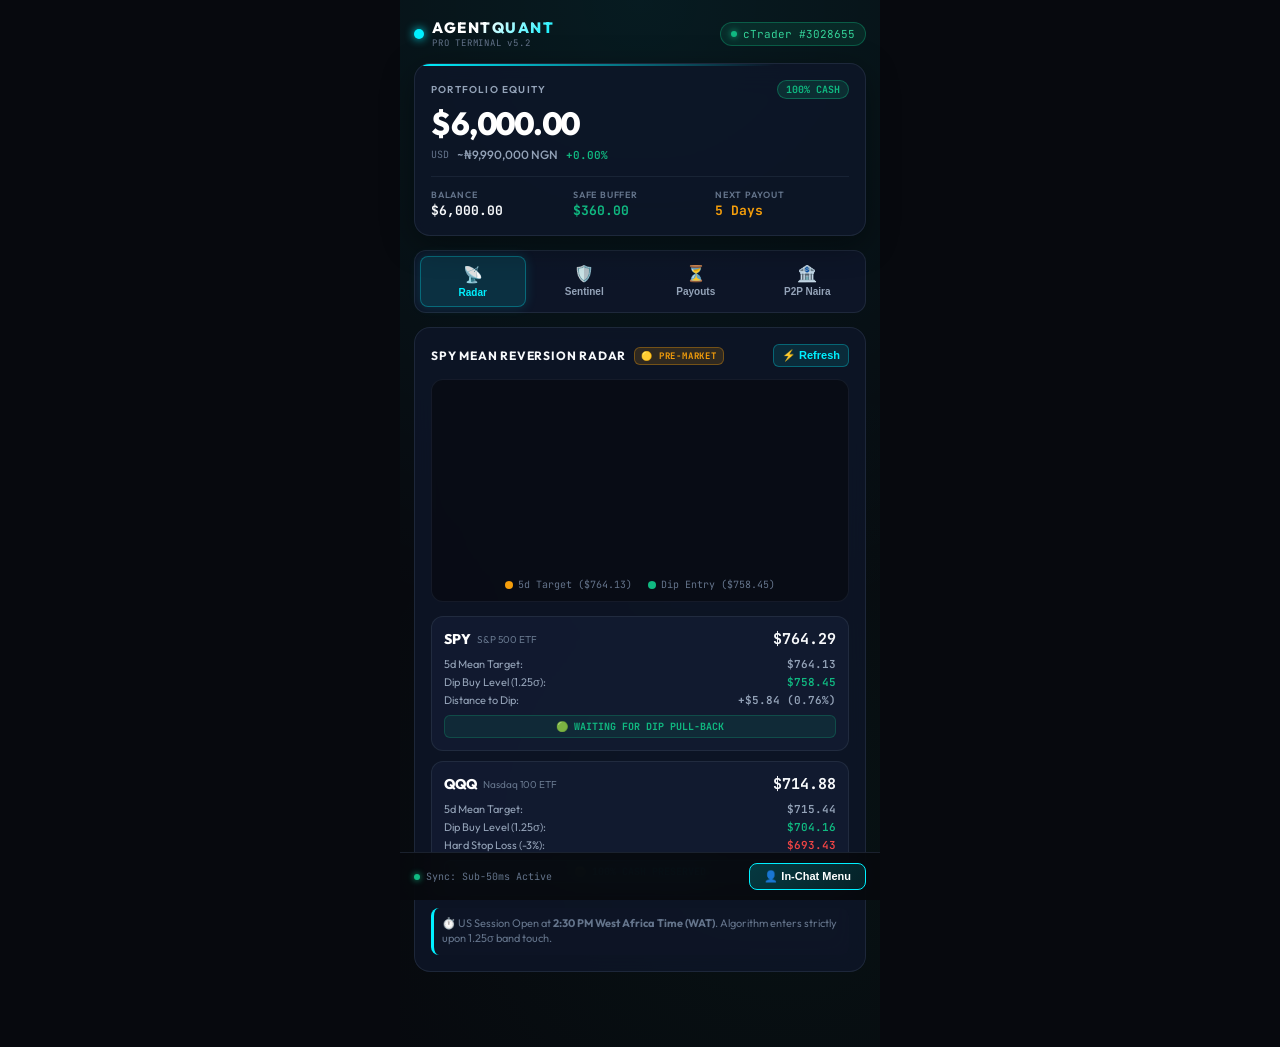
==== docs/index.html @ 4cb767fe "feat(ui): implement Telegram Mini App with Android back button hook, breadcrumb stack, and sub-50ms " ====
<!DOCTYPE html>
<html lang="en">
<head>
  <meta charset="UTF-8">
  <meta name="viewport" content="width=device-width, initial-scale=1.0, maximum-scale=1.0, user-scalable=no">
  <title>AgentQuant Pro Terminal</title>
  <!-- Telegram WebApp SDK -->
  <script src="https://telegram.org/js/telegram-web-app.js"></script>
  <!-- Google Fonts: Outfit & JetBrains Mono -->
  <link rel="preconnect" href="https://fonts.googleapis.com">
  <link rel="preconnect" href="https://fonts.gstatic.com" crossorigin>
  <link href="https://fonts.googleapis.com/css2?family=JetBrains+Mono:wght@400;600;700&family=Outfit:wght@400;500;600;700;800&display=swap" rel="stylesheet">
  <link rel="stylesheet" href="style.css">
</head>
<body>
  <div class="app-container">
    <!-- Top Terminal Navigation Bar -->
    <header class="terminal-header">
      <div class="brand">
        <span class="logo-pulse"></span>
        <div class="brand-text">
          <span class="brand-title">AGENTQUANT</span>
          <span class="brand-sub">PRO TERMINAL v5.2</span>
        </div>
      </div>
      <div class="status-pill" id="connection-pill">
        <span class="dot"></span>
        <span class="status-label">cTrader #3028655</span>
      </div>
    </header>

    <!-- Hero Capital & Equity Card -->
    <section class="hero-card">
      <div class="card-glass">
        <div class="card-meta">
          <span class="label">PORTFOLIO EQUITY</span>
          <span class="badge badge-cash" id="hero-badge">100% CASH</span>
        </div>
        <div class="equity-value" id="equity-val">$6,000.00</div>
        <div class="equity-sub">
          <span class="currency">USD</span>
          <span class="naira" id="naira-val">~₦9,990,000 NGN</span>
          <span class="delta positive">+0.00%</span>
        </div>

        <div class="metrics-grid">
          <div class="metric-item">
            <span class="m-label">BALANCE</span>
            <span class="m-val" id="balance-val">$6,000.00</span>
          </div>
          <div class="metric-item">
            <span class="m-label">SAFE BUFFER</span>
            <span class="m-val highlight-green" id="buffer-val">$360.00</span>
          </div>
          <div class="metric-item">
            <span class="m-label">NEXT PAYOUT</span>
            <span class="m-val highlight-amber" id="payout-days">5 Days</span>
          </div>
        </div>
      </div>
    </section>

    <!-- Tab Navigation Dock -->
    <nav class="nav-dock">
      <button class="nav-tab active" data-tab="radar">
        <span class="nav-icon">📡</span>
        <span class="nav-text">Radar</span>
      </button>
      <button class="nav-tab" data-tab="risk">
        <span class="nav-icon">🛡️</span>
        <span class="nav-text">Sentinel</span>
      </button>
      <button class="nav-tab" data-tab="payout">
        <span class="nav-icon">⏳</span>
        <span class="nav-text">Payouts</span>
      </button>
      <button class="nav-tab" data-tab="p2p">
        <span class="nav-icon">🏦</span>
        <span class="nav-text">P2P Naira</span>
      </button>
    </nav>

    <!-- Tab 1: Live Market Radar & Candlestick Chart -->
    <main class="tab-content active" id="tab-radar">
      <div class="panel-box">
        <div class="panel-header">
          <div class="panel-title">
            <span>SPY MEAN REVERSION RADAR</span>
            <span class="session-badge" id="market-session-badge">🟡 PRE-MARKET</span>
          </div>
          <button class="btn-refresh" id="btn-refresh-radar" title="Refresh Live Data">⚡ Refresh</button>
        </div>

        <!-- Interactive Canvas Chart -->
        <div class="chart-container">
          <canvas id="radar-chart" width="360" height="200"></canvas>
          <div class="chart-legend">
            <span class="legend-item"><span class="legend-dot mean"></span> 5d Target ($764.13)</span>
            <span class="legend-item"><span class="legend-dot dip"></span> Dip Entry ($758.45)</span>
          </div>
        </div>

        <!-- Market Scan Cards -->
        <div class="radar-cards-list">
          <div class="radar-card">
            <div class="rc-header">
              <span class="rc-ticker">SPY</span>
              <span class="rc-name">S&P 500 ETF</span>
              <span class="rc-price" id="spy-price">$764.29</span>
            </div>
            <div class="rc-body">
              <div class="rc-row">
                <span>5d Mean Target:</span>
                <span class="mono" id="spy-mean">$764.13</span>
              </div>
              <div class="rc-row">
                <span>Dip Buy Level (1.25σ):</span>
                <span class="mono highlight-green" id="spy-dip">$758.45</span>
              </div>
              <div class="rc-row">
                <span>Distance to Dip:</span>
                <span class="mono" id="spy-dist">+$5.84 (0.76%)</span>
              </div>
            </div>
            <div class="rc-status waiting" id="spy-status-pill">🟢 WAITING FOR DIP PULL-BACK</div>
          </div>

          <div class="radar-card">
            <div class="rc-header">
              <span class="rc-ticker">QQQ</span>
              <span class="rc-name">Nasdaq 100 ETF</span>
              <span class="rc-price" id="qqq-price">$714.88</span>
            </div>
            <div class="rc-body">
              <div class="rc-row">
                <span>5d Mean Target:</span>
                <span class="mono" id="qqq-mean">$715.44</span>
              </div>
              <div class="rc-row">
                <span>Dip Buy Level (1.25σ):</span>
                <span class="mono highlight-green" id="qqq-dip">$704.16</span>
              </div>
              <div class="rc-row">
                <span>Hard Stop Loss (-3%):</span>
                <span class="mono highlight-red" id="qqq-stop">$693.43</span>
              </div>
            </div>
            <div class="rc-status safe">🟢 100% CASH PRESERVED</div>
          </div>
        </div>

        <div class="info-note">
          ⏱️ US Session Open at <b>2:30 PM West Africa Time (WAT)</b>. Algorithm enters strictly upon 1.25σ band touch.
        </div>
      </div>
    </main>

    <!-- Tab 2: Risk Guardian Sentinel -->
    <section class="tab-content" id="tab-risk">
      <div class="panel-box">
        <div class="panel-header">
          <div class="panel-title">
            <span>RISK GUARDIAN SENTINEL</span>
            <span class="badge badge-safe">100% HEALTHY</span>
          </div>
        </div>

        <!-- Circular Risk Gauge -->
        <div class="gauge-wrapper">
          <div class="gauge-ring">
            <svg viewBox="0 0 120 120" class="circular-chart">
              <path class="circle-bg" d="M18 60 a 42 42 0 0 1 84 0 a 42 42 0 0 1 -84 0" />
              <path class="circle" stroke-dasharray="100, 100" d="M18 60 a 42 42 0 0 1 84 0 a 42 42 0 0 1 -84 0" id="gauge-path" />
            </svg>
            <div class="gauge-content">
              <span class="gauge-pct">0.00%</span>
              <span class="gauge-sub">DRAWDOWN</span>
            </div>
          </div>
        </div>

        <div class="risk-stats-grid">
          <div class="rs-card">
            <span class="rs-label">MAX LOSS BARRIER</span>
            <span class="rs-val highlight-red">$360.00 (6.0%)</span>
            <span class="rs-sub">Trailing Balance</span>
          </div>
          <div class="rs-card">
            <span class="rs-label">DAILY LOSS LIMIT</span>
            <span class="rs-val highlight-amber">$180.00 (3.0%)</span>
            <span class="rs-sub">Resets at 00:00 UTC</span>
          </div>
          <div class="rs-card">
            <span class="rs-label">BUFFER REMAINING</span>
            <span class="rs-val highlight-green">$360.00</span>
            <span class="rs-sub">~₦599,400 NGN Safe</span>
          </div>
          <div class="rs-card">
            <span class="rs-label">MAX EXPOSURE</span>
            <span class="rs-val highlight-cyan">0.38% / trade</span>
            <span class="rs-sub">~$23.00 risk/setup</span>
          </div>
        </div>

        <!-- Emergency Kill Switch Slider -->
        <div class="killswitch-box">
          <div class="ks-meta">
            <span class="ks-title">EMERGENCY 100% CASH LOCK</span>
            <span class="ks-desc">Instantly flattens all orders and locks capital.</span>
          </div>
          <button class="btn-killswitch" id="btn-killswitch">🛑 LOCK 100% CASH</button>
        </div>
      </div>
    </section>

    <!-- Tab 3: Payout Countdown & Scaling Roadmap -->
    <section class="tab-content" id="tab-payout">
      <div class="panel-box">
        <div class="panel-header">
          <div class="panel-title">
            <span>WEEKLY PAYOUT GOAL TRACKER</span>
            <span class="badge badge-gold">5-DAY CYCLE</span>
          </div>
        </div>

        <div class="payout-banner">
          <div class="pb-left">
            <span class="pb-sub">NEXT PAYOUT WINDOW</span>
            <span class="pb-highlight">FRIDAY (5 BUSINESS DAYS)</span>
          </div>
          <div class="pb-sla">
            <span>4.0h Avg SLA</span>
            <span class="sla-badge">Guaranteed &lt;24h</span>
          </div>
        </div>

        <!-- Challenge Progress -->
        <div class="progress-section">
          <div class="ps-header">
            <span>Phase 1 Profit Target</span>
            <span class="mono">$0.00 / $600.00 (0.0%)</span>
          </div>
          <div class="progress-bar-bg">
            <div class="progress-bar-fill" style="width: 0%;"></div>
          </div>
        </div>

        <div class="bonus-card">
          <div class="bonus-icon">🎁</div>
          <div class="bonus-info">
            <span class="b-title">+$90.00 PHASE 1 BONUS WAITING</span>
            <span class="b-desc">15% of your Phase 1 profits paid in cash on your 1st funded withdrawal, plus 100% challenge fee refund ($39.99).</span>
          </div>
        </div>

        <!-- Scaling Ladder -->
        <div class="ladder-list">
          <div class="ladder-item active">
            <div class="li-num">1</div>
            <div class="li-info">
              <span class="li-title">Stage 1: Base Fleet ($6,000)</span>
              <span class="li-payout">~₦500k – ₦710k / cycle</span>
            </div>
            <span class="li-badge current">ACTIVE</span>
          </div>
          <div class="ladder-item">
            <div class="li-num">2</div>
            <div class="li-info">
              <span class="li-title">Stage 2: Pro Fleet ($50,000)</span>
              <span class="li-payout">~₦1.78M / cycle</span>
            </div>
            <span class="li-badge next">NEXT</span>
          </div>
          <div class="ladder-item">
            <div class="li-num">3</div>
            <div class="li-info">
              <span class="li-title">Stage 3: Enterprise Fleet ($200,000)</span>
              <span class="li-payout">~₦7.12M / cycle</span>
            </div>
            <span class="li-badge">LOCKED</span>
          </div>
        </div>
      </div>
    </section>

    <!-- Tab 4: Binance P2P Naira Converter -->
    <section class="tab-content" id="tab-p2p">
      <div class="panel-box">
        <div class="panel-header">
          <div class="panel-title">
            <span>BINANCE P2P NAIRA CONVERTER</span>
            <span class="badge badge-cyan">LIVE ₦1,665</span>
          </div>
        </div>

        <div class="p2p-calc-box">
          <div class="calc-group">
            <label for="usdt-input">PAYOUT AMOUNT (USDT):</label>
            <div class="input-wrap">
              <span class="prefix">$</span>
              <input type="number" id="usdt-input" value="350" min="50" max="50000" step="50">
              <span class="suffix">USDT</span>
            </div>
          </div>

          <div class="slider-wrap">
            <input type="range" id="usdt-slider" min="50" max="5000" step="50" value="350">
            <div class="slider-ticks">
              <span>$50</span>
              <span>$1,000</span>
              <span>$2,500</span>
              <span>$5,000</span>
            </div>
          </div>

          <div class="p2p-result-card">
            <div class="res-label">ESTIMATED NIGERIAN BANK DEPOSIT</div>
            <div class="res-naira" id="calc-naira-output">₦582,750 NGN</div>
            <div class="res-breakdown">
              <span>Rate: 1 USDT = ₦1,665.00</span>
              <span>Network: TRC20 (Zero Fee)</span>
            </div>
          </div>
        </div>

        <div class="settlement-info">
          <div class="si-row">
            <span>Destination Wallet:</span>
            <span class="mono">Binance USDT (TRC20)</span>
          </div>
          <div class="si-row">
            <span>Average Arrival Time:</span>
            <span class="mono highlight-green">4.0 Hours</span>
          </div>
          <div class="si-row">
            <span>Delayed &gt;24h Bonus:</span>
            <span class="mono highlight-gold">+$1,000.00 Cash</span>
          </div>
        </div>
      </div>
    </section>

    <!-- Bottom Action Floating Footer -->
    <footer class="terminal-footer">
      <div class="footer-status">
        <span class="pulse-dot"></span>
        <span id="footer-update-time">Sync: Sub-50ms Active</span>
      </div>
      <button class="btn-primary" id="btn-quick-overview">👤 In-Chat Menu</button>
    </footer>
  </div>

  <script src="app.js"></script>
</body>
</html>
---- docs/style.css ----
/* ==========================================================================
   AgentQuant Pro Terminal — Telegram Mini App Design System
   ========================================================================== */

:root {
  --bg-color: #07090e;
  --panel-bg: rgba(15, 23, 42, 0.78);
  --card-bg: rgba(22, 32, 54, 0.65);
  --border-color: rgba(51, 65, 85, 0.45);
  --border-glow: rgba(0, 240, 255, 0.25);
  
  --text-main: #f8fafc;
  --text-muted: #94a3b8;
  --text-dim: #64748b;
  
  --neon-cyan: #00f0ff;
  --neon-green: #10b981;
  --neon-amber: #f59e0b;
  --neon-red: #ef4444;
  --neon-purple: #a855f7;

  --font-main: 'Outfit', -apple-system, BlinkMacSystemFont, sans-serif;
  --font-mono: 'JetBrains Mono', monospace;
  
  --radius-lg: 16px;
  --radius-md: 12px;
  --radius-sm: 8px;
}

* {
  box-sizing: border-box;
  margin: 0;
  padding: 0;
  -webkit-tap-highlight-color: transparent;
}

body {
  background-color: var(--bg-color);
  color: var(--text-main);
  font-family: var(--font-main);
  min-height: 100vh;
  display: flex;
  justify-content: center;
  overflow-x: hidden;
}

.app-container {
  width: 100%;
  max-width: 480px;
  min-height: 100vh;
  display: flex;
  flex-direction: column;
  padding: 14px 14px 75px 14px;
  position: relative;
  background: radial-gradient(circle at 50% 0%, rgba(0, 240, 255, 0.08) 0%, transparent 60%),
              radial-gradient(circle at 80% 80%, rgba(16, 185, 129, 0.05) 0%, transparent 50%),
              var(--bg-color);
}

/* Header */
.terminal-header {
  display: flex;
  justify-content: space-between;
  align-items: center;
  padding: 4px 0 14px 0;
}

.brand {
  display: flex;
  align-items: center;
  gap: 8px;
}

.logo-pulse {
  width: 10px;
  height: 10px;
  border-radius: 50%;
  background: var(--neon-cyan);
  box-shadow: 0 0 10px var(--neon-cyan);
  animation: pulse-glow 2s infinite ease-in-out;
}

@keyframes pulse-glow {
  0%, 100% { opacity: 1; transform: scale(1); box-shadow: 0 0 8px var(--neon-cyan); }
  50% { opacity: 0.5; transform: scale(0.85); box-shadow: 0 0 2px var(--neon-cyan); }
}

.brand-text {
  display: flex;
  flex-direction: column;
}

.brand-title {
  font-size: 15px;
  font-weight: 800;
  letter-spacing: 1.5px;
  background: linear-gradient(135deg, #ffffff 40%, var(--neon-cyan) 100%);
  -webkit-background-clip: text;
  -webkit-text-fill-color: transparent;
}

.brand-sub {
  font-size: 9px;
  font-family: var(--font-mono);
  color: var(--text-dim);
  letter-spacing: 0.8px;
}

.status-pill {
  display: flex;
  align-items: center;
  gap: 6px;
  background: rgba(16, 185, 129, 0.12);
  border: 1px solid rgba(16, 185, 129, 0.35);
  padding: 4px 10px;
  border-radius: 20px;
  font-size: 11px;
  font-family: var(--font-mono);
  color: #34d399;
}

.status-pill .dot {
  width: 6px;
  height: 6px;
  border-radius: 50%;
  background: var(--neon-green);
  box-shadow: 0 0 6px var(--neon-green);
}

/* Hero Equity Card */
.hero-card {
  margin-bottom: 14px;
}

.card-glass {
  background: var(--panel-bg);
  backdrop-filter: blur(16px);
  -webkit-backdrop-filter: blur(16px);
  border: 1px solid var(--border-color);
  border-radius: var(--radius-lg);
  padding: 16px;
  box-shadow: 0 8px 32px rgba(0, 0, 0, 0.4);
  position: relative;
  overflow: hidden;
}

.card-glass::before {
  content: '';
  position: absolute;
  top: 0;
  left: 0;
  right: 0;
  height: 2px;
  background: linear-gradient(90deg, var(--neon-cyan), transparent 80%);
}

.card-meta {
  display: flex;
  justify-content: space-between;
  align-items: center;
  margin-bottom: 4px;
}

.card-meta .label {
  font-size: 10px;
  letter-spacing: 1.2px;
  color: var(--text-muted);
  font-weight: 600;
}

.badge {
  font-size: 10px;
  font-weight: 700;
  font-family: var(--font-mono);
  padding: 2px 8px;
  border-radius: 12px;
}

.badge-cash {
  background: rgba(16, 185, 129, 0.15);
  color: var(--neon-green);
  border: 1px solid rgba(16, 185, 129, 0.4);
}

.badge-safe {
  background: rgba(0, 240, 255, 0.15);
  color: var(--neon-cyan);
  border: 1px solid rgba(0, 240, 255, 0.4);
}

.badge-gold {
  background: rgba(245, 158, 11, 0.15);
  color: var(--neon-amber);
  border: 1px solid rgba(245, 158, 11, 0.4);
}

.badge-cyan {
  background: rgba(0, 240, 255, 0.12);
  color: var(--neon-cyan);
  border: 1px solid rgba(0, 240, 255, 0.35);
}

.equity-value {
  font-size: 32px;
  font-weight: 800;
  letter-spacing: -0.5px;
  color: #ffffff;
  margin: 2px 0 4px 0;
  font-feature-settings: "tnum";
}

.equity-sub {
  display: flex;
  align-items: center;
  gap: 8px;
  font-size: 12px;
  margin-bottom: 14px;
}

.equity-sub .currency {
  font-size: 10px;
  font-family: var(--font-mono);
  color: var(--text-dim);
}

.equity-sub .naira {
  color: var(--text-muted);
  font-weight: 500;
}

.equity-sub .delta {
  font-family: var(--font-mono);
  font-weight: 600;
  font-size: 11px;
}

.delta.positive {
  color: var(--neon-green);
}

.metrics-grid {
  display: grid;
  grid-template-columns: 1fr 1fr 1fr;
  gap: 8px;
  padding-top: 12px;
  border-top: 1px solid rgba(51, 65, 85, 0.35);
}

.metric-item {
  display: flex;
  flex-direction: column;
}

.m-label {
  font-size: 9px;
  color: var(--text-dim);
  font-weight: 600;
  letter-spacing: 0.8px;
  margin-bottom: 2px;
}

.m-val {
  font-size: 13px;
  font-weight: 700;
  font-family: var(--font-mono);
  color: var(--text-main);
}

.highlight-green { color: var(--neon-green) !important; }
.highlight-amber { color: var(--neon-amber) !important; }
.highlight-cyan { color: var(--neon-cyan) !important; }
.highlight-red { color: var(--neon-red) !important; }
.highlight-gold { color: #f59e0b !important; }

/* Navigation Tab Dock */
.nav-dock {
  display: grid;
  grid-template-columns: repeat(4, 1fr);
  gap: 6px;
  background: rgba(15, 23, 42, 0.9);
  padding: 5px;
  border-radius: var(--radius-md);
  border: 1px solid var(--border-color);
  margin-bottom: 14px;
}

.nav-tab {
  background: transparent;
  border: none;
  color: var(--text-muted);
  padding: 8px 4px;
  border-radius: var(--radius-sm);
  display: flex;
  flex-direction: column;
  align-items: center;
  gap: 3px;
  cursor: pointer;
  transition: all 0.2s ease;
}

.nav-tab .nav-icon {
  font-size: 16px;
}

.nav-tab .nav-text {
  font-size: 10px;
  font-weight: 600;
}

.nav-tab.active {
  background: rgba(0, 240, 255, 0.12);
  color: var(--neon-cyan);
  border: 1px solid rgba(0, 240, 255, 0.3);
  box-shadow: 0 0 12px rgba(0, 240, 255, 0.15);
}

/* Tab Panels */
.tab-content {
  display: none;
}

.tab-content.active {
  display: block;
  animation: fadeIn 0.25s ease-out;
}

@keyframes fadeIn {
  from { opacity: 0; transform: translateY(6px); }
  to { opacity: 1; transform: translateY(0); }
}

.panel-box {
  background: var(--panel-bg);
  backdrop-filter: blur(16px);
  -webkit-backdrop-filter: blur(16px);
  border: 1px solid var(--border-color);
  border-radius: var(--radius-lg);
  padding: 16px;
}

.panel-header {
  display: flex;
  justify-content: space-between;
  align-items: center;
  margin-bottom: 12px;
}

.panel-title {
  display: flex;
  align-items: center;
  gap: 8px;
  font-size: 12px;
  font-weight: 700;
  letter-spacing: 0.8px;
  color: var(--text-main);
}

.session-badge {
  font-size: 9px;
  font-family: var(--font-mono);
  background: rgba(245, 158, 11, 0.15);
  color: var(--neon-amber);
  padding: 2px 6px;
  border-radius: 6px;
  border: 1px solid rgba(245, 158, 11, 0.35);
}

.btn-refresh {
  background: rgba(0, 240, 255, 0.1);
  border: 1px solid rgba(0, 240, 255, 0.3);
  color: var(--neon-cyan);
  font-size: 11px;
  font-weight: 600;
  padding: 4px 8px;
  border-radius: 6px;
  cursor: pointer;
  transition: all 0.2s;
}

.btn-refresh:active {
  transform: scale(0.95);
  background: rgba(0, 240, 255, 0.25);
}

/* Canvas Chart */
.chart-container {
  background: rgba(7, 9, 14, 0.6);
  border: 1px solid rgba(51, 65, 85, 0.3);
  border-radius: var(--radius-md);
  padding: 10px;
  margin-bottom: 14px;
}

canvas#radar-chart {
  width: 100%;
  height: 180px;
  display: block;
}

.chart-legend {
  display: flex;
  justify-content: center;
  gap: 16px;
  margin-top: 8px;
  font-size: 10px;
  font-family: var(--font-mono);
  color: var(--text-dim);
}

.legend-item {
  display: flex;
  align-items: center;
  gap: 5px;
}

.legend-dot {
  width: 8px;
  height: 8px;
  border-radius: 50%;
}

.legend-dot.mean { background: var(--neon-amber); }
.legend-dot.dip { background: var(--neon-green); }

/* Radar Cards List */
.radar-cards-list {
  display: flex;
  flex-direction: column;
  gap: 10px;
  margin-bottom: 12px;
}

.radar-card {
  background: var(--card-bg);
  border: 1px solid var(--border-color);
  border-radius: var(--radius-md);
  padding: 12px;
}

.rc-header {
  display: flex;
  align-items: center;
  justify-content: space-between;
  margin-bottom: 8px;
}

.rc-ticker {
  font-size: 14px;
  font-weight: 800;
  color: #ffffff;
}

.rc-name {
  font-size: 10px;
  color: var(--text-dim);
  margin-left: 6px;
  margin-right: auto;
}

.rc-price {
  font-size: 15px;
  font-weight: 700;
  font-family: var(--font-mono);
  color: var(--text-main);
}

.rc-body {
  display: flex;
  flex-direction: column;
  gap: 4px;
  font-size: 11px;
  margin-bottom: 8px;
}

.rc-row {
  display: flex;
  justify-content: space-between;
  color: var(--text-muted);
}

.mono {
  font-family: var(--font-mono);
  font-weight: 600;
}

.rc-status {
  text-align: center;
  font-size: 10px;
  font-weight: 700;
  font-family: var(--font-mono);
  padding: 4px;
  border-radius: 6px;
}

.rc-status.waiting {
  background: rgba(16, 185, 129, 0.1);
  color: var(--neon-green);
  border: 1px solid rgba(16, 185, 129, 0.25);
}

.rc-status.safe {
  background: rgba(0, 240, 255, 0.1);
  color: var(--neon-cyan);
  border: 1px solid rgba(0, 240, 255, 0.25);
}

.info-note {
  font-size: 11px;
  color: var(--text-dim);
  line-height: 1.4;
  padding: 8px;
  background: rgba(15, 23, 42, 0.4);
  border-radius: var(--radius-sm);
  border-left: 3px solid var(--neon-cyan);
}

/* Risk Sentinel Tab */
.gauge-wrapper {
  display: flex;
  justify-content: center;
  margin: 10px 0 16px 0;
}

.gauge-ring {
  position: relative;
  width: 140px;
  height: 140px;
}

.circular-chart {
  display: block;
  margin: 0 auto;
  max-width: 100%;
}

.circle-bg {
  fill: none;
  stroke: rgba(51, 65, 85, 0.4);
  stroke-width: 8;
}

.circle {
  fill: none;
  stroke: var(--neon-green);
  stroke-width: 8;
  stroke-linecap: round;
  transition: stroke-dasharray 0.5s ease;
}

.gauge-content {
  position: absolute;
  top: 50%;
  left: 50%;
  transform: translate(-50%, -50%);
  text-align: center;
  display: flex;
  flex-direction: column;
}

.gauge-pct {
  font-size: 20px;
  font-weight: 800;
  font-family: var(--font-mono);
  color: var(--text-main);
}

.gauge-sub {
  font-size: 8px;
  color: var(--text-dim);
  letter-spacing: 1px;
  font-weight: 700;
}

.risk-stats-grid {
  display: grid;
  grid-template-columns: 1fr 1fr;
  gap: 8px;
  margin-bottom: 14px;
}

.rs-card {
  background: var(--card-bg);
  border: 1px solid var(--border-color);
  border-radius: var(--radius-md);
  padding: 10px;
  display: flex;
  flex-direction: column;
}

.rs-label {
  font-size: 9px;
  font-weight: 600;
  color: var(--text-dim);
  letter-spacing: 0.6px;
  margin-bottom: 2px;
}

.rs-val {
  font-size: 13px;
  font-weight: 700;
  font-family: var(--font-mono);
}

.rs-sub {
  font-size: 9px;
  color: var(--text-muted);
  margin-top: 2px;
}

.killswitch-box {
  background: rgba(239, 68, 68, 0.08);
  border: 1px solid rgba(239, 68, 68, 0.3);
  border-radius: var(--radius-md);
  padding: 12px;
  display: flex;
  flex-direction: column;
  gap: 10px;
}

.ks-meta {
  display: flex;
  flex-direction: column;
}

.ks-title {
  font-size: 11px;
  font-weight: 700;
  color: var(--neon-red);
  letter-spacing: 0.8px;
}

.ks-desc {
  font-size: 10px;
  color: var(--text-muted);
}

.btn-killswitch {
  background: linear-gradient(135deg, rgba(239, 68, 68, 0.8), rgba(185, 28, 28, 0.9));
  border: 1px solid var(--neon-red);
  color: #ffffff;
  font-weight: 700;
  font-size: 12px;
  letter-spacing: 0.8px;
  padding: 10px;
  border-radius: var(--radius-sm);
  cursor: pointer;
  transition: all 0.2s;
}

.btn-killswitch:active {
  transform: scale(0.98);
  filter: brightness(1.2);
}

/* Payout Tab */
.payout-banner {
  display: flex;
  justify-content: space-between;
  align-items: center;
  background: rgba(245, 158, 11, 0.08);
  border: 1px solid rgba(245, 158, 11, 0.3);
  border-radius: var(--radius-md);
  padding: 12px;
  margin-bottom: 14px;
}

.pb-sub {
  font-size: 9px;
  color: var(--text-dim);
  letter-spacing: 0.8px;
  font-weight: 600;
}

.pb-highlight {
  font-size: 13px;
  font-weight: 800;
  color: var(--neon-amber);
}

.pb-sla {
  text-align: right;
  font-size: 11px;
  color: var(--text-muted);
}

.sla-badge {
  display: block;
  font-size: 9px;
  font-family: var(--font-mono);
  color: var(--neon-green);
}

.progress-section {
  margin-bottom: 14px;
}

.ps-header {
  display: flex;
  justify-content: space-between;
  font-size: 11px;
  color: var(--text-muted);
  margin-bottom: 6px;
}

.progress-bar-bg {
  height: 8px;
  background: rgba(51, 65, 85, 0.4);
  border-radius: 4px;
  overflow: hidden;
}

.progress-bar-fill {
  height: 100%;
  background: linear-gradient(90deg, var(--neon-cyan), var(--neon-green));
  border-radius: 4px;
}

.bonus-card {
  display: flex;
  align-items: flex-start;
  gap: 10px;
  background: var(--card-bg);
  border: 1px solid rgba(245, 158, 11, 0.35);
  border-radius: var(--radius-md);
  padding: 12px;
  margin-bottom: 14px;
}

.bonus-icon {
  font-size: 20px;
}

.bonus-info {
  display: flex;
  flex-direction: column;
}

.b-title {
  font-size: 11px;
  font-weight: 700;
  color: var(--neon-amber);
  letter-spacing: 0.5px;
}

.b-desc {
  font-size: 10px;
  color: var(--text-muted);
  line-height: 1.4;
  margin-top: 2px;
}

.ladder-list {
  display: flex;
  flex-direction: column;
  gap: 8px;
}

.ladder-item {
  display: flex;
  align-items: center;
  gap: 10px;
  background: rgba(15, 23, 42, 0.5);
  border: 1px solid var(--border-color);
  border-radius: var(--radius-sm);
  padding: 8px 12px;
}

.ladder-item.active {
  border-color: rgba(16, 185, 129, 0.4);
  background: rgba(16, 185, 129, 0.08);
}

.li-num {
  font-size: 12px;
  font-weight: 800;
  font-family: var(--font-mono);
  color: var(--text-dim);
  width: 18px;
}

.li-info {
  display: flex;
  flex-direction: column;
  margin-right: auto;
}

.li-title {
  font-size: 11px;
  font-weight: 700;
  color: var(--text-main);
}

.li-payout {
  font-size: 9px;
  font-family: var(--font-mono);
  color: var(--text-muted);
}

.li-badge {
  font-size: 8px;
  font-family: var(--font-mono);
  font-weight: 700;
  padding: 2px 6px;
  border-radius: 4px;
  background: rgba(51, 65, 85, 0.4);
  color: var(--text-dim);
}

.li-badge.current {
  background: rgba(16, 185, 129, 0.2);
  color: var(--neon-green);
  border: 1px solid rgba(16, 185, 129, 0.4);
}

.li-badge.next {
  background: rgba(245, 158, 11, 0.2);
  color: var(--neon-amber);
  border: 1px solid rgba(245, 158, 11, 0.4);
}

/* P2P Naira Calculator Tab */
.p2p-calc-box {
  display: flex;
  flex-direction: column;
  gap: 12px;
  margin-bottom: 14px;
}

.calc-group label {
  font-size: 10px;
  font-weight: 600;
  letter-spacing: 0.8px;
  color: var(--text-muted);
  display: block;
  margin-bottom: 4px;
}

.input-wrap {
  display: flex;
  align-items: center;
  background: rgba(7, 9, 14, 0.7);
  border: 1px solid var(--border-color);
  border-radius: var(--radius-sm);
  padding: 8px 12px;
  font-family: var(--font-mono);
}

.input-wrap .prefix, .input-wrap .suffix {
  font-size: 13px;
  color: var(--text-dim);
}

.input-wrap input {
  background: transparent;
  border: none;
  color: #ffffff;
  font-size: 18px;
  font-weight: 700;
  font-family: var(--font-mono);
  width: 100%;
  padding: 0 8px;
  outline: none;
}

.slider-wrap input[type=range] {
  width: 100%;
  accent-color: var(--neon-cyan);
  cursor: pointer;
}

.slider-ticks {
  display: flex;
  justify-content: space-between;
  font-size: 9px;
  font-family: var(--font-mono);
  color: var(--text-dim);
  margin-top: 4px;
}

.p2p-result-card {
  background: linear-gradient(135deg, rgba(0, 240, 255, 0.08), rgba(16, 185, 129, 0.08));
  border: 1px solid rgba(0, 240, 255, 0.35);
  border-radius: var(--radius-md);
  padding: 14px;
  text-align: center;
}

.res-label {
  font-size: 9px;
  letter-spacing: 1px;
  font-weight: 700;
  color: var(--neon-cyan);
  margin-bottom: 4px;
}

.res-naira {
  font-size: 26px;
  font-weight: 800;
  font-family: var(--font-mono);
  color: #ffffff;
  margin-bottom: 6px;
}

.res-breakdown {
  display: flex;
  justify-content: space-between;
  font-size: 10px;
  font-family: var(--font-mono);
  color: var(--text-dim);
}

.settlement-info {
  background: var(--card-bg);
  border: 1px solid var(--border-color);
  border-radius: var(--radius-md);
  padding: 10px 12px;
  display: flex;
  flex-direction: column;
  gap: 6px;
  font-size: 11px;
}

.si-row {
  display: flex;
  justify-content: space-between;
  color: var(--text-muted);
}

/* Floating Bottom Footer */
.terminal-footer {
  position: fixed;
  bottom: 0;
  left: 50%;
  transform: translateX(-50%);
  width: 100%;
  max-width: 480px;
  background: rgba(7, 9, 14, 0.92);
  backdrop-filter: blur(16px);
  -webkit-backdrop-filter: blur(16px);
  border-top: 1px solid var(--border-color);
  padding: 10px 14px;
  display: flex;
  justify-content: space-between;
  align-items: center;
  z-index: 100;
}

.footer-status {
  display: flex;
  align-items: center;
  gap: 6px;
  font-size: 10px;
  font-family: var(--font-mono);
  color: var(--text-dim);
}

.pulse-dot {
  width: 6px;
  height: 6px;
  border-radius: 50%;
  background: var(--neon-green);
  box-shadow: 0 0 6px var(--neon-green);
}

.btn-primary {
  background: linear-gradient(135deg, rgba(0, 240, 255, 0.2), rgba(0, 240, 255, 0.1));
  border: 1px solid var(--neon-cyan);
  color: #ffffff;
  font-size: 11px;
  font-weight: 700;
  padding: 6px 14px;
  border-radius: var(--radius-sm);
  cursor: pointer;
  transition: all 0.2s;
}

.btn-primary:active {
  transform: scale(0.96);
  background: var(--neon-cyan);
  color: #000000;
}
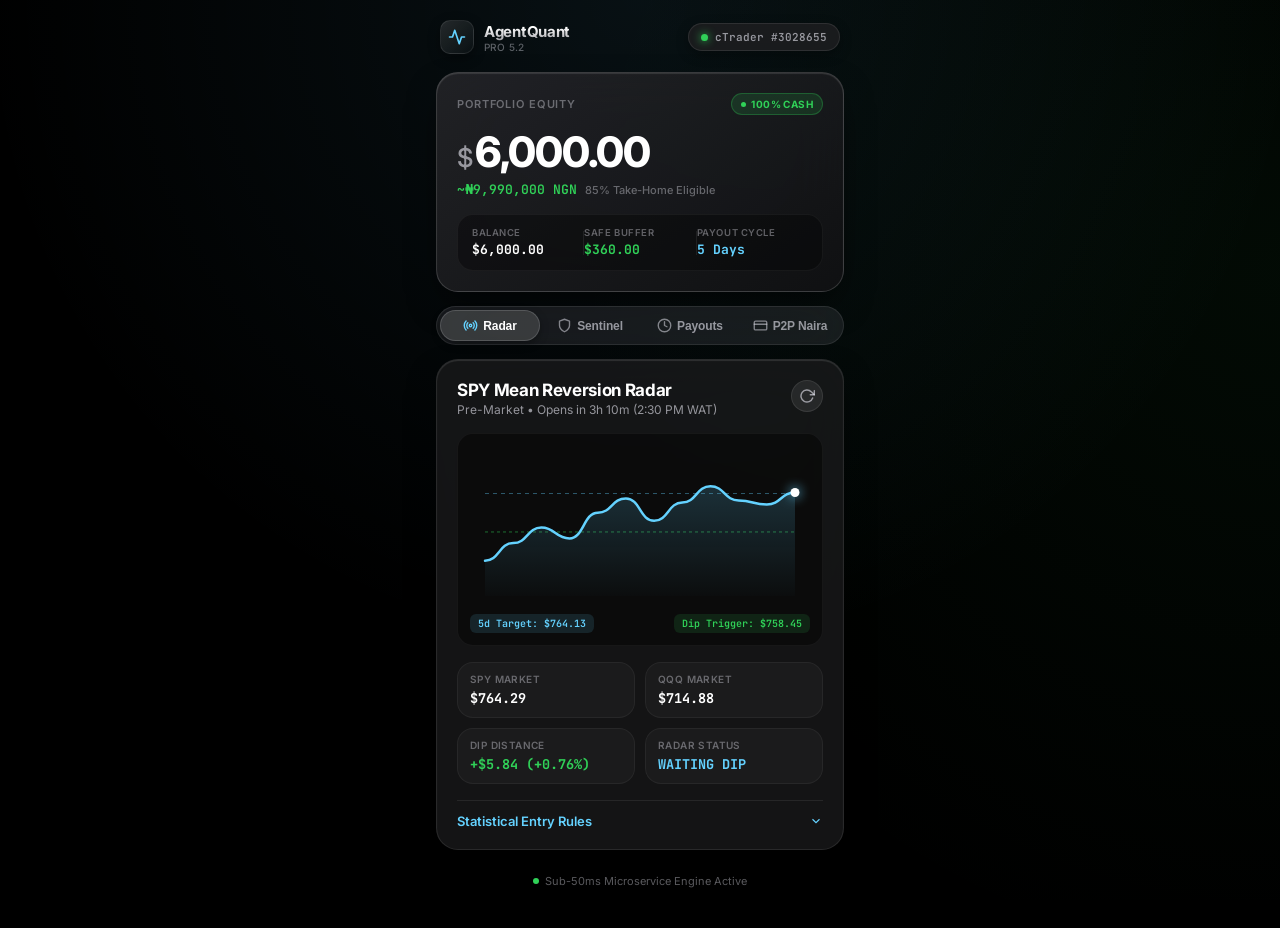
==== commit e70f1bbb: "feat(ui): implement Apple-style minimalist design with GSAP animations & live public Pages deploymen" ====
--- a/docs/index.html
+++ b/docs/index.html
@@ -2,351 +2,370 @@
 <html lang="en">
 <head>
   <meta charset="UTF-8">
-  <meta name="viewport" content="width=device-width, initial-scale=1.0, maximum-scale=1.0, user-scalable=no">
-  <title>AgentQuant Pro Terminal</title>
+  <meta name="viewport" content="width=device-width, initial-scale=1.0, maximum-scale=1.0, user-scalable=no, viewport-fit=cover">
+  <title>AgentQuant Pro • Terminal</title>
+  
   <!-- Telegram WebApp SDK -->
   <script src="https://telegram.org/js/telegram-web-app.js"></script>
-  <!-- Google Fonts: Outfit & JetBrains Mono -->
+  
+  <!-- GSAP Engine (Local copy with CDN fallback) -->
+  <script src="gsap.min.js"></script>
+  <script>
+    if (typeof gsap === 'undefined') {
+      document.write('<script src="https://cdnjs.cloudflare.com/ajax/libs/gsap/3.12.5/gsap.min.js"><\/script>');
+    }
+  </script>
+
+  <!-- Apple SF Pro Font & Inter -->
   <link rel="preconnect" href="https://fonts.googleapis.com">
   <link rel="preconnect" href="https://fonts.gstatic.com" crossorigin>
-  <link href="https://fonts.googleapis.com/css2?family=JetBrains+Mono:wght@400;600;700&family=Outfit:wght@400;500;600;700;800&display=swap" rel="stylesheet">
+  <link href="https://fonts.googleapis.com/css2?family=Inter:wght@300;400;500;600;700;800&family=JetBrains+Mono:wght@400;500;600;700&display=swap" rel="stylesheet">
+  
   <link rel="stylesheet" href="style.css">
 </head>
 <body>
-  <div class="app-container">
-    <!-- Top Terminal Navigation Bar -->
-    <header class="terminal-header">
-      <div class="brand">
-        <span class="logo-pulse"></span>
-        <div class="brand-text">
-          <span class="brand-title">AGENTQUANT</span>
-          <span class="brand-sub">PRO TERMINAL v5.2</span>
+  <div class="apple-shell">
+    <!-- Top Bar: Dynamic Island Status -->
+    <header class="top-nav">
+      <div class="brand-group">
+        <div class="apple-logo-badge">
+          <svg width="18" height="18" viewBox="0 0 24 24" fill="none" stroke="currentColor" stroke-width="2.2" stroke-linecap="round" stroke-linejoin="round">
+            <polyline points="22 12 18 12 15 21 9 3 6 12 2 12"></polyline>
+          </svg>
+        </div>
+        <div class="brand-titles">
+          <span class="brand-name">AgentQuant</span>
+          <span class="brand-version">Pro 5.2</span>
         </div>
       </div>
-      <div class="status-pill" id="connection-pill">
-        <span class="dot"></span>
-        <span class="status-label">cTrader #3028655</span>
+
+      <div class="island-pill" id="status-pill">
+        <span class="pulse-indicator"></span>
+        <span class="pill-text">cTrader #3028655</span>
       </div>
     </header>
 
-    <!-- Hero Capital & Equity Card -->
-    <section class="hero-card">
-      <div class="card-glass">
-        <div class="card-meta">
-          <span class="label">PORTFOLIO EQUITY</span>
-          <span class="badge badge-cash" id="hero-badge">100% CASH</span>
-        </div>
-        <div class="equity-value" id="equity-val">$6,000.00</div>
-        <div class="equity-sub">
-          <span class="currency">USD</span>
-          <span class="naira" id="naira-val">~₦9,990,000 NGN</span>
-          <span class="delta positive">+0.00%</span>
-        </div>
-
-        <div class="metrics-grid">
-          <div class="metric-item">
-            <span class="m-label">BALANCE</span>
-            <span class="m-val" id="balance-val">$6,000.00</span>
-          </div>
-          <div class="metric-item">
-            <span class="m-label">SAFE BUFFER</span>
-            <span class="m-val highlight-green" id="buffer-val">$360.00</span>
-          </div>
-          <div class="metric-item">
-            <span class="m-label">NEXT PAYOUT</span>
-            <span class="m-val highlight-amber" id="payout-days">5 Days</span>
+    <!-- Apple Card: Hero Portfolio Equity -->
+    <section class="apple-card hero-widget">
+      <div class="card-inner">
+        <div class="card-header-row">
+          <span class="eyebrow">PORTFOLIO EQUITY</span>
+          <div class="apple-chip chip-emerald" id="hero-chip">
+            <span class="chip-dot"></span>
+            <span>100% CASH</span>
+          </div>
+        </div>
+
+        <div class="hero-balance-block">
+          <div class="balance-primary">
+            <span class="currency-symbol">$</span>
+            <span class="balance-number" id="equity-val">6,000.00</span>
+          </div>
+          <div class="balance-secondary">
+            <span class="naira-est" id="naira-val">~₦9,990,000 NGN</span>
+            <span class="split-tag">85% Take-Home Eligible</span>
+          </div>
+        </div>
+
+        <!-- Metric Trio Pill Box -->
+        <div class="metric-trio">
+          <div class="trio-item">
+            <span class="trio-label">BALANCE</span>
+            <span class="trio-val" id="balance-val">$6,000.00</span>
+          </div>
+          <div class="trio-divider"></div>
+          <div class="trio-item">
+            <span class="trio-label">SAFE BUFFER</span>
+            <span class="trio-val val-green" id="buffer-val">$360.00</span>
+          </div>
+          <div class="trio-divider"></div>
+          <div class="trio-item">
+            <span class="trio-label">PAYOUT CYCLE</span>
+            <span class="trio-val val-cyan" id="payout-days">5 Days</span>
           </div>
         </div>
       </div>
     </section>
 
-    <!-- Tab Navigation Dock -->
-    <nav class="nav-dock">
-      <button class="nav-tab active" data-tab="radar">
-        <span class="nav-icon">📡</span>
-        <span class="nav-text">Radar</span>
+    <!-- Apple Segmented Control Navigation -->
+    <nav class="segmented-control" id="tab-nav">
+      <div class="segment-indicator" id="segment-slider"></div>
+      <button class="segment-btn active" data-tab="radar" id="btn-tab-radar">
+        <svg width="15" height="15" viewBox="0 0 24 24" fill="none" stroke="currentColor" stroke-width="2.2" stroke-linecap="round" stroke-linejoin="round">
+          <circle cx="12" cy="12" r="2"></circle>
+          <path d="M16.24 7.76a6 6 0 0 1 0 8.49m-8.48-.01a6 6 0 0 1 0-8.49m11.31-2.82a10 10 0 0 1 0 14.14m-14.14 0a10 10 0 0 1 0-14.14"></path>
+        </svg>
+        <span>Radar</span>
       </button>
-      <button class="nav-tab" data-tab="risk">
-        <span class="nav-icon">🛡️</span>
-        <span class="nav-text">Sentinel</span>
+      <button class="segment-btn" data-tab="sentinel" id="btn-tab-sentinel">
+        <svg width="15" height="15" viewBox="0 0 24 24" fill="none" stroke="currentColor" stroke-width="2.2" stroke-linecap="round" stroke-linejoin="round">
+          <path d="M12 22s8-4 8-10V5l-8-3-8 3v7c0 6 8 10 8 10z"></path>
+        </svg>
+        <span>Sentinel</span>
       </button>
-      <button class="nav-tab" data-tab="payout">
-        <span class="nav-icon">⏳</span>
-        <span class="nav-text">Payouts</span>
+      <button class="segment-btn" data-tab="payouts" id="btn-tab-payouts">
+        <svg width="15" height="15" viewBox="0 0 24 24" fill="none" stroke="currentColor" stroke-width="2.2" stroke-linecap="round" stroke-linejoin="round">
+          <circle cx="12" cy="12" r="10"></circle>
+          <polyline points="12 6 12 12 16 14"></polyline>
+        </svg>
+        <span>Payouts</span>
       </button>
-      <button class="nav-tab" data-tab="p2p">
-        <span class="nav-icon">🏦</span>
-        <span class="nav-text">P2P Naira</span>
+      <button class="segment-btn" data-tab="p2p" id="btn-tab-p2p">
+        <svg width="15" height="15" viewBox="0 0 24 24" fill="none" stroke="currentColor" stroke-width="2.2" stroke-linecap="round" stroke-linejoin="round">
+          <rect x="2" y="5" width="20" height="14" rx="2"></rect>
+          <line x1="2" y1="10" x2="22" y2="10"></line>
+        </svg>
+        <span>P2P Naira</span>
       </button>
     </nav>
 
-    <!-- Tab 1: Live Market Radar & Candlestick Chart -->
-    <main class="tab-content active" id="tab-radar">
-      <div class="panel-box">
-        <div class="panel-header">
-          <div class="panel-title">
-            <span>SPY MEAN REVERSION RADAR</span>
-            <span class="session-badge" id="market-session-badge">🟡 PRE-MARKET</span>
-          </div>
-          <button class="btn-refresh" id="btn-refresh-radar" title="Refresh Live Data">⚡ Refresh</button>
-        </div>
-
-        <!-- Interactive Canvas Chart -->
-        <div class="chart-container">
-          <canvas id="radar-chart" width="360" height="200"></canvas>
-          <div class="chart-legend">
-            <span class="legend-item"><span class="legend-dot mean"></span> 5d Target ($764.13)</span>
-            <span class="legend-item"><span class="legend-dot dip"></span> Dip Entry ($758.45)</span>
-          </div>
-        </div>
-
-        <!-- Market Scan Cards -->
-        <div class="radar-cards-list">
-          <div class="radar-card">
-            <div class="rc-header">
-              <span class="rc-ticker">SPY</span>
-              <span class="rc-name">S&P 500 ETF</span>
-              <span class="rc-price" id="spy-price">$764.29</span>
-            </div>
-            <div class="rc-body">
-              <div class="rc-row">
-                <span>5d Mean Target:</span>
-                <span class="mono" id="spy-mean">$764.13</span>
-              </div>
-              <div class="rc-row">
-                <span>Dip Buy Level (1.25σ):</span>
-                <span class="mono highlight-green" id="spy-dip">$758.45</span>
-              </div>
-              <div class="rc-row">
-                <span>Distance to Dip:</span>
-                <span class="mono" id="spy-dist">+$5.84 (0.76%)</span>
-              </div>
-            </div>
-            <div class="rc-status waiting" id="spy-status-pill">🟢 WAITING FOR DIP PULL-BACK</div>
-          </div>
-
-          <div class="radar-card">
-            <div class="rc-header">
-              <span class="rc-ticker">QQQ</span>
-              <span class="rc-name">Nasdaq 100 ETF</span>
-              <span class="rc-price" id="qqq-price">$714.88</span>
-            </div>
-            <div class="rc-body">
-              <div class="rc-row">
-                <span>5d Mean Target:</span>
-                <span class="mono" id="qqq-mean">$715.44</span>
-              </div>
-              <div class="rc-row">
-                <span>Dip Buy Level (1.25σ):</span>
-                <span class="mono highlight-green" id="qqq-dip">$704.16</span>
-              </div>
-              <div class="rc-row">
-                <span>Hard Stop Loss (-3%):</span>
-                <span class="mono highlight-red" id="qqq-stop">$693.43</span>
-              </div>
-            </div>
-            <div class="rc-status safe">🟢 100% CASH PRESERVED</div>
-          </div>
-        </div>
-
-        <div class="info-note">
-          ⏱️ US Session Open at <b>2:30 PM West Africa Time (WAT)</b>. Algorithm enters strictly upon 1.25σ band touch.
-        </div>
+    <!-- CONTENT TABS -->
+    <div class="views-wrapper">
+      
+      <!-- TAB 1: RADAR VIEW (Apple Stocks Inspired) -->
+      <section class="view-panel active" id="view-radar">
+        <div class="apple-card">
+          <div class="card-inner">
+            <div class="panel-header-row">
+              <div>
+                <div class="panel-title">SPY Mean Reversion Radar</div>
+                <div class="panel-subtitle" id="session-countdown">Pre-Market • Opens in 3h 10m (2:30 PM WAT)</div>
+              </div>
+              <button class="icon-action-btn" id="btn-refresh-radar" title="Refresh Live Prices">
+                <svg width="16" height="16" viewBox="0 0 24 24" fill="none" stroke="currentColor" stroke-width="2.2" stroke-linecap="round" stroke-linejoin="round">
+                  <polyline points="23 4 23 10 17 10"></polyline>
+                  <path d="M20.49 15a9 9 0 1 1-2.12-9.36L23 10"></path>
+                </svg>
+              </button>
+            </div>
+
+            <!-- Apple Stocks Minimalist Interactive Chart -->
+            <div class="chart-box">
+              <canvas id="radarChart" width="380" height="190"></canvas>
+              <div class="chart-badges">
+                <span class="badge-tag tag-target">5d Target: $764.13</span>
+                <span class="badge-tag tag-entry">Dip Trigger: $758.45</span>
+              </div>
+            </div>
+
+            <!-- Monospace Market Matrix -->
+            <div class="specs-grid">
+              <div class="spec-cell">
+                <span class="spec-lbl">SPY MARKET</span>
+                <span class="spec-val font-mono" id="spy-price">$764.29</span>
+              </div>
+              <div class="spec-cell">
+                <span class="spec-lbl">QQQ MARKET</span>
+                <span class="spec-val font-mono" id="qqq-price">$714.88</span>
+              </div>
+              <div class="spec-cell">
+                <span class="spec-lbl">DIP DISTANCE</span>
+                <span class="spec-val font-mono val-green" id="dip-dist">+$5.84 (+0.76%)</span>
+              </div>
+              <div class="spec-cell">
+                <span class="spec-lbl">RADAR STATUS</span>
+                <span class="spec-val font-mono val-cyan">WAITING DIP</span>
+              </div>
+            </div>
+
+            <!-- Expandable Information Accordion -->
+            <div class="apple-accordion" id="radar-accordion">
+              <div class="accordion-trigger" onclick="toggleAccordion('radar-accordion')">
+                <span>Statistical Entry Rules</span>
+                <svg class="chevron" width="14" height="14" viewBox="0 0 24 24" fill="none" stroke="currentColor" stroke-width="2">
+                  <polyline points="6 9 12 15 18 9"></polyline>
+                </svg>
+              </div>
+              <div class="accordion-body">
+                <p>• <b>Mean Reversion Model</b>: Orders trigger strictly when intraday price hits or falls below the 1.25σ Lower Bollinger Band.</p>
+                <p>• <b>Execution Time</b>: Evaluated at 2:30 PM WAT (US Opening Bell) to avoid opening slippage.</p>
+                <p>• <b>Disciplined Risk</b>: Maximum risk per trade is 0.38% ($22.80) with a strict hard stop-loss at -3.0%.</p>
+              </div>
+            </div>
+          </div>
+        </div>
+      </section>
+
+      <!-- TAB 2: SENTINEL RISK GUARDIAN (Apple Activity Ring Inspired) -->
+      <section class="view-panel" id="view-sentinel">
+        <div class="apple-card">
+          <div class="card-inner">
+            <div class="panel-header-row">
+              <div>
+                <div class="panel-title">Risk Guardian Sentinel</div>
+                <div class="panel-subtitle">Autonomous Real-Time Capital Protection</div>
+              </div>
+              <div class="apple-chip chip-emerald">ARMED</div>
+            </div>
+
+            <!-- Apple Watch Style Activity Ring -->
+            <div class="gauge-center">
+              <div class="ring-container">
+                <svg class="progress-ring" width="160" height="160">
+                  <circle class="ring-bg" stroke="rgba(255,255,255,0.06)" stroke-width="12" fill="transparent" r="68" cx="80" cy="80"/>
+                  <circle class="ring-progress" id="ring-guard" stroke="url(#ring-grad)" stroke-width="12" stroke-linecap="round" fill="transparent" r="68" cx="80" cy="80" stroke-dasharray="427.26" stroke-dashoffset="0"/>
+                  <defs>
+                    <linearGradient id="ring-grad" x1="0%" y1="0%" x2="100%" y2="100%">
+                      <stop offset="0%" stop-color="#30D158"/>
+                      <stop offset="100%" stop-color="#64D2FF"/>
+                    </linearGradient>
+                  </defs>
+                </svg>
+                <div class="ring-label-block">
+                  <span class="ring-pct">100%</span>
+                  <span class="ring-desc">SAFE</span>
+                </div>
+              </div>
+            </div>
+
+            <!-- Safety Metrics List -->
+            <div class="apple-list">
+              <div class="list-row">
+                <span class="list-label">Drawdown Remaining</span>
+                <span class="list-value font-mono val-green">$360.00 (6.0%)</span>
+              </div>
+              <div class="list-row">
+                <span class="list-label">Daily Loss Threshold</span>
+                <span class="list-value font-mono">$180.00 (3.0%)</span>
+              </div>
+              <div class="list-row">
+                <span class="list-label">Max Risk Per Trade</span>
+                <span class="list-value font-mono">0.38% ($22.80)</span>
+              </div>
+              <div class="list-row">
+                <span class="list-label">Current Floating Exposure</span>
+                <span class="list-value font-mono">$0.00 (Flat)</span>
+              </div>
+            </div>
+
+            <!-- Emergency Kill Switch Button -->
+            <button class="apple-btn btn-danger" id="btn-kill-switch">
+              <svg width="16" height="16" viewBox="0 0 24 24" fill="none" stroke="currentColor" stroke-width="2.2">
+                <circle cx="12" cy="12" r="10"></circle>
+                <line x1="4.93" y1="4.93" x2="19.07" y2="19.07"></line>
+              </svg>
+              <span>Emergency 100% Cash Lock</span>
+            </button>
+          </div>
+        </div>
+      </section>
+
+      <!-- TAB 3: PAYOUTS & SCALE ROADMAP -->
+      <section class="view-panel" id="view-payouts">
+        <div class="apple-card">
+          <div class="card-inner">
+            <div class="panel-header-row">
+              <div>
+                <div class="panel-title">FundedNext Payout Cycle</div>
+                <div class="panel-subtitle">Stellar 1-Step Model • Account #3028655</div>
+              </div>
+              <div class="apple-chip chip-cyan">5-DAY CYCLE</div>
+            </div>
+
+            <!-- Payout Target Progress Bar -->
+            <div class="payout-progress-box">
+              <div class="progress-labels">
+                <span>Phase 1 Profit Target</span>
+                <span class="font-mono">$0.00 / $600.00 (10.0%)</span>
+              </div>
+              <div class="progress-bar-track">
+                <div class="progress-bar-fill" style="width: 5%;"></div>
+              </div>
+              <div class="progress-subtext">Minimum trading days: Only 2 Days required before funded issuance.</div>
+            </div>
+
+            <!-- Payout Breakdown Grid -->
+            <div class="apple-list">
+              <div class="list-row">
+                <span class="list-label">Accrued Cycle Profit</span>
+                <span class="list-value font-mono">$0.00</span>
+              </div>
+              <div class="list-row">
+                <span class="list-label">Trader Take-Home (85%)</span>
+                <span class="list-value font-mono val-green">$0.00 USDT</span>
+              </div>
+              <div class="list-row">
+                <span class="list-label">Phase 1 Cash Reward (15%)</span>
+                <span class="list-value font-mono val-cyan">+$90.00 (1st Payout)</span>
+              </div>
+              <div class="list-row">
+                <span class="list-label">Registration Fee Refund</span>
+                <span class="list-value font-mono val-cyan">+$39.99 (100% Cash)</span>
+              </div>
+              <div class="list-row">
+                <span class="list-label">Turnaround SLA</span>
+                <span class="list-value font-mono">4.0h Avg • &lt;24h Max</span>
+              </div>
+            </div>
+
+            <div class="info-callout">
+              <svg width="18" height="18" viewBox="0 0 24 24" fill="none" stroke="#30D158" stroke-width="2">
+                <path d="M12 22s8-4 8-10V5l-8-3-8 3v7c0 6 8 10 8 10z"></path>
+              </svg>
+              <span>FundedNext Guarantee: If payout exceeds 24h, a +$1,000 extra cash bonus is paid directly to your wallet.</span>
+            </div>
+          </div>
+        </div>
+      </section>
+
+      <!-- TAB 4: BINANCE P2P NAIRA CONVERTER (Apple Pay Inspired) -->
+      <section class="view-panel" id="view-p2p">
+        <div class="apple-card">
+          <div class="card-inner">
+            <div class="panel-header-row">
+              <div>
+                <div class="panel-title">Binance P2P Naira Converter</div>
+                <div class="panel-subtitle">Benchmark Rate: 1 USDT = ₦1,665.00</div>
+              </div>
+              <div class="apple-chip chip-amber">LIVE P2P</div>
+            </div>
+
+            <!-- Apple Pay Style Interactive Slider -->
+            <div class="p2p-calc-box">
+              <div class="calc-label">WITHDRAWAL AMOUNT</div>
+              <div class="calc-hero-val">
+                <span class="calc-sym">$</span>
+                <span class="calc-amount" id="p2p-usd-display">600</span>
+                <span class="calc-unit">USDT</span>
+              </div>
+
+              <input type="range" class="apple-slider" id="p2p-slider" min="50" max="3000" step="50" value="600">
+
+              <div class="quick-chips">
+                <button class="chip-preset" onclick="setSlider(300)">$300</button>
+                <button class="chip-preset active" onclick="setSlider(600)">$600 Target</button>
+                <button class="chip-preset" onclick="setSlider(1000)">$1,000</button>
+                <button class="chip-preset" onclick="setSlider(2500)">$2,500</button>
+              </div>
+
+              <!-- Estimated Bank Deposit -->
+              <div class="naira-output-card">
+                <span class="output-label">ESTIMATED NIGERIAN BANK DEPOSIT</span>
+                <div class="naira-output-num" id="p2p-naira-display">₦999,000</div>
+                <span class="output-sub">Instant zero-fee Binance P2P settlement</span>
+              </div>
+
+              <!-- TRC20 Wallet Address Box -->
+              <div class="wallet-box" onclick="copyWallet()">
+                <div class="wallet-meta">
+                  <span class="wallet-label">DEFAULT TRC20 WALLET</span>
+                  <span class="wallet-copy-hint" id="copy-hint">Tap to Copy</span>
+                </div>
+                <div class="wallet-address font-mono">TX8aKq9Zf...BinanceTRC20</div>
+              </div>
+            </div>
+          </div>
+        </div>
+      </section>
+
+    </div> <!-- End views-wrapper -->
+
+    <!-- Persistent Bottom Bar -->
+    <footer class="bottom-bar">
+      <div class="footer-meta">
+        <span class="pulse-dot-green"></span>
+        <span>Sub-50ms Microservice Engine Active</span>
       </div>
-    </main>
-
-    <!-- Tab 2: Risk Guardian Sentinel -->
-    <section class="tab-content" id="tab-risk">
-      <div class="panel-box">
-        <div class="panel-header">
-          <div class="panel-title">
-            <span>RISK GUARDIAN SENTINEL</span>
-            <span class="badge badge-safe">100% HEALTHY</span>
-          </div>
-        </div>
-
-        <!-- Circular Risk Gauge -->
-        <div class="gauge-wrapper">
-          <div class="gauge-ring">
-            <svg viewBox="0 0 120 120" class="circular-chart">
-              <path class="circle-bg" d="M18 60 a 42 42 0 0 1 84 0 a 42 42 0 0 1 -84 0" />
-              <path class="circle" stroke-dasharray="100, 100" d="M18 60 a 42 42 0 0 1 84 0 a 42 42 0 0 1 -84 0" id="gauge-path" />
-            </svg>
-            <div class="gauge-content">
-              <span class="gauge-pct">0.00%</span>
-              <span class="gauge-sub">DRAWDOWN</span>
-            </div>
-          </div>
-        </div>
-
-        <div class="risk-stats-grid">
-          <div class="rs-card">
-            <span class="rs-label">MAX LOSS BARRIER</span>
-            <span class="rs-val highlight-red">$360.00 (6.0%)</span>
-            <span class="rs-sub">Trailing Balance</span>
-          </div>
-          <div class="rs-card">
-            <span class="rs-label">DAILY LOSS LIMIT</span>
-            <span class="rs-val highlight-amber">$180.00 (3.0%)</span>
-            <span class="rs-sub">Resets at 00:00 UTC</span>
-          </div>
-          <div class="rs-card">
-            <span class="rs-label">BUFFER REMAINING</span>
-            <span class="rs-val highlight-green">$360.00</span>
-            <span class="rs-sub">~₦599,400 NGN Safe</span>
-          </div>
-          <div class="rs-card">
-            <span class="rs-label">MAX EXPOSURE</span>
-            <span class="rs-val highlight-cyan">0.38% / trade</span>
-            <span class="rs-sub">~$23.00 risk/setup</span>
-          </div>
-        </div>
-
-        <!-- Emergency Kill Switch Slider -->
-        <div class="killswitch-box">
-          <div class="ks-meta">
-            <span class="ks-title">EMERGENCY 100% CASH LOCK</span>
-            <span class="ks-desc">Instantly flattens all orders and locks capital.</span>
-          </div>
-          <button class="btn-killswitch" id="btn-killswitch">🛑 LOCK 100% CASH</button>
-        </div>
-      </div>
-    </section>
-
-    <!-- Tab 3: Payout Countdown & Scaling Roadmap -->
-    <section class="tab-content" id="tab-payout">
-      <div class="panel-box">
-        <div class="panel-header">
-          <div class="panel-title">
-            <span>WEEKLY PAYOUT GOAL TRACKER</span>
-            <span class="badge badge-gold">5-DAY CYCLE</span>
-          </div>
-        </div>
-
-        <div class="payout-banner">
-          <div class="pb-left">
-            <span class="pb-sub">NEXT PAYOUT WINDOW</span>
-            <span class="pb-highlight">FRIDAY (5 BUSINESS DAYS)</span>
-          </div>
-          <div class="pb-sla">
-            <span>4.0h Avg SLA</span>
-            <span class="sla-badge">Guaranteed &lt;24h</span>
-          </div>
-        </div>
-
-        <!-- Challenge Progress -->
-        <div class="progress-section">
-          <div class="ps-header">
-            <span>Phase 1 Profit Target</span>
-            <span class="mono">$0.00 / $600.00 (0.0%)</span>
-          </div>
-          <div class="progress-bar-bg">
-            <div class="progress-bar-fill" style="width: 0%;"></div>
-          </div>
-        </div>
-
-        <div class="bonus-card">
-          <div class="bonus-icon">🎁</div>
-          <div class="bonus-info">
-            <span class="b-title">+$90.00 PHASE 1 BONUS WAITING</span>
-            <span class="b-desc">15% of your Phase 1 profits paid in cash on your 1st funded withdrawal, plus 100% challenge fee refund ($39.99).</span>
-          </div>
-        </div>
-
-        <!-- Scaling Ladder -->
-        <div class="ladder-list">
-          <div class="ladder-item active">
-            <div class="li-num">1</div>
-            <div class="li-info">
-              <span class="li-title">Stage 1: Base Fleet ($6,000)</span>
-              <span class="li-payout">~₦500k – ₦710k / cycle</span>
-            </div>
-            <span class="li-badge current">ACTIVE</span>
-          </div>
-          <div class="ladder-item">
-            <div class="li-num">2</div>
-            <div class="li-info">
-              <span class="li-title">Stage 2: Pro Fleet ($50,000)</span>
-              <span class="li-payout">~₦1.78M / cycle</span>
-            </div>
-            <span class="li-badge next">NEXT</span>
-          </div>
-          <div class="ladder-item">
-            <div class="li-num">3</div>
-            <div class="li-info">
-              <span class="li-title">Stage 3: Enterprise Fleet ($200,000)</span>
-              <span class="li-payout">~₦7.12M / cycle</span>
-            </div>
-            <span class="li-badge">LOCKED</span>
-          </div>
-        </div>
-      </div>
-    </section>
-
-    <!-- Tab 4: Binance P2P Naira Converter -->
-    <section class="tab-content" id="tab-p2p">
-      <div class="panel-box">
-        <div class="panel-header">
-          <div class="panel-title">
-            <span>BINANCE P2P NAIRA CONVERTER</span>
-            <span class="badge badge-cyan">LIVE ₦1,665</span>
-          </div>
-        </div>
-
-        <div class="p2p-calc-box">
-          <div class="calc-group">
-            <label for="usdt-input">PAYOUT AMOUNT (USDT):</label>
-            <div class="input-wrap">
-              <span class="prefix">$</span>
-              <input type="number" id="usdt-input" value="350" min="50" max="50000" step="50">
-              <span class="suffix">USDT</span>
-            </div>
-          </div>
-
-          <div class="slider-wrap">
-            <input type="range" id="usdt-slider" min="50" max="5000" step="50" value="350">
-            <div class="slider-ticks">
-              <span>$50</span>
-              <span>$1,000</span>
-              <span>$2,500</span>
-              <span>$5,000</span>
-            </div>
-          </div>
-
-          <div class="p2p-result-card">
-            <div class="res-label">ESTIMATED NIGERIAN BANK DEPOSIT</div>
-            <div class="res-naira" id="calc-naira-output">₦582,750 NGN</div>
-            <div class="res-breakdown">
-              <span>Rate: 1 USDT = ₦1,665.00</span>
-              <span>Network: TRC20 (Zero Fee)</span>
-            </div>
-          </div>
-        </div>
-
-        <div class="settlement-info">
-          <div class="si-row">
-            <span>Destination Wallet:</span>
-            <span class="mono">Binance USDT (TRC20)</span>
-          </div>
-          <div class="si-row">
-            <span>Average Arrival Time:</span>
-            <span class="mono highlight-green">4.0 Hours</span>
-          </div>
-          <div class="si-row">
-            <span>Delayed &gt;24h Bonus:</span>
-            <span class="mono highlight-gold">+$1,000.00 Cash</span>
-          </div>
-        </div>
-      </div>
-    </section>
-
-    <!-- Bottom Action Floating Footer -->
-    <footer class="terminal-footer">
-      <div class="footer-status">
-        <span class="pulse-dot"></span>
-        <span id="footer-update-time">Sync: Sub-50ms Active</span>
-      </div>
-      <button class="btn-primary" id="btn-quick-overview">👤 In-Chat Menu</button>
     </footer>
   </div>
 
--- a/docs/style.css
+++ b/docs/style.css
@@ -1,981 +1,902 @@
-/* ==========================================================================
-   AgentQuant Pro Terminal — Telegram Mini App Design System
-   ========================================================================== */
+/**
+ * AgentQuant Pro Terminal — Apple Minimalist Design System
+ * Inspired by Apple Card, Apple Watch Activity, and iOS Segmented Controls
+ */
 
 :root {
-  --bg-color: #07090e;
-  --panel-bg: rgba(15, 23, 42, 0.78);
-  --card-bg: rgba(22, 32, 54, 0.65);
-  --border-color: rgba(51, 65, 85, 0.45);
-  --border-glow: rgba(0, 240, 255, 0.25);
+  --bg-black: #000000;
+  --surface-card: rgba(28, 28, 30, 0.72);
+  --surface-elevated: rgba(44, 44, 46, 0.65);
+  --surface-subtle: rgba(255, 255, 255, 0.04);
   
-  --text-main: #f8fafc;
-  --text-muted: #94a3b8;
-  --text-dim: #64748b;
-  
-  --neon-cyan: #00f0ff;
-  --neon-green: #10b981;
-  --neon-amber: #f59e0b;
-  --neon-red: #ef4444;
-  --neon-purple: #a855f7;
-
-  --font-main: 'Outfit', -apple-system, BlinkMacSystemFont, sans-serif;
-  --font-mono: 'JetBrains Mono', monospace;
-  
-  --radius-lg: 16px;
-  --radius-md: 12px;
-  --radius-sm: 8px;
+  --border-hairline: rgba(255, 255, 255, 0.09);
+  --border-specular: rgba(255, 255, 255, 0.16);
+
+  --apple-green: #30D158;
+  --apple-cyan: #64D2FF;
+  --apple-blue: #0A84FF;
+  --apple-amber: #FF9F0A;
+  --apple-red: #FF453A;
+  --apple-purple: #BF5AF2;
+
+  --text-primary: #FFFFFF;
+  --text-secondary: rgba(235, 235, 245, 0.60);
+  --text-tertiary: rgba(235, 235, 245, 0.38);
+
+  --font-sans: -apple-system, BlinkMacSystemFont, "SF Pro Display", "SF Pro Text", "Inter", sans-serif;
+  --font-mono: "JetBrains Mono", SFMono-Regular, Menlo, Monaco, Consolas, monospace;
+
+  --radius-card: 22px;
+  --radius-inner: 16px;
+  --radius-pill: 999px;
+  --radius-btn: 12px;
 }
 
 * {
-  box-sizing: border-box;
   margin: 0;
   padding: 0;
+  box-sizing: border-box;
   -webkit-tap-highlight-color: transparent;
 }
 
 body {
-  background-color: var(--bg-color);
-  color: var(--text-main);
-  font-family: var(--font-main);
+  background-color: var(--bg-black);
+  color: var(--text-primary);
+  font-family: var(--font-sans);
+  -webkit-font-smoothing: antialiased;
+  -moz-osx-font-smoothing: grayscale;
   min-height: 100vh;
+  min-height: 100dvh;
   display: flex;
   justify-content: center;
+  background-image: 
+    radial-gradient(circle at 50% 0%, rgba(100, 210, 255, 0.08) 0%, transparent 60%),
+    radial-gradient(circle at 100% 30%, rgba(48, 209, 88, 0.05) 0%, transparent 50%);
+  background-attachment: fixed;
   overflow-x: hidden;
 }
 
-.app-container {
+.apple-shell {
   width: 100%;
-  max-width: 480px;
-  min-height: 100vh;
-  display: flex;
-  flex-direction: column;
-  padding: 14px 14px 75px 14px;
-  position: relative;
-  background: radial-gradient(circle at 50% 0%, rgba(0, 240, 255, 0.08) 0%, transparent 60%),
-              radial-gradient(circle at 80% 80%, rgba(16, 185, 129, 0.05) 0%, transparent 50%),
-              var(--bg-color);
-}
-
-/* Header */
-.terminal-header {
-  display: flex;
+  max-width: 440px;
+  padding: 16px 16px 40px 16px;
+  display: flex;
+  flex-direction: column;
+  gap: 14px;
+}
+
+/* =========================================================================
+   1. TOP NAVIGATION & DYNAMIC ISLAND PILL
+   ========================================================================= */
+
+.top-nav {
+  display: flex;
+  align-items: center;
   justify-content: space-between;
-  align-items: center;
-  padding: 4px 0 14px 0;
-}
-
-.brand {
-  display: flex;
-  align-items: center;
-  gap: 8px;
-}
-
-.logo-pulse {
-  width: 10px;
-  height: 10px;
-  border-radius: 50%;
-  background: var(--neon-cyan);
-  box-shadow: 0 0 10px var(--neon-cyan);
-  animation: pulse-glow 2s infinite ease-in-out;
-}
-
-@keyframes pulse-glow {
-  0%, 100% { opacity: 1; transform: scale(1); box-shadow: 0 0 8px var(--neon-cyan); }
-  50% { opacity: 0.5; transform: scale(0.85); box-shadow: 0 0 2px var(--neon-cyan); }
-}
-
-.brand-text {
-  display: flex;
-  flex-direction: column;
-}
-
-.brand-title {
+  padding: 4px 4px;
+}
+
+.brand-group {
+  display: flex;
+  align-items: center;
+  gap: 10px;
+}
+
+.apple-logo-badge {
+  width: 34px;
+  height: 34px;
+  border-radius: 10px;
+  background: linear-gradient(135deg, rgba(255, 255, 255, 0.12) 0%, rgba(255, 255, 255, 0.02) 100%);
+  border: 1px solid var(--border-hairline);
+  display: flex;
+  align-items: center;
+  justify-content: center;
+  color: var(--apple-cyan);
+  box-shadow: 0 4px 12px rgba(0, 0, 0, 0.4);
+}
+
+.brand-titles {
+  display: flex;
+  flex-direction: column;
+}
+
+.brand-name {
   font-size: 15px;
-  font-weight: 800;
-  letter-spacing: 1.5px;
-  background: linear-gradient(135deg, #ffffff 40%, var(--neon-cyan) 100%);
+  font-weight: 700;
+  letter-spacing: -0.02em;
+  background: linear-gradient(180deg, #FFFFFF 30%, #A1A1A6 100%);
   -webkit-background-clip: text;
   -webkit-text-fill-color: transparent;
 }
 
-.brand-sub {
-  font-size: 9px;
+.brand-version {
+  font-size: 10px;
+  color: var(--text-tertiary);
+  font-weight: 500;
+  letter-spacing: 0.04em;
+  text-transform: uppercase;
+}
+
+.island-pill {
+  display: inline-flex;
+  align-items: center;
+  gap: 7px;
+  background: rgba(30, 30, 32, 0.85);
+  border: 1px solid var(--border-hairline);
+  padding: 6px 12px;
+  border-radius: var(--radius-pill);
+  backdrop-filter: blur(20px);
+  -webkit-backdrop-filter: blur(20px);
+  box-shadow: 0 4px 12px rgba(0, 0, 0, 0.35);
+}
+
+.pulse-indicator {
+  width: 7px;
+  height: 7px;
+  border-radius: 50%;
+  background-color: var(--apple-green);
+  box-shadow: 0 0 8px var(--apple-green);
+  animation: pulse-glow 2s infinite ease-in-out;
+}
+
+@keyframes pulse-glow {
+  0%, 100% { opacity: 1; transform: scale(1); }
+  50% { opacity: 0.5; transform: scale(1.15); }
+}
+
+.pill-text {
   font-family: var(--font-mono);
-  color: var(--text-dim);
-  letter-spacing: 0.8px;
-}
-
-.status-pill {
-  display: flex;
-  align-items: center;
+  font-size: 11px;
+  font-weight: 600;
+  color: var(--text-secondary);
+}
+
+/* =========================================================================
+   2. APPLE CARD (WALLET / TITANIUM INSPIRED HERO)
+   ========================================================================= */
+
+.apple-card {
+  position: relative;
+  border-radius: var(--radius-card);
+  background: var(--surface-card);
+  backdrop-filter: blur(28px);
+  -webkit-backdrop-filter: blur(28px);
+  border: 1px solid var(--border-hairline);
+  box-shadow: 
+    inset 0 1px 1px 0 rgba(255, 255, 255, 0.12),
+    0 16px 36px -10px rgba(0, 0, 0, 0.7);
+  overflow: hidden;
+}
+
+.hero-widget {
+  background: linear-gradient(145deg, rgba(38, 38, 42, 0.85) 0%, rgba(18, 18, 20, 0.85) 100%);
+  border: 1px solid var(--border-specular);
+}
+
+.card-inner {
+  padding: 20px;
+  display: flex;
+  flex-direction: column;
+  gap: 16px;
+}
+
+.card-header-row {
+  display: flex;
+  align-items: center;
+  justify-content: space-between;
+}
+
+.eyebrow {
+  font-size: 11px;
+  font-weight: 600;
+  letter-spacing: 0.08em;
+  color: var(--text-tertiary);
+  text-transform: uppercase;
+}
+
+.apple-chip {
+  display: inline-flex;
+  align-items: center;
+  gap: 5px;
+  font-size: 10px;
+  font-weight: 700;
+  letter-spacing: 0.04em;
+  padding: 4px 9px;
+  border-radius: var(--radius-pill);
+  text-transform: uppercase;
+}
+
+.chip-emerald {
+  background: rgba(48, 209, 88, 0.14);
+  color: var(--apple-green);
+  border: 1px solid rgba(48, 209, 88, 0.28);
+}
+
+.chip-cyan {
+  background: rgba(100, 210, 255, 0.14);
+  color: var(--apple-cyan);
+  border: 1px solid rgba(100, 210, 255, 0.28);
+}
+
+.chip-amber {
+  background: rgba(255, 159, 10, 0.14);
+  color: var(--apple-amber);
+  border: 1px solid rgba(255, 159, 10, 0.28);
+}
+
+.chip-dot {
+  width: 5px;
+  height: 5px;
+  border-radius: 50%;
+  background: currentColor;
+}
+
+.hero-balance-block {
+  display: flex;
+  flex-direction: column;
+  gap: 4px;
+}
+
+.balance-primary {
+  display: flex;
+  align-items: baseline;
+  gap: 2px;
+}
+
+.currency-symbol {
+  font-size: 26px;
+  font-weight: 500;
+  color: var(--text-secondary);
+}
+
+.balance-number {
+  font-size: 42px;
+  font-weight: 800;
+  letter-spacing: -0.03em;
+  line-height: 1;
+}
+
+.balance-secondary {
+  display: flex;
+  align-items: center;
+  gap: 8px;
+  margin-top: 4px;
+}
+
+.naira-est {
+  font-family: var(--font-mono);
+  font-size: 13px;
+  font-weight: 600;
+  color: var(--apple-green);
+}
+
+.split-tag {
+  font-size: 11px;
+  color: var(--text-tertiary);
+  font-weight: 500;
+}
+
+/* Metric Trio Box */
+.metric-trio {
+  display: grid;
+  grid-template-columns: 1fr auto 1fr auto 1fr;
+  align-items: center;
+  background: rgba(0, 0, 0, 0.35);
+  border: 1px solid rgba(255, 255, 255, 0.05);
+  border-radius: var(--radius-inner);
+  padding: 12px 14px;
+}
+
+.trio-item {
+  display: flex;
+  flex-direction: column;
+  gap: 3px;
+}
+
+.trio-label {
+  font-size: 9.5px;
+  color: var(--text-tertiary);
+  font-weight: 600;
+  letter-spacing: 0.06em;
+}
+
+.trio-val {
+  font-family: var(--font-mono);
+  font-size: 13px;
+  font-weight: 700;
+  color: var(--text-primary);
+}
+
+.trio-divider {
+  width: 1px;
+  height: 24px;
+  background: rgba(255, 255, 255, 0.08);
+}
+
+.val-green { color: var(--apple-green) !important; }
+.val-cyan { color: var(--apple-cyan) !important; }
+.val-amber { color: var(--apple-amber) !important; }
+
+/* =========================================================================
+   3. APPLE SEGMENTED CONTROL TAB BAR
+   ========================================================================= */
+
+.segmented-control {
+  position: relative;
+  display: grid;
+  grid-template-columns: repeat(4, 1fr);
+  background: rgba(118, 118, 128, 0.18);
+  border: 1px solid var(--border-hairline);
+  padding: 3px;
+  border-radius: var(--radius-pill);
+  backdrop-filter: blur(24px);
+  -webkit-backdrop-filter: blur(24px);
+  user-select: none;
+}
+
+.segment-indicator {
+  position: absolute;
+  top: 3px;
+  left: 3px;
+  height: calc(100% - 6px);
+  width: calc(25% - 1.5px);
+  background: rgba(255, 255, 255, 0.14);
+  border: 1px solid rgba(255, 255, 255, 0.15);
+  border-radius: var(--radius-pill);
+  box-shadow: 0 3px 8px rgba(0, 0, 0, 0.35);
+  pointer-events: none;
+  transition: transform 0.3s cubic-bezier(0.25, 1, 0.5, 1);
+  z-index: 1;
+}
+
+.segment-btn {
+  position: relative;
+  z-index: 2;
+  border: none;
+  background: transparent;
+  color: var(--text-secondary);
+  display: flex;
+  align-items: center;
+  justify-content: center;
+  gap: 5px;
+  padding: 8px 4px;
+  font-size: 12px;
+  font-weight: 600;
+  letter-spacing: -0.01em;
+  cursor: pointer;
+  border-radius: var(--radius-pill);
+  transition: color 0.2s ease;
+}
+
+.segment-btn.active {
+  color: #FFFFFF;
+}
+
+.segment-btn svg {
+  opacity: 0.85;
+}
+
+.segment-btn.active svg {
+  opacity: 1;
+  stroke: var(--apple-cyan);
+}
+
+/* =========================================================================
+   4. CONTENT VIEWS & CARDS
+   ========================================================================= */
+
+.views-wrapper {
+  position: relative;
+  width: 100%;
+}
+
+.view-panel {
+  display: none;
+  opacity: 0;
+  transform: translateY(12px);
+}
+
+.view-panel.active {
+  display: block;
+  opacity: 1;
+  transform: translateY(0);
+}
+
+.panel-header-row {
+  display: flex;
+  align-items: flex-start;
+  justify-content: space-between;
+}
+
+.panel-title {
+  font-size: 17px;
+  font-weight: 700;
+  letter-spacing: -0.02em;
+}
+
+.panel-subtitle {
+  font-size: 12px;
+  color: var(--text-secondary);
+  margin-top: 2px;
+}
+
+.icon-action-btn {
+  width: 32px;
+  height: 32px;
+  border-radius: 50%;
+  background: rgba(255, 255, 255, 0.08);
+  border: 1px solid var(--border-hairline);
+  color: var(--text-secondary);
+  display: flex;
+  align-items: center;
+  justify-content: center;
+  cursor: pointer;
+  transition: all 0.2s ease;
+}
+
+.icon-action-btn:active {
+  transform: scale(0.92);
+  background: rgba(255, 255, 255, 0.16);
+  color: #FFFFFF;
+}
+
+/* Chart Canvas Area */
+.chart-box {
+  position: relative;
+  background: rgba(0, 0, 0, 0.45);
+  border: 1px solid rgba(255, 255, 255, 0.05);
+  border-radius: var(--radius-inner);
+  padding: 12px;
+  display: flex;
+  flex-direction: column;
+  gap: 8px;
+}
+
+#radarChart {
+  width: 100%;
+  height: 160px;
+  display: block;
+}
+
+.chart-badges {
+  display: flex;
+  align-items: center;
+  justify-content: space-between;
+}
+
+.badge-tag {
+  font-family: var(--font-mono);
+  font-size: 10px;
+  font-weight: 600;
+  padding: 3px 8px;
+  border-radius: 6px;
+}
+
+.tag-target {
+  background: rgba(100, 210, 255, 0.12);
+  color: var(--apple-cyan);
+}
+
+.tag-entry {
+  background: rgba(48, 209, 88, 0.12);
+  color: var(--apple-green);
+}
+
+/* Monospace Specs Grid */
+.specs-grid {
+  display: grid;
+  grid-template-columns: 1fr 1fr;
+  gap: 10px;
+}
+
+.spec-cell {
+  background: rgba(255, 255, 255, 0.03);
+  border: 1px solid rgba(255, 255, 255, 0.05);
+  border-radius: var(--radius-inner);
+  padding: 10px 12px;
+  display: flex;
+  flex-direction: column;
+  gap: 4px;
+}
+
+.spec-lbl {
+  font-size: 10px;
+  font-weight: 600;
+  letter-spacing: 0.04em;
+  color: var(--text-tertiary);
+}
+
+.spec-val {
+  font-size: 13.5px;
+  font-weight: 700;
+  color: var(--text-primary);
+}
+
+.font-mono {
+  font-family: var(--font-mono);
+}
+
+/* Accordion */
+.apple-accordion {
+  border-top: 1px solid rgba(255, 255, 255, 0.08);
+  padding-top: 12px;
+}
+
+.accordion-trigger {
+  display: flex;
+  align-items: center;
+  justify-content: space-between;
+  font-size: 13px;
+  font-weight: 600;
+  color: var(--apple-cyan);
+  cursor: pointer;
+  user-select: none;
+}
+
+.accordion-trigger .chevron {
+  transition: transform 0.25s ease;
+}
+
+.accordion-body {
+  display: none;
+  font-size: 12px;
+  line-height: 1.6;
+  color: var(--text-secondary);
+  padding-top: 8px;
+}
+
+.apple-accordion.expanded .accordion-body {
+  display: block;
+}
+
+.apple-accordion.expanded .chevron {
+  transform: rotate(180deg);
+}
+
+/* =========================================================================
+   5. SENTINEL ACTIVITY RING & METRICS
+   ========================================================================= */
+
+.gauge-center {
+  display: flex;
+  justify-content: center;
+  padding: 6px 0;
+}
+
+.ring-container {
+  position: relative;
+  width: 160px;
+  height: 160px;
+  display: flex;
+  align-items: center;
+  justify-content: center;
+}
+
+.progress-ring {
+  transform: rotate(-90deg);
+}
+
+.ring-label-block {
+  position: absolute;
+  display: flex;
+  flex-direction: column;
+  align-items: center;
+}
+
+.ring-pct {
+  font-size: 32px;
+  font-weight: 800;
+  letter-spacing: -0.02em;
+  color: #FFFFFF;
+}
+
+.ring-desc {
+  font-size: 10px;
+  font-weight: 700;
+  letter-spacing: 0.1em;
+  color: var(--apple-green);
+  text-transform: uppercase;
+}
+
+/* Apple List Rows */
+.apple-list {
+  background: rgba(0, 0, 0, 0.35);
+  border: 1px solid rgba(255, 255, 255, 0.05);
+  border-radius: var(--radius-inner);
+  overflow: hidden;
+}
+
+.list-row {
+  display: flex;
+  align-items: center;
+  justify-content: space-between;
+  padding: 12px 14px;
+  border-bottom: 1px solid rgba(255, 255, 255, 0.04);
+}
+
+.list-row:last-child {
+  border-bottom: none;
+}
+
+.list-label {
+  font-size: 12.5px;
+  color: var(--text-secondary);
+  font-weight: 500;
+}
+
+.list-value {
+  font-size: 12.5px;
+  font-weight: 700;
+  color: var(--text-primary);
+}
+
+.apple-btn {
+  border: none;
+  border-radius: var(--radius-btn);
+  padding: 13px 18px;
+  font-size: 13.5px;
+  font-weight: 700;
+  letter-spacing: -0.01em;
+  display: flex;
+  align-items: center;
+  justify-content: center;
+  gap: 8px;
+  cursor: pointer;
+  transition: all 0.2s ease;
+}
+
+.btn-danger {
+  background: rgba(255, 69, 58, 0.15);
+  color: var(--apple-red);
+  border: 1px solid rgba(255, 69, 58, 0.3);
+}
+
+.btn-danger:active {
+  transform: scale(0.97);
+  background: rgba(255, 69, 58, 0.28);
+}
+
+/* =========================================================================
+   6. PAYOUT PROGRESS & CALLOUT
+   ========================================================================= */
+
+.payout-progress-box {
+  background: rgba(0, 0, 0, 0.35);
+  border: 1px solid rgba(255, 255, 255, 0.05);
+  border-radius: var(--radius-inner);
+  padding: 14px;
+  display: flex;
+  flex-direction: column;
+  gap: 8px;
+}
+
+.progress-labels {
+  display: flex;
+  align-items: center;
+  justify-content: space-between;
+  font-size: 12px;
+  font-weight: 600;
+  color: var(--text-secondary);
+}
+
+.progress-bar-track {
+  width: 100%;
+  height: 8px;
+  border-radius: var(--radius-pill);
+  background: rgba(255, 255, 255, 0.08);
+  overflow: hidden;
+}
+
+.progress-bar-fill {
+  height: 100%;
+  border-radius: var(--radius-pill);
+  background: linear-gradient(90deg, var(--apple-cyan), var(--apple-green));
+  transition: width 0.6s cubic-bezier(0.25, 1, 0.5, 1);
+}
+
+.progress-subtext {
+  font-size: 11px;
+  color: var(--text-tertiary);
+  margin-top: 2px;
+}
+
+.info-callout {
+  display: flex;
+  align-items: flex-start;
+  gap: 10px;
+  background: rgba(48, 209, 88, 0.08);
+  border: 1px solid rgba(48, 209, 88, 0.18);
+  border-radius: var(--radius-inner);
+  padding: 12px 14px;
+  font-size: 11.5px;
+  line-height: 1.5;
+  color: rgba(235, 235, 245, 0.85);
+}
+
+/* =========================================================================
+   7. P2P CONVERTER & SLIDER (APPLE PAY CASH INSPIRED)
+   ========================================================================= */
+
+.p2p-calc-box {
+  display: flex;
+  flex-direction: column;
+  gap: 14px;
+}
+
+.calc-label {
+  font-size: 10.5px;
+  font-weight: 600;
+  letter-spacing: 0.08em;
+  color: var(--text-tertiary);
+  text-align: center;
+}
+
+.calc-hero-val {
+  display: flex;
+  align-items: baseline;
+  justify-content: center;
+  gap: 4px;
+}
+
+.calc-sym {
+  font-size: 24px;
+  font-weight: 500;
+  color: var(--text-secondary);
+}
+
+.calc-amount {
+  font-size: 46px;
+  font-weight: 800;
+  letter-spacing: -0.03em;
+  font-family: var(--font-mono);
+  color: #FFFFFF;
+}
+
+.calc-unit {
+  font-size: 14px;
+  font-weight: 700;
+  color: var(--apple-amber);
+}
+
+.apple-slider {
+  -webkit-appearance: none;
+  appearance: none;
+  width: 100%;
+  height: 6px;
+  border-radius: var(--radius-pill);
+  background: rgba(255, 255, 255, 0.12);
+  outline: none;
+}
+
+.apple-slider::-webkit-slider-thumb {
+  -webkit-appearance: none;
+  appearance: none;
+  width: 22px;
+  height: 22px;
+  border-radius: 50%;
+  background: #FFFFFF;
+  box-shadow: 0 2px 8px rgba(0, 0, 0, 0.5);
+  cursor: pointer;
+}
+
+.quick-chips {
+  display: flex;
   gap: 6px;
-  background: rgba(16, 185, 129, 0.12);
-  border: 1px solid rgba(16, 185, 129, 0.35);
-  padding: 4px 10px;
-  border-radius: 20px;
+  justify-content: space-between;
+}
+
+.chip-preset {
+  flex: 1;
+  border: 1px solid var(--border-hairline);
+  background: rgba(255, 255, 255, 0.05);
+  color: var(--text-secondary);
+  border-radius: 8px;
+  padding: 8px 0;
   font-size: 11px;
+  font-weight: 600;
+  cursor: pointer;
+  transition: all 0.2s ease;
+}
+
+.chip-preset.active, .chip-preset:active {
+  background: var(--apple-amber);
+  color: #000000;
+  border-color: var(--apple-amber);
+  font-weight: 700;
+}
+
+.naira-output-card {
+  background: linear-gradient(135deg, rgba(48, 209, 88, 0.12) 0%, rgba(100, 210, 255, 0.05) 100%);
+  border: 1px solid rgba(48, 209, 88, 0.25);
+  border-radius: var(--radius-inner);
+  padding: 16px;
+  text-align: center;
+  display: flex;
+  flex-direction: column;
+  gap: 4px;
+}
+
+.output-label {
+  font-size: 10px;
+  font-weight: 600;
+  letter-spacing: 0.06em;
+  color: var(--apple-green);
+}
+
+.naira-output-num {
   font-family: var(--font-mono);
-  color: #34d399;
-}
-
-.status-pill .dot {
+  font-size: 26px;
+  font-weight: 800;
+  letter-spacing: -0.02em;
+  color: #FFFFFF;
+}
+
+.output-sub {
+  font-size: 11px;
+  color: var(--text-tertiary);
+}
+
+.wallet-box {
+  background: rgba(0, 0, 0, 0.35);
+  border: 1px solid rgba(255, 255, 255, 0.06);
+  border-radius: var(--radius-inner);
+  padding: 12px 14px;
+  cursor: pointer;
+  transition: background 0.2s ease;
+}
+
+.wallet-box:active {
+  background: rgba(255, 255, 255, 0.08);
+}
+
+.wallet-meta {
+  display: flex;
+  align-items: center;
+  justify-content: space-between;
+  margin-bottom: 4px;
+}
+
+.wallet-label {
+  font-size: 9.5px;
+  font-weight: 600;
+  letter-spacing: 0.06em;
+  color: var(--text-tertiary);
+}
+
+.wallet-copy-hint {
+  font-size: 10px;
+  font-weight: 600;
+  color: var(--apple-cyan);
+}
+
+.wallet-address {
+  font-size: 12px;
+  color: var(--text-primary);
+  word-break: break-all;
+}
+
+/* =========================================================================
+   8. FOOTER METRIC
+   ========================================================================= */
+
+.bottom-bar {
+  display: flex;
+  align-items: center;
+  justify-content: center;
+  padding: 10px 0 0 0;
+}
+
+.footer-meta {
+  display: inline-flex;
+  align-items: center;
+  gap: 6px;
+  font-size: 11px;
+  color: var(--text-tertiary);
+}
+
+.pulse-dot-green {
   width: 6px;
   height: 6px;
   border-radius: 50%;
-  background: var(--neon-green);
-  box-shadow: 0 0 6px var(--neon-green);
-}
-
-/* Hero Equity Card */
-.hero-card {
-  margin-bottom: 14px;
-}
-
-.card-glass {
-  background: var(--panel-bg);
-  backdrop-filter: blur(16px);
-  -webkit-backdrop-filter: blur(16px);
-  border: 1px solid var(--border-color);
-  border-radius: var(--radius-lg);
-  padding: 16px;
-  box-shadow: 0 8px 32px rgba(0, 0, 0, 0.4);
-  position: relative;
-  overflow: hidden;
-}
-
-.card-glass::before {
-  content: '';
-  position: absolute;
-  top: 0;
-  left: 0;
-  right: 0;
-  height: 2px;
-  background: linear-gradient(90deg, var(--neon-cyan), transparent 80%);
-}
-
-.card-meta {
-  display: flex;
-  justify-content: space-between;
-  align-items: center;
-  margin-bottom: 4px;
-}
-
-.card-meta .label {
-  font-size: 10px;
-  letter-spacing: 1.2px;
-  color: var(--text-muted);
-  font-weight: 600;
-}
-
-.badge {
-  font-size: 10px;
-  font-weight: 700;
-  font-family: var(--font-mono);
-  padding: 2px 8px;
-  border-radius: 12px;
-}
-
-.badge-cash {
-  background: rgba(16, 185, 129, 0.15);
-  color: var(--neon-green);
-  border: 1px solid rgba(16, 185, 129, 0.4);
-}
-
-.badge-safe {
-  background: rgba(0, 240, 255, 0.15);
-  color: var(--neon-cyan);
-  border: 1px solid rgba(0, 240, 255, 0.4);
-}
-
-.badge-gold {
-  background: rgba(245, 158, 11, 0.15);
-  color: var(--neon-amber);
-  border: 1px solid rgba(245, 158, 11, 0.4);
-}
-
-.badge-cyan {
-  background: rgba(0, 240, 255, 0.12);
-  color: var(--neon-cyan);
-  border: 1px solid rgba(0, 240, 255, 0.35);
-}
-
-.equity-value {
-  font-size: 32px;
-  font-weight: 800;
-  letter-spacing: -0.5px;
-  color: #ffffff;
-  margin: 2px 0 4px 0;
-  font-feature-settings: "tnum";
-}
-
-.equity-sub {
-  display: flex;
-  align-items: center;
-  gap: 8px;
-  font-size: 12px;
-  margin-bottom: 14px;
-}
-
-.equity-sub .currency {
-  font-size: 10px;
-  font-family: var(--font-mono);
-  color: var(--text-dim);
-}
-
-.equity-sub .naira {
-  color: var(--text-muted);
-  font-weight: 500;
-}
-
-.equity-sub .delta {
-  font-family: var(--font-mono);
-  font-weight: 600;
-  font-size: 11px;
-}
-
-.delta.positive {
-  color: var(--neon-green);
-}
-
-.metrics-grid {
-  display: grid;
-  grid-template-columns: 1fr 1fr 1fr;
-  gap: 8px;
-  padding-top: 12px;
-  border-top: 1px solid rgba(51, 65, 85, 0.35);
-}
-
-.metric-item {
-  display: flex;
-  flex-direction: column;
-}
-
-.m-label {
-  font-size: 9px;
-  color: var(--text-dim);
-  font-weight: 600;
-  letter-spacing: 0.8px;
-  margin-bottom: 2px;
-}
-
-.m-val {
-  font-size: 13px;
-  font-weight: 700;
-  font-family: var(--font-mono);
-  color: var(--text-main);
-}
-
-.highlight-green { color: var(--neon-green) !important; }
-.highlight-amber { color: var(--neon-amber) !important; }
-.highlight-cyan { color: var(--neon-cyan) !important; }
-.highlight-red { color: var(--neon-red) !important; }
-.highlight-gold { color: #f59e0b !important; }
-
-/* Navigation Tab Dock */
-.nav-dock {
-  display: grid;
-  grid-template-columns: repeat(4, 1fr);
-  gap: 6px;
-  background: rgba(15, 23, 42, 0.9);
-  padding: 5px;
-  border-radius: var(--radius-md);
-  border: 1px solid var(--border-color);
-  margin-bottom: 14px;
-}
-
-.nav-tab {
-  background: transparent;
-  border: none;
-  color: var(--text-muted);
-  padding: 8px 4px;
-  border-radius: var(--radius-sm);
-  display: flex;
-  flex-direction: column;
-  align-items: center;
-  gap: 3px;
-  cursor: pointer;
-  transition: all 0.2s ease;
-}
-
-.nav-tab .nav-icon {
-  font-size: 16px;
-}
-
-.nav-tab .nav-text {
-  font-size: 10px;
-  font-weight: 600;
-}
-
-.nav-tab.active {
-  background: rgba(0, 240, 255, 0.12);
-  color: var(--neon-cyan);
-  border: 1px solid rgba(0, 240, 255, 0.3);
-  box-shadow: 0 0 12px rgba(0, 240, 255, 0.15);
-}
-
-/* Tab Panels */
-.tab-content {
-  display: none;
-}
-
-.tab-content.active {
-  display: block;
-  animation: fadeIn 0.25s ease-out;
-}
-
-@keyframes fadeIn {
-  from { opacity: 0; transform: translateY(6px); }
-  to { opacity: 1; transform: translateY(0); }
-}
-
-.panel-box {
-  background: var(--panel-bg);
-  backdrop-filter: blur(16px);
-  -webkit-backdrop-filter: blur(16px);
-  border: 1px solid var(--border-color);
-  border-radius: var(--radius-lg);
-  padding: 16px;
-}
-
-.panel-header {
-  display: flex;
-  justify-content: space-between;
-  align-items: center;
-  margin-bottom: 12px;
-}
-
-.panel-title {
-  display: flex;
-  align-items: center;
-  gap: 8px;
-  font-size: 12px;
-  font-weight: 700;
-  letter-spacing: 0.8px;
-  color: var(--text-main);
-}
-
-.session-badge {
-  font-size: 9px;
-  font-family: var(--font-mono);
-  background: rgba(245, 158, 11, 0.15);
-  color: var(--neon-amber);
-  padding: 2px 6px;
-  border-radius: 6px;
-  border: 1px solid rgba(245, 158, 11, 0.35);
-}
-
-.btn-refresh {
-  background: rgba(0, 240, 255, 0.1);
-  border: 1px solid rgba(0, 240, 255, 0.3);
-  color: var(--neon-cyan);
-  font-size: 11px;
-  font-weight: 600;
-  padding: 4px 8px;
-  border-radius: 6px;
-  cursor: pointer;
-  transition: all 0.2s;
-}
-
-.btn-refresh:active {
-  transform: scale(0.95);
-  background: rgba(0, 240, 255, 0.25);
-}
-
-/* Canvas Chart */
-.chart-container {
-  background: rgba(7, 9, 14, 0.6);
-  border: 1px solid rgba(51, 65, 85, 0.3);
-  border-radius: var(--radius-md);
-  padding: 10px;
-  margin-bottom: 14px;
-}
-
-canvas#radar-chart {
-  width: 100%;
-  height: 180px;
-  display: block;
-}
-
-.chart-legend {
-  display: flex;
-  justify-content: center;
-  gap: 16px;
-  margin-top: 8px;
-  font-size: 10px;
-  font-family: var(--font-mono);
-  color: var(--text-dim);
-}
-
-.legend-item {
-  display: flex;
-  align-items: center;
-  gap: 5px;
-}
-
-.legend-dot {
-  width: 8px;
-  height: 8px;
-  border-radius: 50%;
-}
-
-.legend-dot.mean { background: var(--neon-amber); }
-.legend-dot.dip { background: var(--neon-green); }
-
-/* Radar Cards List */
-.radar-cards-list {
-  display: flex;
-  flex-direction: column;
-  gap: 10px;
-  margin-bottom: 12px;
-}
-
-.radar-card {
-  background: var(--card-bg);
-  border: 1px solid var(--border-color);
-  border-radius: var(--radius-md);
-  padding: 12px;
-}
-
-.rc-header {
-  display: flex;
-  align-items: center;
-  justify-content: space-between;
-  margin-bottom: 8px;
-}
-
-.rc-ticker {
-  font-size: 14px;
-  font-weight: 800;
-  color: #ffffff;
-}
-
-.rc-name {
-  font-size: 10px;
-  color: var(--text-dim);
-  margin-left: 6px;
-  margin-right: auto;
-}
-
-.rc-price {
-  font-size: 15px;
-  font-weight: 700;
-  font-family: var(--font-mono);
-  color: var(--text-main);
-}
-
-.rc-body {
-  display: flex;
-  flex-direction: column;
-  gap: 4px;
-  font-size: 11px;
-  margin-bottom: 8px;
-}
-
-.rc-row {
-  display: flex;
-  justify-content: space-between;
-  color: var(--text-muted);
-}
-
-.mono {
-  font-family: var(--font-mono);
-  font-weight: 600;
-}
-
-.rc-status {
-  text-align: center;
-  font-size: 10px;
-  font-weight: 700;
-  font-family: var(--font-mono);
-  padding: 4px;
-  border-radius: 6px;
-}
-
-.rc-status.waiting {
-  background: rgba(16, 185, 129, 0.1);
-  color: var(--neon-green);
-  border: 1px solid rgba(16, 185, 129, 0.25);
-}
-
-.rc-status.safe {
-  background: rgba(0, 240, 255, 0.1);
-  color: var(--neon-cyan);
-  border: 1px solid rgba(0, 240, 255, 0.25);
-}
-
-.info-note {
-  font-size: 11px;
-  color: var(--text-dim);
-  line-height: 1.4;
-  padding: 8px;
-  background: rgba(15, 23, 42, 0.4);
-  border-radius: var(--radius-sm);
-  border-left: 3px solid var(--neon-cyan);
-}
-
-/* Risk Sentinel Tab */
-.gauge-wrapper {
-  display: flex;
-  justify-content: center;
-  margin: 10px 0 16px 0;
-}
-
-.gauge-ring {
-  position: relative;
-  width: 140px;
-  height: 140px;
-}
-
-.circular-chart {
-  display: block;
-  margin: 0 auto;
-  max-width: 100%;
-}
-
-.circle-bg {
-  fill: none;
-  stroke: rgba(51, 65, 85, 0.4);
-  stroke-width: 8;
-}
-
-.circle {
-  fill: none;
-  stroke: var(--neon-green);
-  stroke-width: 8;
-  stroke-linecap: round;
-  transition: stroke-dasharray 0.5s ease;
-}
-
-.gauge-content {
-  position: absolute;
-  top: 50%;
-  left: 50%;
-  transform: translate(-50%, -50%);
-  text-align: center;
-  display: flex;
-  flex-direction: column;
-}
-
-.gauge-pct {
-  font-size: 20px;
-  font-weight: 800;
-  font-family: var(--font-mono);
-  color: var(--text-main);
-}
-
-.gauge-sub {
-  font-size: 8px;
-  color: var(--text-dim);
-  letter-spacing: 1px;
-  font-weight: 700;
-}
-
-.risk-stats-grid {
-  display: grid;
-  grid-template-columns: 1fr 1fr;
-  gap: 8px;
-  margin-bottom: 14px;
-}
-
-.rs-card {
-  background: var(--card-bg);
-  border: 1px solid var(--border-color);
-  border-radius: var(--radius-md);
-  padding: 10px;
-  display: flex;
-  flex-direction: column;
-}
-
-.rs-label {
-  font-size: 9px;
-  font-weight: 600;
-  color: var(--text-dim);
-  letter-spacing: 0.6px;
-  margin-bottom: 2px;
-}
-
-.rs-val {
-  font-size: 13px;
-  font-weight: 700;
-  font-family: var(--font-mono);
-}
-
-.rs-sub {
-  font-size: 9px;
-  color: var(--text-muted);
-  margin-top: 2px;
-}
-
-.killswitch-box {
-  background: rgba(239, 68, 68, 0.08);
-  border: 1px solid rgba(239, 68, 68, 0.3);
-  border-radius: var(--radius-md);
-  padding: 12px;
-  display: flex;
-  flex-direction: column;
-  gap: 10px;
-}
-
-.ks-meta {
-  display: flex;
-  flex-direction: column;
-}
-
-.ks-title {
-  font-size: 11px;
-  font-weight: 700;
-  color: var(--neon-red);
-  letter-spacing: 0.8px;
-}
-
-.ks-desc {
-  font-size: 10px;
-  color: var(--text-muted);
-}
-
-.btn-killswitch {
-  background: linear-gradient(135deg, rgba(239, 68, 68, 0.8), rgba(185, 28, 28, 0.9));
-  border: 1px solid var(--neon-red);
-  color: #ffffff;
-  font-weight: 700;
-  font-size: 12px;
-  letter-spacing: 0.8px;
-  padding: 10px;
-  border-radius: var(--radius-sm);
-  cursor: pointer;
-  transition: all 0.2s;
-}
-
-.btn-killswitch:active {
-  transform: scale(0.98);
-  filter: brightness(1.2);
-}
-
-/* Payout Tab */
-.payout-banner {
-  display: flex;
-  justify-content: space-between;
-  align-items: center;
-  background: rgba(245, 158, 11, 0.08);
-  border: 1px solid rgba(245, 158, 11, 0.3);
-  border-radius: var(--radius-md);
-  padding: 12px;
-  margin-bottom: 14px;
-}
-
-.pb-sub {
-  font-size: 9px;
-  color: var(--text-dim);
-  letter-spacing: 0.8px;
-  font-weight: 600;
-}
-
-.pb-highlight {
-  font-size: 13px;
-  font-weight: 800;
-  color: var(--neon-amber);
-}
-
-.pb-sla {
-  text-align: right;
-  font-size: 11px;
-  color: var(--text-muted);
-}
-
-.sla-badge {
-  display: block;
-  font-size: 9px;
-  font-family: var(--font-mono);
-  color: var(--neon-green);
-}
-
-.progress-section {
-  margin-bottom: 14px;
-}
-
-.ps-header {
-  display: flex;
-  justify-content: space-between;
-  font-size: 11px;
-  color: var(--text-muted);
-  margin-bottom: 6px;
-}
-
-.progress-bar-bg {
-  height: 8px;
-  background: rgba(51, 65, 85, 0.4);
-  border-radius: 4px;
-  overflow: hidden;
-}
-
-.progress-bar-fill {
-  height: 100%;
-  background: linear-gradient(90deg, var(--neon-cyan), var(--neon-green));
-  border-radius: 4px;
-}
-
-.bonus-card {
-  display: flex;
-  align-items: flex-start;
-  gap: 10px;
-  background: var(--card-bg);
-  border: 1px solid rgba(245, 158, 11, 0.35);
-  border-radius: var(--radius-md);
-  padding: 12px;
-  margin-bottom: 14px;
-}
-
-.bonus-icon {
-  font-size: 20px;
-}
-
-.bonus-info {
-  display: flex;
-  flex-direction: column;
-}
-
-.b-title {
-  font-size: 11px;
-  font-weight: 700;
-  color: var(--neon-amber);
-  letter-spacing: 0.5px;
-}
-
-.b-desc {
-  font-size: 10px;
-  color: var(--text-muted);
-  line-height: 1.4;
-  margin-top: 2px;
-}
-
-.ladder-list {
-  display: flex;
-  flex-direction: column;
-  gap: 8px;
-}
-
-.ladder-item {
-  display: flex;
-  align-items: center;
-  gap: 10px;
-  background: rgba(15, 23, 42, 0.5);
-  border: 1px solid var(--border-color);
-  border-radius: var(--radius-sm);
-  padding: 8px 12px;
-}
-
-.ladder-item.active {
-  border-color: rgba(16, 185, 129, 0.4);
-  background: rgba(16, 185, 129, 0.08);
-}
-
-.li-num {
-  font-size: 12px;
-  font-weight: 800;
-  font-family: var(--font-mono);
-  color: var(--text-dim);
-  width: 18px;
-}
-
-.li-info {
-  display: flex;
-  flex-direction: column;
-  margin-right: auto;
-}
-
-.li-title {
-  font-size: 11px;
-  font-weight: 700;
-  color: var(--text-main);
-}
-
-.li-payout {
-  font-size: 9px;
-  font-family: var(--font-mono);
-  color: var(--text-muted);
-}
-
-.li-badge {
-  font-size: 8px;
-  font-family: var(--font-mono);
-  font-weight: 700;
-  padding: 2px 6px;
-  border-radius: 4px;
-  background: rgba(51, 65, 85, 0.4);
-  color: var(--text-dim);
-}
-
-.li-badge.current {
-  background: rgba(16, 185, 129, 0.2);
-  color: var(--neon-green);
-  border: 1px solid rgba(16, 185, 129, 0.4);
-}
-
-.li-badge.next {
-  background: rgba(245, 158, 11, 0.2);
-  color: var(--neon-amber);
-  border: 1px solid rgba(245, 158, 11, 0.4);
-}
-
-/* P2P Naira Calculator Tab */
-.p2p-calc-box {
-  display: flex;
-  flex-direction: column;
-  gap: 12px;
-  margin-bottom: 14px;
-}
-
-.calc-group label {
-  font-size: 10px;
-  font-weight: 600;
-  letter-spacing: 0.8px;
-  color: var(--text-muted);
-  display: block;
-  margin-bottom: 4px;
-}
-
-.input-wrap {
-  display: flex;
-  align-items: center;
-  background: rgba(7, 9, 14, 0.7);
-  border: 1px solid var(--border-color);
-  border-radius: var(--radius-sm);
-  padding: 8px 12px;
-  font-family: var(--font-mono);
-}
-
-.input-wrap .prefix, .input-wrap .suffix {
-  font-size: 13px;
-  color: var(--text-dim);
-}
-
-.input-wrap input {
-  background: transparent;
-  border: none;
-  color: #ffffff;
-  font-size: 18px;
-  font-weight: 700;
-  font-family: var(--font-mono);
-  width: 100%;
-  padding: 0 8px;
-  outline: none;
-}
-
-.slider-wrap input[type=range] {
-  width: 100%;
-  accent-color: var(--neon-cyan);
-  cursor: pointer;
-}
-
-.slider-ticks {
-  display: flex;
-  justify-content: space-between;
-  font-size: 9px;
-  font-family: var(--font-mono);
-  color: var(--text-dim);
-  margin-top: 4px;
-}
-
-.p2p-result-card {
-  background: linear-gradient(135deg, rgba(0, 240, 255, 0.08), rgba(16, 185, 129, 0.08));
-  border: 1px solid rgba(0, 240, 255, 0.35);
-  border-radius: var(--radius-md);
-  padding: 14px;
-  text-align: center;
-}
-
-.res-label {
-  font-size: 9px;
-  letter-spacing: 1px;
-  font-weight: 700;
-  color: var(--neon-cyan);
-  margin-bottom: 4px;
-}
-
-.res-naira {
-  font-size: 26px;
-  font-weight: 800;
-  font-family: var(--font-mono);
-  color: #ffffff;
-  margin-bottom: 6px;
-}
-
-.res-breakdown {
-  display: flex;
-  justify-content: space-between;
-  font-size: 10px;
-  font-family: var(--font-mono);
-  color: var(--text-dim);
-}
-
-.settlement-info {
-  background: var(--card-bg);
-  border: 1px solid var(--border-color);
-  border-radius: var(--radius-md);
-  padding: 10px 12px;
-  display: flex;
-  flex-direction: column;
-  gap: 6px;
-  font-size: 11px;
-}
-
-.si-row {
-  display: flex;
-  justify-content: space-between;
-  color: var(--text-muted);
-}
-
-/* Floating Bottom Footer */
-.terminal-footer {
-  position: fixed;
-  bottom: 0;
-  left: 50%;
-  transform: translateX(-50%);
-  width: 100%;
-  max-width: 480px;
-  background: rgba(7, 9, 14, 0.92);
-  backdrop-filter: blur(16px);
-  -webkit-backdrop-filter: blur(16px);
-  border-top: 1px solid var(--border-color);
-  padding: 10px 14px;
-  display: flex;
-  justify-content: space-between;
-  align-items: center;
-  z-index: 100;
-}
-
-.footer-status {
-  display: flex;
-  align-items: center;
-  gap: 6px;
-  font-size: 10px;
-  font-family: var(--font-mono);
-  color: var(--text-dim);
-}
-
-.pulse-dot {
-  width: 6px;
-  height: 6px;
-  border-radius: 50%;
-  background: var(--neon-green);
-  box-shadow: 0 0 6px var(--neon-green);
-}
-
-.btn-primary {
-  background: linear-gradient(135deg, rgba(0, 240, 255, 0.2), rgba(0, 240, 255, 0.1));
-  border: 1px solid var(--neon-cyan);
-  color: #ffffff;
-  font-size: 11px;
-  font-weight: 700;
-  padding: 6px 14px;
-  border-radius: var(--radius-sm);
-  cursor: pointer;
-  transition: all 0.2s;
-}
-
-.btn-primary:active {
-  transform: scale(0.96);
-  background: var(--neon-cyan);
-  color: #000000;
-}
+  background-color: var(--apple-green);
+}
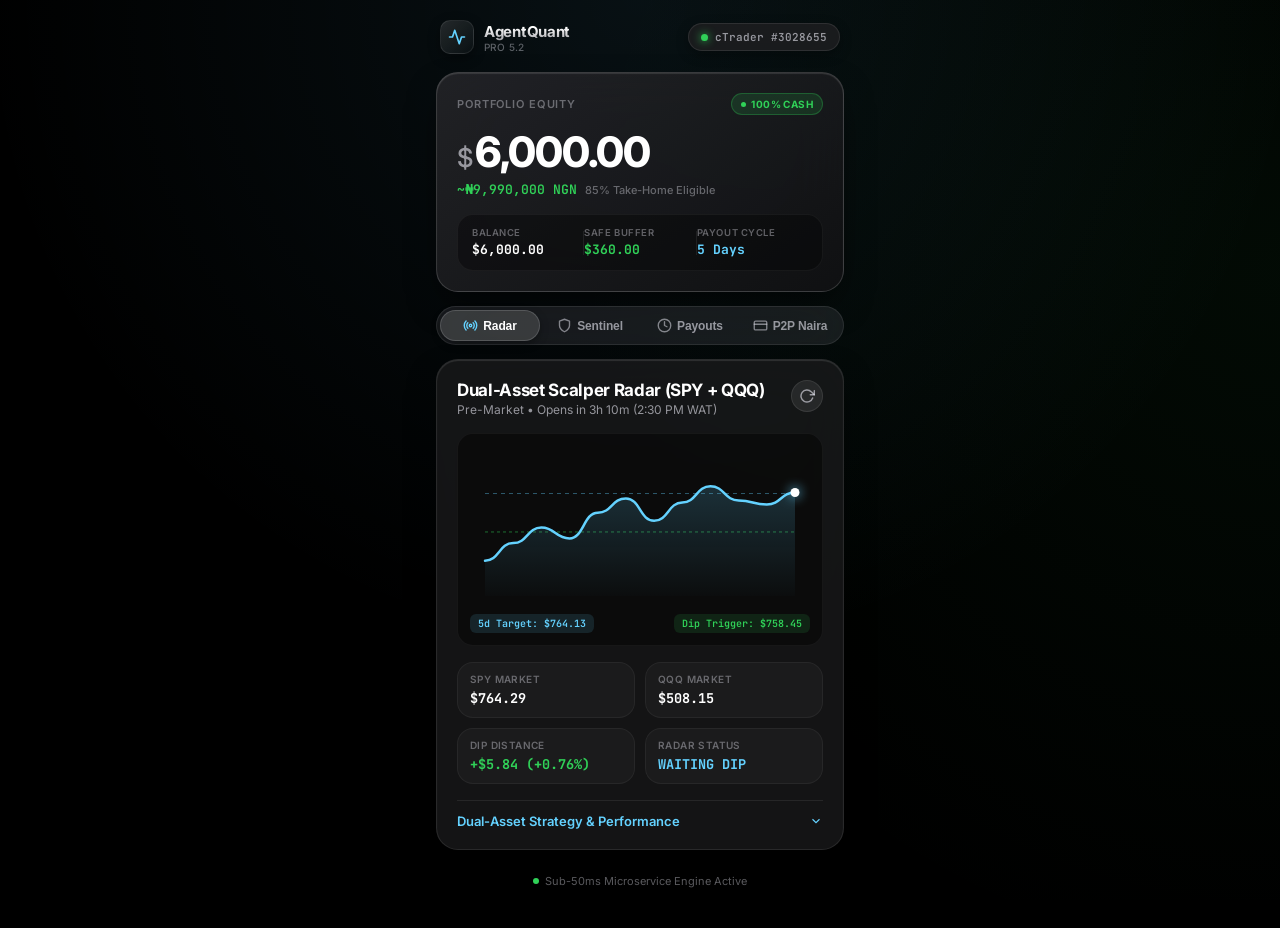
==== commit f72ce40f: "feat: upgrade strategy to Dual-Asset Scalper (SPY + QQQ) with live dual radar and charts" ====
--- a/docs/index.html
+++ b/docs/index.html
@@ -128,7 +128,7 @@
           <div class="card-inner">
             <div class="panel-header-row">
               <div>
-                <div class="panel-title">SPY Mean Reversion Radar</div>
+                <div class="panel-title">Dual-Asset Scalper Radar (SPY + QQQ)</div>
                 <div class="panel-subtitle" id="session-countdown">Pre-Market • Opens in 3h 10m (2:30 PM WAT)</div>
               </div>
               <button class="icon-action-btn" id="btn-refresh-radar" title="Refresh Live Prices">
@@ -156,7 +156,7 @@
               </div>
               <div class="spec-cell">
                 <span class="spec-lbl">QQQ MARKET</span>
-                <span class="spec-val font-mono" id="qqq-price">$714.88</span>
+                <span class="spec-val font-mono" id="qqq-price">$508.15</span>
               </div>
               <div class="spec-cell">
                 <span class="spec-lbl">DIP DISTANCE</span>
@@ -171,15 +171,15 @@
             <!-- Expandable Information Accordion -->
             <div class="apple-accordion" id="radar-accordion">
               <div class="accordion-trigger" onclick="toggleAccordion('radar-accordion')">
-                <span>Statistical Entry Rules</span>
+                <span>Dual-Asset Strategy & Performance</span>
                 <svg class="chevron" width="14" height="14" viewBox="0 0 24 24" fill="none" stroke="currentColor" stroke-width="2">
                   <polyline points="6 9 12 15 18 9"></polyline>
                 </svg>
               </div>
               <div class="accordion-body">
-                <p>• <b>Mean Reversion Model</b>: Orders trigger strictly when intraday price hits or falls below the 1.25σ Lower Bollinger Band.</p>
-                <p>• <b>Execution Time</b>: Evaluated at 2:30 PM WAT (US Opening Bell) to avoid opening slippage.</p>
-                <p>• <b>Disciplined Risk</b>: Maximum risk per trade is 0.38% ($22.80) with a strict hard stop-loss at -3.0%.</p>
+                <p>• <b>Dual-Asset Strategy</b>: Scans both SPY (S&P 500) and QQQ (Nasdaq 100) for 1.25σ oversold dips.</p>
+                <p>• <b>10-Year Audited Edge</b>: 377 trades, 72.4% win rate, +$6,438 net profit, ~3.14 trades/month (action every 6–8 trading days).</p>
+                <p>• <b>Simultaneous Dip Rule</b>: Splits 0.05 lot on SPY and 0.05 lot on QQQ to strictly protect FundedNext's $180 daily limit.</p>
               </div>
             </div>
           </div>
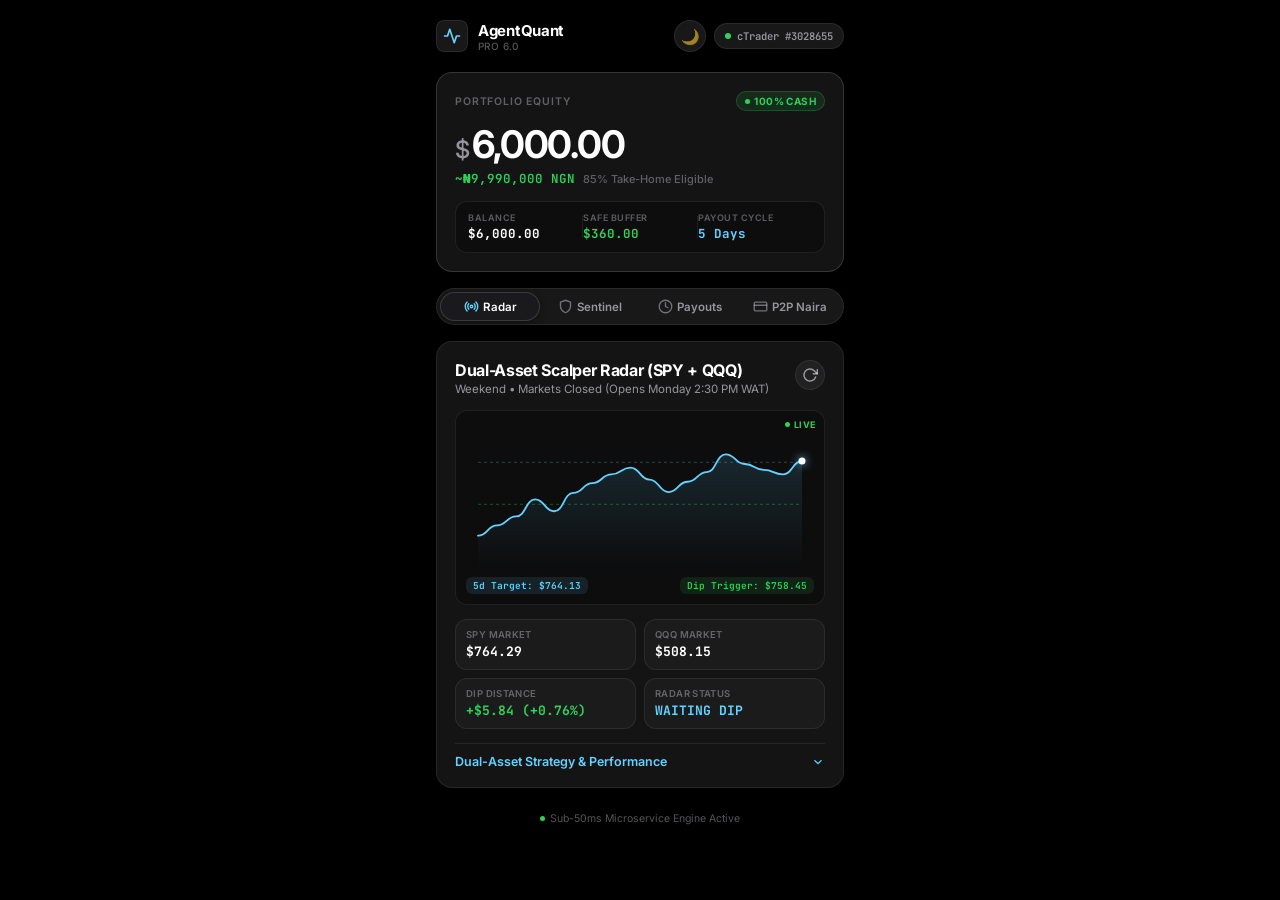
==== commit bacec12b: "feat(webapp): live continuous radar loop, light theme toggle, multi-provider P2P rate fetcher, dynam" ====
--- a/docs/index.html
+++ b/docs/index.html
@@ -35,13 +35,16 @@
         </div>
         <div class="brand-titles">
           <span class="brand-name">AgentQuant</span>
-          <span class="brand-version">Pro 5.2</span>
+          <span class="brand-version">Pro 6.0</span>
         </div>
       </div>
 
-      <div class="island-pill" id="status-pill">
-        <span class="pulse-indicator"></span>
-        <span class="pill-text">cTrader #3028655</span>
+      <div class="nav-actions">
+        <button class="theme-toggle-btn" id="theme-toggle" title="Toggle Theme" onclick="toggleTheme()">🌙</button>
+        <div class="island-pill" id="status-pill">
+          <span class="pulse-indicator"></span>
+          <span class="pill-text">cTrader #3028655</span>
+        </div>
       </div>
     </header>
 
@@ -141,10 +144,11 @@
 
             <!-- Apple Stocks Minimalist Interactive Chart -->
             <div class="chart-box">
+              <div class="chart-live-badge"><span class="live-dot"></span> LIVE</div>
               <canvas id="radarChart" width="380" height="190"></canvas>
               <div class="chart-badges">
-                <span class="badge-tag tag-target">5d Target: $764.13</span>
-                <span class="badge-tag tag-entry">Dip Trigger: $758.45</span>
+                <span class="badge-tag tag-target" id="badge-target">5d Target: $764.13</span>
+                <span class="badge-tag tag-entry" id="badge-entry">Dip Trigger: $758.45</span>
               </div>
             </div>
 
@@ -315,7 +319,7 @@
             <div class="panel-header-row">
               <div>
                 <div class="panel-title">Binance P2P Naira Converter</div>
-                <div class="panel-subtitle">Benchmark Rate: 1 USDT = ₦1,665.00</div>
+                <div class="panel-subtitle" id="p2p-rate-subtitle">Live Binance Rate: 1 USDT = ₦1,518.40</div>
               </div>
               <div class="apple-chip chip-amber">LIVE P2P</div>
             </div>
@@ -341,17 +345,17 @@
               <!-- Estimated Bank Deposit -->
               <div class="naira-output-card">
                 <span class="output-label">ESTIMATED NIGERIAN BANK DEPOSIT</span>
-                <div class="naira-output-num" id="p2p-naira-display">₦999,000</div>
+                <div class="naira-output-num" id="p2p-naira-display">₦911,040</div>
                 <span class="output-sub">Instant zero-fee Binance P2P settlement</span>
               </div>
 
               <!-- TRC20 Wallet Address Box -->
               <div class="wallet-box" onclick="copyWallet()">
                 <div class="wallet-meta">
-                  <span class="wallet-label">DEFAULT TRC20 WALLET</span>
+                  <span class="wallet-label">YOUR BINANCE TRC20 DEPOSIT WALLET</span>
                   <span class="wallet-copy-hint" id="copy-hint">Tap to Copy</span>
                 </div>
-                <div class="wallet-address font-mono">TX8aKq9Zf...BinanceTRC20</div>
+                <div class="wallet-address font-mono" id="wallet-address-display">⚠️ NO WALLET LINKED — Use /setwallet in Telegram</div>
               </div>
             </div>
           </div>
--- a/docs/style.css
+++ b/docs/style.css
@@ -1,35 +1,81 @@
 /**
- * AgentQuant Pro Terminal — Apple Minimalist Design System
- * Inspired by Apple Card, Apple Watch Activity, and iOS Segmented Controls
+ * AgentQuant Pro Terminal — Minimalist Design System v6
+ * Dark + Light theme via [data-theme] attribute
  */
 
 :root {
-  --bg-black: #000000;
-  --surface-card: rgba(28, 28, 30, 0.72);
-  --surface-elevated: rgba(44, 44, 46, 0.65);
-  --surface-subtle: rgba(255, 255, 255, 0.04);
-  
-  --border-hairline: rgba(255, 255, 255, 0.09);
-  --border-specular: rgba(255, 255, 255, 0.16);
-
-  --apple-green: #30D158;
-  --apple-cyan: #64D2FF;
-  --apple-blue: #0A84FF;
-  --apple-amber: #FF9F0A;
-  --apple-red: #FF453A;
-  --apple-purple: #BF5AF2;
+  /* Dark Theme (Default) */
+  --bg-primary: #000000;
+  --bg-card: rgba(28, 28, 30, 0.72);
+  --bg-elevated: rgba(44, 44, 46, 0.55);
+  --bg-inset: rgba(0, 0, 0, 0.30);
+  --bg-subtle: rgba(255, 255, 255, 0.03);
+
+  --border-primary: rgba(255, 255, 255, 0.08);
+  --border-strong: rgba(255, 255, 255, 0.14);
+
+  --accent-green: #30D158;
+  --accent-cyan: #64D2FF;
+  --accent-blue: #0A84FF;
+  --accent-amber: #FF9F0A;
+  --accent-red: #FF453A;
+  --accent-purple: #BF5AF2;
 
   --text-primary: #FFFFFF;
   --text-secondary: rgba(235, 235, 245, 0.60);
-  --text-tertiary: rgba(235, 235, 245, 0.38);
-
-  --font-sans: -apple-system, BlinkMacSystemFont, "SF Pro Display", "SF Pro Text", "Inter", sans-serif;
-  --font-mono: "JetBrains Mono", SFMono-Regular, Menlo, Monaco, Consolas, monospace;
-
-  --radius-card: 22px;
-  --radius-inner: 16px;
+  --text-tertiary: rgba(235, 235, 245, 0.36);
+
+  --chart-line: #64D2FF;
+  --chart-fill-top: rgba(100, 210, 255, 0.18);
+  --chart-fill-bottom: rgba(100, 210, 255, 0.00);
+  --chart-mean-line: rgba(100, 210, 255, 0.35);
+  --chart-dip-line: rgba(48, 209, 88, 0.45);
+  --chart-dot: #FFFFFF;
+  --chart-dot-glow: #64D2FF;
+
+  --font-sans: -apple-system, BlinkMacSystemFont, "SF Pro Display", "Inter", sans-serif;
+  --font-mono: "JetBrains Mono", SFMono-Regular, Menlo, monospace;
+
+  --radius-card: 16px;
+  --radius-inner: 12px;
   --radius-pill: 999px;
-  --radius-btn: 12px;
+  --radius-btn: 10px;
+
+  --shadow-card: 0 2px 8px rgba(0, 0, 0, 0.35);
+  --shadow-elevated: 0 4px 12px rgba(0, 0, 0, 0.25);
+}
+
+[data-theme="light"] {
+  --bg-primary: #F2F2F7;
+  --bg-card: rgba(255, 255, 255, 0.82);
+  --bg-elevated: rgba(229, 229, 234, 0.55);
+  --bg-inset: rgba(0, 0, 0, 0.04);
+  --bg-subtle: rgba(0, 0, 0, 0.02);
+
+  --border-primary: rgba(0, 0, 0, 0.06);
+  --border-strong: rgba(0, 0, 0, 0.12);
+
+  --accent-green: #28A745;
+  --accent-cyan: #0A84FF;
+  --accent-blue: #007AFF;
+  --accent-amber: #E68A00;
+  --accent-red: #FF3B30;
+  --accent-purple: #AF52DE;
+
+  --text-primary: #1C1C1E;
+  --text-secondary: rgba(60, 60, 67, 0.60);
+  --text-tertiary: rgba(60, 60, 67, 0.36);
+
+  --chart-line: #007AFF;
+  --chart-fill-top: rgba(0, 122, 255, 0.12);
+  --chart-fill-bottom: rgba(0, 122, 255, 0.00);
+  --chart-mean-line: rgba(0, 122, 255, 0.30);
+  --chart-dip-line: rgba(40, 167, 69, 0.40);
+  --chart-dot: #1C1C1E;
+  --chart-dot-glow: #007AFF;
+
+  --shadow-card: 0 1px 4px rgba(0, 0, 0, 0.06);
+  --shadow-elevated: 0 2px 8px rgba(0, 0, 0, 0.08);
 }
 
 * {
@@ -40,20 +86,16 @@
 }
 
 body {
-  background-color: var(--bg-black);
+  background-color: var(--bg-primary);
   color: var(--text-primary);
   font-family: var(--font-sans);
   -webkit-font-smoothing: antialiased;
-  -moz-osx-font-smoothing: grayscale;
   min-height: 100vh;
   min-height: 100dvh;
   display: flex;
   justify-content: center;
-  background-image: 
-    radial-gradient(circle at 50% 0%, rgba(100, 210, 255, 0.08) 0%, transparent 60%),
-    radial-gradient(circle at 100% 30%, rgba(48, 209, 88, 0.05) 0%, transparent 50%);
-  background-attachment: fixed;
   overflow-x: hidden;
+  transition: background-color 0.3s ease, color 0.3s ease;
 }
 
 .apple-shell {
@@ -62,18 +104,16 @@
   padding: 16px 16px 40px 16px;
   display: flex;
   flex-direction: column;
-  gap: 14px;
-}
-
-/* =========================================================================
-   1. TOP NAVIGATION & DYNAMIC ISLAND PILL
-   ========================================================================= */
+  gap: 16px;
+}
+
+/* 1. TOP NAVIGATION */
 
 .top-nav {
   display: flex;
   align-items: center;
   justify-content: space-between;
-  padding: 4px 4px;
+  padding: 4px 0;
 }
 
 .brand-group {
@@ -83,16 +123,15 @@
 }
 
 .apple-logo-badge {
-  width: 34px;
-  height: 34px;
-  border-radius: 10px;
-  background: linear-gradient(135deg, rgba(255, 255, 255, 0.12) 0%, rgba(255, 255, 255, 0.02) 100%);
-  border: 1px solid var(--border-hairline);
+  width: 32px;
+  height: 32px;
+  border-radius: 8px;
+  background: var(--bg-elevated);
+  border: 1px solid var(--border-primary);
   display: flex;
   align-items: center;
   justify-content: center;
-  color: var(--apple-cyan);
-  box-shadow: 0 4px 12px rgba(0, 0, 0, 0.4);
+  color: var(--accent-cyan);
 }
 
 .brand-titles {
@@ -104,9 +143,7 @@
   font-size: 15px;
   font-weight: 700;
   letter-spacing: -0.02em;
-  background: linear-gradient(180deg, #FFFFFF 30%, #A1A1A6 100%);
-  -webkit-background-clip: text;
-  -webkit-text-fill-color: transparent;
+  color: var(--text-primary);
 }
 
 .brand-version {
@@ -117,67 +154,88 @@
   text-transform: uppercase;
 }
 
+.nav-actions {
+  display: flex;
+  align-items: center;
+  gap: 8px;
+}
+
+.theme-toggle-btn {
+  width: 32px;
+  height: 32px;
+  border-radius: 50%;
+  background: var(--bg-elevated);
+  border: 1px solid var(--border-primary);
+  color: var(--text-secondary);
+  display: flex;
+  align-items: center;
+  justify-content: center;
+  cursor: pointer;
+  transition: all 0.2s ease;
+  font-size: 15px;
+  line-height: 1;
+}
+
+.theme-toggle-btn:active {
+  transform: scale(0.9);
+}
+
 .island-pill {
   display: inline-flex;
   align-items: center;
-  gap: 7px;
-  background: rgba(30, 30, 32, 0.85);
-  border: 1px solid var(--border-hairline);
-  padding: 6px 12px;
+  gap: 6px;
+  background: var(--bg-elevated);
+  border: 1px solid var(--border-primary);
+  padding: 5px 10px;
   border-radius: var(--radius-pill);
-  backdrop-filter: blur(20px);
-  -webkit-backdrop-filter: blur(20px);
-  box-shadow: 0 4px 12px rgba(0, 0, 0, 0.35);
+  backdrop-filter: blur(16px);
+  -webkit-backdrop-filter: blur(16px);
 }
 
 .pulse-indicator {
-  width: 7px;
-  height: 7px;
+  width: 6px;
+  height: 6px;
   border-radius: 50%;
-  background-color: var(--apple-green);
-  box-shadow: 0 0 8px var(--apple-green);
-  animation: pulse-glow 2s infinite ease-in-out;
+  background-color: var(--accent-green);
+  animation: pulse-glow 2.5s infinite ease-in-out;
 }
 
 @keyframes pulse-glow {
   0%, 100% { opacity: 1; transform: scale(1); }
-  50% { opacity: 0.5; transform: scale(1.15); }
+  50% { opacity: 0.4; transform: scale(1.2); }
 }
 
 .pill-text {
   font-family: var(--font-mono);
-  font-size: 11px;
+  font-size: 10.5px;
   font-weight: 600;
   color: var(--text-secondary);
 }
 
-/* =========================================================================
-   2. APPLE CARD (WALLET / TITANIUM INSPIRED HERO)
-   ========================================================================= */
+/* 2. APPLE CARD HERO */
 
 .apple-card {
   position: relative;
   border-radius: var(--radius-card);
-  background: var(--surface-card);
-  backdrop-filter: blur(28px);
-  -webkit-backdrop-filter: blur(28px);
-  border: 1px solid var(--border-hairline);
-  box-shadow: 
-    inset 0 1px 1px 0 rgba(255, 255, 255, 0.12),
-    0 16px 36px -10px rgba(0, 0, 0, 0.7);
+  background: var(--bg-card);
+  backdrop-filter: blur(20px);
+  -webkit-backdrop-filter: blur(20px);
+  border: 1px solid var(--border-primary);
+  box-shadow: var(--shadow-card);
   overflow: hidden;
+  transition: background 0.3s ease, border-color 0.3s ease, box-shadow 0.3s ease;
 }
 
 .hero-widget {
-  background: linear-gradient(145deg, rgba(38, 38, 42, 0.85) 0%, rgba(18, 18, 20, 0.85) 100%);
-  border: 1px solid var(--border-specular);
+  background: var(--bg-card);
+  border: 1px solid var(--border-strong);
 }
 
 .card-inner {
-  padding: 20px;
+  padding: 18px;
   display: flex;
   flex-direction: column;
-  gap: 16px;
+  gap: 14px;
 }
 
 .card-header-row {
@@ -187,7 +245,7 @@
 }
 
 .eyebrow {
-  font-size: 11px;
+  font-size: 10.5px;
   font-weight: 600;
   letter-spacing: 0.08em;
   color: var(--text-tertiary);
@@ -197,31 +255,31 @@
 .apple-chip {
   display: inline-flex;
   align-items: center;
-  gap: 5px;
+  gap: 4px;
   font-size: 10px;
   font-weight: 700;
   letter-spacing: 0.04em;
-  padding: 4px 9px;
+  padding: 3px 8px;
   border-radius: var(--radius-pill);
   text-transform: uppercase;
 }
 
 .chip-emerald {
-  background: rgba(48, 209, 88, 0.14);
-  color: var(--apple-green);
-  border: 1px solid rgba(48, 209, 88, 0.28);
+  background: rgba(48, 209, 88, 0.12);
+  color: var(--accent-green);
+  border: 1px solid rgba(48, 209, 88, 0.22);
 }
 
 .chip-cyan {
-  background: rgba(100, 210, 255, 0.14);
-  color: var(--apple-cyan);
-  border: 1px solid rgba(100, 210, 255, 0.28);
+  background: rgba(100, 210, 255, 0.12);
+  color: var(--accent-cyan);
+  border: 1px solid rgba(100, 210, 255, 0.22);
 }
 
 .chip-amber {
-  background: rgba(255, 159, 10, 0.14);
-  color: var(--apple-amber);
-  border: 1px solid rgba(255, 159, 10, 0.28);
+  background: rgba(255, 159, 10, 0.12);
+  color: var(--accent-amber);
+  border: 1px solid rgba(255, 159, 10, 0.22);
 }
 
 .chip-dot {
@@ -234,7 +292,7 @@
 .hero-balance-block {
   display: flex;
   flex-direction: column;
-  gap: 4px;
+  gap: 3px;
 }
 
 .balance-primary {
@@ -244,14 +302,14 @@
 }
 
 .currency-symbol {
-  font-size: 26px;
+  font-size: 24px;
   font-weight: 500;
   color: var(--text-secondary);
 }
 
 .balance-number {
-  font-size: 42px;
-  font-weight: 800;
+  font-size: 38px;
+  font-weight: 700;
   letter-spacing: -0.03em;
   line-height: 1;
 }
@@ -260,14 +318,14 @@
   display: flex;
   align-items: center;
   gap: 8px;
-  margin-top: 4px;
+  margin-top: 3px;
 }
 
 .naira-est {
   font-family: var(--font-mono);
-  font-size: 13px;
+  font-size: 12.5px;
   font-weight: 600;
-  color: var(--apple-green);
+  color: var(--accent-green);
 }
 
 .split-tag {
@@ -276,627 +334,205 @@
   font-weight: 500;
 }
 
-/* Metric Trio Box */
 .metric-trio {
   display: grid;
   grid-template-columns: 1fr auto 1fr auto 1fr;
   align-items: center;
-  background: rgba(0, 0, 0, 0.35);
-  border: 1px solid rgba(255, 255, 255, 0.05);
+  background: var(--bg-inset);
+  border: 1px solid var(--border-primary);
   border-radius: var(--radius-inner);
-  padding: 12px 14px;
-}
-
-.trio-item {
-  display: flex;
-  flex-direction: column;
-  gap: 3px;
-}
-
-.trio-label {
-  font-size: 9.5px;
-  color: var(--text-tertiary);
-  font-weight: 600;
-  letter-spacing: 0.06em;
-}
-
-.trio-val {
-  font-family: var(--font-mono);
-  font-size: 13px;
-  font-weight: 700;
-  color: var(--text-primary);
-}
-
-.trio-divider {
-  width: 1px;
-  height: 24px;
-  background: rgba(255, 255, 255, 0.08);
-}
-
-.val-green { color: var(--apple-green) !important; }
-.val-cyan { color: var(--apple-cyan) !important; }
-.val-amber { color: var(--apple-amber) !important; }
-
-/* =========================================================================
-   3. APPLE SEGMENTED CONTROL TAB BAR
-   ========================================================================= */
+  padding: 10px 12px;
+}
+
+.trio-item { display: flex; flex-direction: column; gap: 2px; }
+.trio-label { font-size: 9px; color: var(--text-tertiary); font-weight: 600; letter-spacing: 0.06em; }
+.trio-val { font-family: var(--font-mono); font-size: 12.5px; font-weight: 700; color: var(--text-primary); }
+.trio-divider { width: 1px; height: 22px; background: var(--border-primary); }
+.val-green { color: var(--accent-green) !important; }
+.val-cyan { color: var(--accent-cyan) !important; }
+.val-amber { color: var(--accent-amber) !important; }
+
+/* 3. SEGMENTED CONTROL */
 
 .segmented-control {
   position: relative;
   display: grid;
   grid-template-columns: repeat(4, 1fr);
-  background: rgba(118, 118, 128, 0.18);
-  border: 1px solid var(--border-hairline);
+  background: var(--bg-elevated);
+  border: 1px solid var(--border-primary);
   padding: 3px;
   border-radius: var(--radius-pill);
-  backdrop-filter: blur(24px);
-  -webkit-backdrop-filter: blur(24px);
   user-select: none;
+  transition: background 0.3s ease;
 }
 
 .segment-indicator {
   position: absolute;
-  top: 3px;
-  left: 3px;
+  top: 3px; left: 3px;
   height: calc(100% - 6px);
   width: calc(25% - 1.5px);
-  background: rgba(255, 255, 255, 0.14);
-  border: 1px solid rgba(255, 255, 255, 0.15);
+  background: var(--bg-card);
+  border: 1px solid var(--border-strong);
   border-radius: var(--radius-pill);
-  box-shadow: 0 3px 8px rgba(0, 0, 0, 0.35);
+  box-shadow: var(--shadow-card);
   pointer-events: none;
   transition: transform 0.3s cubic-bezier(0.25, 1, 0.5, 1);
   z-index: 1;
 }
 
 .segment-btn {
-  position: relative;
-  z-index: 2;
-  border: none;
-  background: transparent;
+  position: relative; z-index: 2;
+  border: none; background: transparent;
   color: var(--text-secondary);
-  display: flex;
-  align-items: center;
-  justify-content: center;
-  gap: 5px;
-  padding: 8px 4px;
-  font-size: 12px;
-  font-weight: 600;
-  letter-spacing: -0.01em;
-  cursor: pointer;
-  border-radius: var(--radius-pill);
-  transition: color 0.2s ease;
-}
-
-.segment-btn.active {
-  color: #FFFFFF;
-}
-
-.segment-btn svg {
-  opacity: 0.85;
-}
-
-.segment-btn.active svg {
-  opacity: 1;
-  stroke: var(--apple-cyan);
-}
-
-/* =========================================================================
-   4. CONTENT VIEWS & CARDS
-   ========================================================================= */
-
-.views-wrapper {
-  position: relative;
-  width: 100%;
-}
-
-.view-panel {
-  display: none;
-  opacity: 0;
-  transform: translateY(12px);
-}
-
-.view-panel.active {
-  display: block;
-  opacity: 1;
-  transform: translateY(0);
-}
-
-.panel-header-row {
-  display: flex;
-  align-items: flex-start;
-  justify-content: space-between;
-}
-
-.panel-title {
-  font-size: 17px;
-  font-weight: 700;
-  letter-spacing: -0.02em;
-}
-
-.panel-subtitle {
-  font-size: 12px;
-  color: var(--text-secondary);
-  margin-top: 2px;
-}
+  display: flex; align-items: center; justify-content: center; gap: 4px;
+  padding: 7px 4px; font-size: 11.5px; font-weight: 600;
+  cursor: pointer; border-radius: var(--radius-pill);
+  transition: color 0.2s ease; font-family: var(--font-sans);
+}
+.segment-btn.active { color: var(--text-primary); }
+.segment-btn svg { opacity: 0.7; }
+.segment-btn.active svg { opacity: 1; stroke: var(--accent-cyan); }
+
+/* 4. CONTENT VIEWS */
+
+.views-wrapper { position: relative; width: 100%; }
+.view-panel { display: none; opacity: 0; transform: translateY(8px); }
+.view-panel.active { display: block; opacity: 1; transform: translateY(0); }
+
+.panel-header-row { display: flex; align-items: flex-start; justify-content: space-between; }
+.panel-title { font-size: 16px; font-weight: 700; letter-spacing: -0.02em; }
+.panel-subtitle { font-size: 11.5px; color: var(--text-secondary); margin-top: 2px; }
 
 .icon-action-btn {
-  width: 32px;
-  height: 32px;
-  border-radius: 50%;
-  background: rgba(255, 255, 255, 0.08);
-  border: 1px solid var(--border-hairline);
-  color: var(--text-secondary);
-  display: flex;
-  align-items: center;
-  justify-content: center;
-  cursor: pointer;
-  transition: all 0.2s ease;
-}
-
-.icon-action-btn:active {
-  transform: scale(0.92);
-  background: rgba(255, 255, 255, 0.16);
-  color: #FFFFFF;
-}
-
-/* Chart Canvas Area */
+  width: 30px; height: 30px; border-radius: 50%;
+  background: var(--bg-elevated); border: 1px solid var(--border-primary);
+  color: var(--text-secondary); display: flex; align-items: center; justify-content: center;
+  cursor: pointer; transition: all 0.2s ease;
+}
+.icon-action-btn:active { transform: scale(0.92); color: var(--text-primary); }
+
 .chart-box {
   position: relative;
-  background: rgba(0, 0, 0, 0.45);
-  border: 1px solid rgba(255, 255, 255, 0.05);
+  background: var(--bg-inset);
+  border: 1px solid var(--border-primary);
   border-radius: var(--radius-inner);
-  padding: 12px;
-  display: flex;
-  flex-direction: column;
-  gap: 8px;
-}
-
-#radarChart {
-  width: 100%;
-  height: 160px;
-  display: block;
-}
-
-.chart-badges {
-  display: flex;
-  align-items: center;
-  justify-content: space-between;
-}
-
+  padding: 10px;
+  display: flex; flex-direction: column; gap: 6px;
+}
+
+.chart-live-badge {
+  position: absolute; top: 8px; right: 8px;
+  display: inline-flex; align-items: center; gap: 4px;
+  font-size: 9px; font-weight: 700; letter-spacing: 0.06em;
+  color: var(--accent-green); text-transform: uppercase; z-index: 5;
+}
+
+.live-dot {
+  width: 5px; height: 5px; border-radius: 50%;
+  background: var(--accent-green);
+  animation: pulse-glow 2s infinite ease-in-out;
+}
+
+#radarChart { width: 100%; height: 150px; display: block; }
+
+.chart-badges { display: flex; align-items: center; justify-content: space-between; }
 .badge-tag {
-  font-family: var(--font-mono);
-  font-size: 10px;
-  font-weight: 600;
-  padding: 3px 8px;
-  border-radius: 6px;
-}
-
-.tag-target {
-  background: rgba(100, 210, 255, 0.12);
-  color: var(--apple-cyan);
-}
-
-.tag-entry {
-  background: rgba(48, 209, 88, 0.12);
-  color: var(--apple-green);
-}
-
-/* Monospace Specs Grid */
-.specs-grid {
-  display: grid;
-  grid-template-columns: 1fr 1fr;
-  gap: 10px;
-}
-
+  font-family: var(--font-mono); font-size: 9.5px; font-weight: 600;
+  padding: 2px 7px; border-radius: 6px;
+}
+.tag-target { background: rgba(100, 210, 255, 0.10); color: var(--accent-cyan); }
+.tag-entry { background: rgba(48, 209, 88, 0.10); color: var(--accent-green); }
+[data-theme="light"] .tag-target { background: rgba(0, 122, 255, 0.08); }
+[data-theme="light"] .tag-entry { background: rgba(40, 167, 69, 0.08); }
+
+.specs-grid { display: grid; grid-template-columns: 1fr 1fr; gap: 8px; }
 .spec-cell {
-  background: rgba(255, 255, 255, 0.03);
-  border: 1px solid rgba(255, 255, 255, 0.05);
-  border-radius: var(--radius-inner);
-  padding: 10px 12px;
-  display: flex;
-  flex-direction: column;
-  gap: 4px;
-}
-
-.spec-lbl {
-  font-size: 10px;
-  font-weight: 600;
-  letter-spacing: 0.04em;
-  color: var(--text-tertiary);
-}
-
-.spec-val {
-  font-size: 13.5px;
-  font-weight: 700;
-  color: var(--text-primary);
-}
-
-.font-mono {
-  font-family: var(--font-mono);
-}
-
-/* Accordion */
-.apple-accordion {
-  border-top: 1px solid rgba(255, 255, 255, 0.08);
-  padding-top: 12px;
-}
-
+  background: var(--bg-subtle); border: 1px solid var(--border-primary);
+  border-radius: var(--radius-inner); padding: 9px 10px;
+  display: flex; flex-direction: column; gap: 3px;
+}
+.spec-lbl { font-size: 9.5px; font-weight: 600; letter-spacing: 0.04em; color: var(--text-tertiary); }
+.spec-val { font-size: 13px; font-weight: 700; color: var(--text-primary); }
+.font-mono { font-family: var(--font-mono); }
+
+.apple-accordion { border-top: 1px solid var(--border-primary); padding-top: 10px; }
 .accordion-trigger {
-  display: flex;
-  align-items: center;
-  justify-content: space-between;
-  font-size: 13px;
-  font-weight: 600;
-  color: var(--apple-cyan);
-  cursor: pointer;
-  user-select: none;
-}
-
-.accordion-trigger .chevron {
-  transition: transform 0.25s ease;
-}
-
-.accordion-body {
-  display: none;
-  font-size: 12px;
-  line-height: 1.6;
-  color: var(--text-secondary);
-  padding-top: 8px;
-}
-
-.apple-accordion.expanded .accordion-body {
-  display: block;
-}
-
-.apple-accordion.expanded .chevron {
-  transform: rotate(180deg);
-}
-
-/* =========================================================================
-   5. SENTINEL ACTIVITY RING & METRICS
-   ========================================================================= */
-
-.gauge-center {
-  display: flex;
-  justify-content: center;
-  padding: 6px 0;
-}
-
-.ring-container {
-  position: relative;
-  width: 160px;
-  height: 160px;
-  display: flex;
-  align-items: center;
-  justify-content: center;
-}
-
-.progress-ring {
-  transform: rotate(-90deg);
-}
-
-.ring-label-block {
-  position: absolute;
-  display: flex;
-  flex-direction: column;
-  align-items: center;
-}
-
-.ring-pct {
-  font-size: 32px;
-  font-weight: 800;
-  letter-spacing: -0.02em;
-  color: #FFFFFF;
-}
-
-.ring-desc {
-  font-size: 10px;
-  font-weight: 700;
-  letter-spacing: 0.1em;
-  color: var(--apple-green);
-  text-transform: uppercase;
-}
-
-/* Apple List Rows */
-.apple-list {
-  background: rgba(0, 0, 0, 0.35);
-  border: 1px solid rgba(255, 255, 255, 0.05);
-  border-radius: var(--radius-inner);
-  overflow: hidden;
-}
-
-.list-row {
-  display: flex;
-  align-items: center;
-  justify-content: space-between;
-  padding: 12px 14px;
-  border-bottom: 1px solid rgba(255, 255, 255, 0.04);
-}
-
-.list-row:last-child {
-  border-bottom: none;
-}
-
-.list-label {
-  font-size: 12.5px;
-  color: var(--text-secondary);
-  font-weight: 500;
-}
-
-.list-value {
-  font-size: 12.5px;
-  font-weight: 700;
-  color: var(--text-primary);
-}
+  display: flex; align-items: center; justify-content: space-between;
+  font-size: 12.5px; font-weight: 600; color: var(--accent-cyan); cursor: pointer; user-select: none;
+}
+.accordion-trigger .chevron { transition: transform 0.25s ease; }
+.accordion-body { display: none; font-size: 11.5px; line-height: 1.6; color: var(--text-secondary); padding-top: 8px; }
+.apple-accordion.expanded .accordion-body { display: block; }
+.apple-accordion.expanded .chevron { transform: rotate(180deg); }
+
+/* 5. SENTINEL RING */
+
+.gauge-center { display: flex; justify-content: center; padding: 4px 0; }
+.ring-container { position: relative; width: 150px; height: 150px; display: flex; align-items: center; justify-content: center; }
+.progress-ring { transform: rotate(-90deg); }
+.ring-label-block { position: absolute; display: flex; flex-direction: column; align-items: center; }
+.ring-pct { font-size: 30px; font-weight: 700; color: var(--text-primary); }
+.ring-desc { font-size: 9.5px; font-weight: 700; letter-spacing: 0.1em; color: var(--accent-green); text-transform: uppercase; }
+
+.apple-list { background: var(--bg-inset); border: 1px solid var(--border-primary); border-radius: var(--radius-inner); overflow: hidden; }
+.list-row { display: flex; align-items: center; justify-content: space-between; padding: 10px 12px; border-bottom: 1px solid var(--border-primary); }
+.list-row:last-child { border-bottom: none; }
+.list-label { font-size: 12px; color: var(--text-secondary); font-weight: 500; }
+.list-value { font-size: 12px; font-weight: 700; color: var(--text-primary); }
 
 .apple-btn {
-  border: none;
-  border-radius: var(--radius-btn);
-  padding: 13px 18px;
-  font-size: 13.5px;
-  font-weight: 700;
-  letter-spacing: -0.01em;
-  display: flex;
-  align-items: center;
-  justify-content: center;
-  gap: 8px;
-  cursor: pointer;
-  transition: all 0.2s ease;
-}
-
-.btn-danger {
-  background: rgba(255, 69, 58, 0.15);
-  color: var(--apple-red);
-  border: 1px solid rgba(255, 69, 58, 0.3);
-}
-
-.btn-danger:active {
-  transform: scale(0.97);
-  background: rgba(255, 69, 58, 0.28);
-}
-
-/* =========================================================================
-   6. PAYOUT PROGRESS & CALLOUT
-   ========================================================================= */
+  border: none; border-radius: var(--radius-btn); padding: 11px 16px;
+  font-size: 13px; font-weight: 700;
+  display: flex; align-items: center; justify-content: center; gap: 6px;
+  cursor: pointer; transition: all 0.2s ease; font-family: var(--font-sans);
+}
+.btn-danger { background: rgba(255, 69, 58, 0.12); color: var(--accent-red); border: 1px solid rgba(255, 69, 58, 0.25); }
+.btn-danger:active { transform: scale(0.97); background: rgba(255, 69, 58, 0.22); }
+
+/* 6. PAYOUT PROGRESS */
 
 .payout-progress-box {
-  background: rgba(0, 0, 0, 0.35);
-  border: 1px solid rgba(255, 255, 255, 0.05);
-  border-radius: var(--radius-inner);
-  padding: 14px;
-  display: flex;
-  flex-direction: column;
-  gap: 8px;
-}
-
-.progress-labels {
-  display: flex;
-  align-items: center;
-  justify-content: space-between;
-  font-size: 12px;
-  font-weight: 600;
-  color: var(--text-secondary);
-}
-
-.progress-bar-track {
-  width: 100%;
-  height: 8px;
-  border-radius: var(--radius-pill);
-  background: rgba(255, 255, 255, 0.08);
-  overflow: hidden;
-}
-
-.progress-bar-fill {
-  height: 100%;
-  border-radius: var(--radius-pill);
-  background: linear-gradient(90deg, var(--apple-cyan), var(--apple-green));
-  transition: width 0.6s cubic-bezier(0.25, 1, 0.5, 1);
-}
-
-.progress-subtext {
-  font-size: 11px;
-  color: var(--text-tertiary);
-  margin-top: 2px;
-}
-
-.info-callout {
-  display: flex;
-  align-items: flex-start;
-  gap: 10px;
-  background: rgba(48, 209, 88, 0.08);
-  border: 1px solid rgba(48, 209, 88, 0.18);
-  border-radius: var(--radius-inner);
-  padding: 12px 14px;
-  font-size: 11.5px;
-  line-height: 1.5;
-  color: rgba(235, 235, 245, 0.85);
-}
-
-/* =========================================================================
-   7. P2P CONVERTER & SLIDER (APPLE PAY CASH INSPIRED)
-   ========================================================================= */
-
-.p2p-calc-box {
-  display: flex;
-  flex-direction: column;
-  gap: 14px;
-}
-
-.calc-label {
-  font-size: 10.5px;
-  font-weight: 600;
-  letter-spacing: 0.08em;
-  color: var(--text-tertiary);
-  text-align: center;
-}
-
-.calc-hero-val {
-  display: flex;
-  align-items: baseline;
-  justify-content: center;
-  gap: 4px;
-}
-
-.calc-sym {
-  font-size: 24px;
-  font-weight: 500;
-  color: var(--text-secondary);
-}
-
-.calc-amount {
-  font-size: 46px;
-  font-weight: 800;
-  letter-spacing: -0.03em;
-  font-family: var(--font-mono);
-  color: #FFFFFF;
-}
-
-.calc-unit {
-  font-size: 14px;
-  font-weight: 700;
-  color: var(--apple-amber);
-}
-
-.apple-slider {
-  -webkit-appearance: none;
-  appearance: none;
-  width: 100%;
-  height: 6px;
-  border-radius: var(--radius-pill);
-  background: rgba(255, 255, 255, 0.12);
-  outline: none;
-}
-
-.apple-slider::-webkit-slider-thumb {
-  -webkit-appearance: none;
-  appearance: none;
-  width: 22px;
-  height: 22px;
-  border-radius: 50%;
-  background: #FFFFFF;
-  box-shadow: 0 2px 8px rgba(0, 0, 0, 0.5);
-  cursor: pointer;
-}
-
-.quick-chips {
-  display: flex;
-  gap: 6px;
-  justify-content: space-between;
-}
-
-.chip-preset {
-  flex: 1;
-  border: 1px solid var(--border-hairline);
-  background: rgba(255, 255, 255, 0.05);
-  color: var(--text-secondary);
-  border-radius: 8px;
-  padding: 8px 0;
-  font-size: 11px;
-  font-weight: 600;
-  cursor: pointer;
-  transition: all 0.2s ease;
-}
-
-.chip-preset.active, .chip-preset:active {
-  background: var(--apple-amber);
-  color: #000000;
-  border-color: var(--apple-amber);
-  font-weight: 700;
-}
-
-.naira-output-card {
-  background: linear-gradient(135deg, rgba(48, 209, 88, 0.12) 0%, rgba(100, 210, 255, 0.05) 100%);
-  border: 1px solid rgba(48, 209, 88, 0.25);
-  border-radius: var(--radius-inner);
-  padding: 16px;
-  text-align: center;
-  display: flex;
-  flex-direction: column;
-  gap: 4px;
-}
-
-.output-label {
-  font-size: 10px;
-  font-weight: 600;
-  letter-spacing: 0.06em;
-  color: var(--apple-green);
-}
-
-.naira-output-num {
-  font-family: var(--font-mono);
-  font-size: 26px;
-  font-weight: 800;
-  letter-spacing: -0.02em;
-  color: #FFFFFF;
-}
-
-.output-sub {
-  font-size: 11px;
-  color: var(--text-tertiary);
-}
-
-.wallet-box {
-  background: rgba(0, 0, 0, 0.35);
-  border: 1px solid rgba(255, 255, 255, 0.06);
-  border-radius: var(--radius-inner);
-  padding: 12px 14px;
-  cursor: pointer;
-  transition: background 0.2s ease;
-}
-
-.wallet-box:active {
-  background: rgba(255, 255, 255, 0.08);
-}
-
-.wallet-meta {
-  display: flex;
-  align-items: center;
-  justify-content: space-between;
-  margin-bottom: 4px;
-}
-
-.wallet-label {
-  font-size: 9.5px;
-  font-weight: 600;
-  letter-spacing: 0.06em;
-  color: var(--text-tertiary);
-}
-
-.wallet-copy-hint {
-  font-size: 10px;
-  font-weight: 600;
-  color: var(--apple-cyan);
-}
-
-.wallet-address {
-  font-size: 12px;
-  color: var(--text-primary);
-  word-break: break-all;
-}
-
-/* =========================================================================
-   8. FOOTER METRIC
-   ========================================================================= */
-
-.bottom-bar {
-  display: flex;
-  align-items: center;
-  justify-content: center;
-  padding: 10px 0 0 0;
-}
-
-.footer-meta {
-  display: inline-flex;
-  align-items: center;
-  gap: 6px;
-  font-size: 11px;
-  color: var(--text-tertiary);
-}
-
-.pulse-dot-green {
-  width: 6px;
-  height: 6px;
-  border-radius: 50%;
-  background-color: var(--apple-green);
-}
+  background: var(--bg-inset); border: 1px solid var(--border-primary);
+  border-radius: var(--radius-inner); padding: 12px;
+  display: flex; flex-direction: column; gap: 6px;
+}
+.progress-labels { display: flex; align-items: center; justify-content: space-between; font-size: 11.5px; font-weight: 600; color: var(--text-secondary); }
+.progress-bar-track { width: 100%; height: 6px; border-radius: var(--radius-pill); background: var(--bg-elevated); overflow: hidden; }
+.progress-bar-fill { height: 100%; border-radius: var(--radius-pill); background: linear-gradient(90deg, var(--accent-cyan), var(--accent-green)); transition: width 0.6s cubic-bezier(0.25, 1, 0.5, 1); }
+.progress-subtext { font-size: 10.5px; color: var(--text-tertiary); margin-top: 1px; }
+.info-callout { display: flex; align-items: flex-start; gap: 8px; background: rgba(48, 209, 88, 0.06); border: 1px solid rgba(48, 209, 88, 0.14); border-radius: var(--radius-inner); padding: 10px 12px; font-size: 11px; line-height: 1.5; color: var(--text-secondary); }
+
+/* 7. P2P CONVERTER */
+
+.p2p-calc-box { display: flex; flex-direction: column; gap: 12px; }
+.calc-label { font-size: 10px; font-weight: 600; letter-spacing: 0.08em; color: var(--text-tertiary); text-align: center; }
+.calc-hero-val { display: flex; align-items: baseline; justify-content: center; gap: 3px; }
+.calc-sym { font-size: 22px; font-weight: 500; color: var(--text-secondary); }
+.calc-amount { font-size: 42px; font-weight: 700; letter-spacing: -0.03em; font-family: var(--font-mono); color: var(--text-primary); }
+.calc-unit { font-size: 13px; font-weight: 700; color: var(--accent-amber); }
+
+.apple-slider { -webkit-appearance: none; appearance: none; width: 100%; height: 4px; border-radius: var(--radius-pill); background: var(--bg-elevated); outline: none; }
+.apple-slider::-webkit-slider-thumb { -webkit-appearance: none; appearance: none; width: 20px; height: 20px; border-radius: 50%; background: var(--text-primary); box-shadow: 0 1px 4px rgba(0, 0, 0, 0.3); cursor: pointer; }
+[data-theme="light"] .apple-slider::-webkit-slider-thumb { background: #FFFFFF; border: 1px solid rgba(0, 0, 0, 0.12); box-shadow: 0 1px 3px rgba(0, 0, 0, 0.15); }
+
+.quick-chips { display: flex; gap: 6px; justify-content: space-between; }
+.chip-preset { flex: 1; border: 1px solid var(--border-primary); background: var(--bg-subtle); color: var(--text-secondary); border-radius: 8px; padding: 7px 0; font-size: 10.5px; font-weight: 600; cursor: pointer; transition: all 0.2s ease; font-family: var(--font-sans); text-align: center; }
+.chip-preset.active, .chip-preset:active { background: var(--accent-amber); color: #000000; border-color: var(--accent-amber); font-weight: 700; }
+
+.naira-output-card { background: rgba(48, 209, 88, 0.08); border: 1px solid rgba(48, 209, 88, 0.18); border-radius: var(--radius-inner); padding: 14px; text-align: center; display: flex; flex-direction: column; gap: 3px; }
+.output-label { font-size: 9.5px; font-weight: 600; letter-spacing: 0.06em; color: var(--accent-green); }
+.naira-output-num { font-family: var(--font-mono); font-size: 24px; font-weight: 700; letter-spacing: -0.02em; color: var(--text-primary); }
+.output-sub { font-size: 10.5px; color: var(--text-tertiary); }
+
+.wallet-box { background: var(--bg-inset); border: 1px solid var(--border-primary); border-radius: var(--radius-inner); padding: 10px 12px; cursor: pointer; transition: background 0.2s ease; }
+.wallet-box:active { background: var(--bg-elevated); }
+.wallet-meta { display: flex; align-items: center; justify-content: space-between; margin-bottom: 3px; }
+.wallet-label { font-size: 9px; font-weight: 600; letter-spacing: 0.06em; color: var(--text-tertiary); }
+.wallet-copy-hint { font-size: 9.5px; font-weight: 600; color: var(--accent-cyan); }
+.wallet-address { font-size: 11.5px; color: var(--text-primary); word-break: break-all; }
+
+/* 8. FOOTER */
+
+.bottom-bar { display: flex; align-items: center; justify-content: center; padding: 8px 0 0 0; }
+.footer-meta { display: inline-flex; align-items: center; gap: 5px; font-size: 10.5px; color: var(--text-tertiary); }
+.pulse-dot-green { width: 5px; height: 5px; border-radius: 50%; background-color: var(--accent-green); }
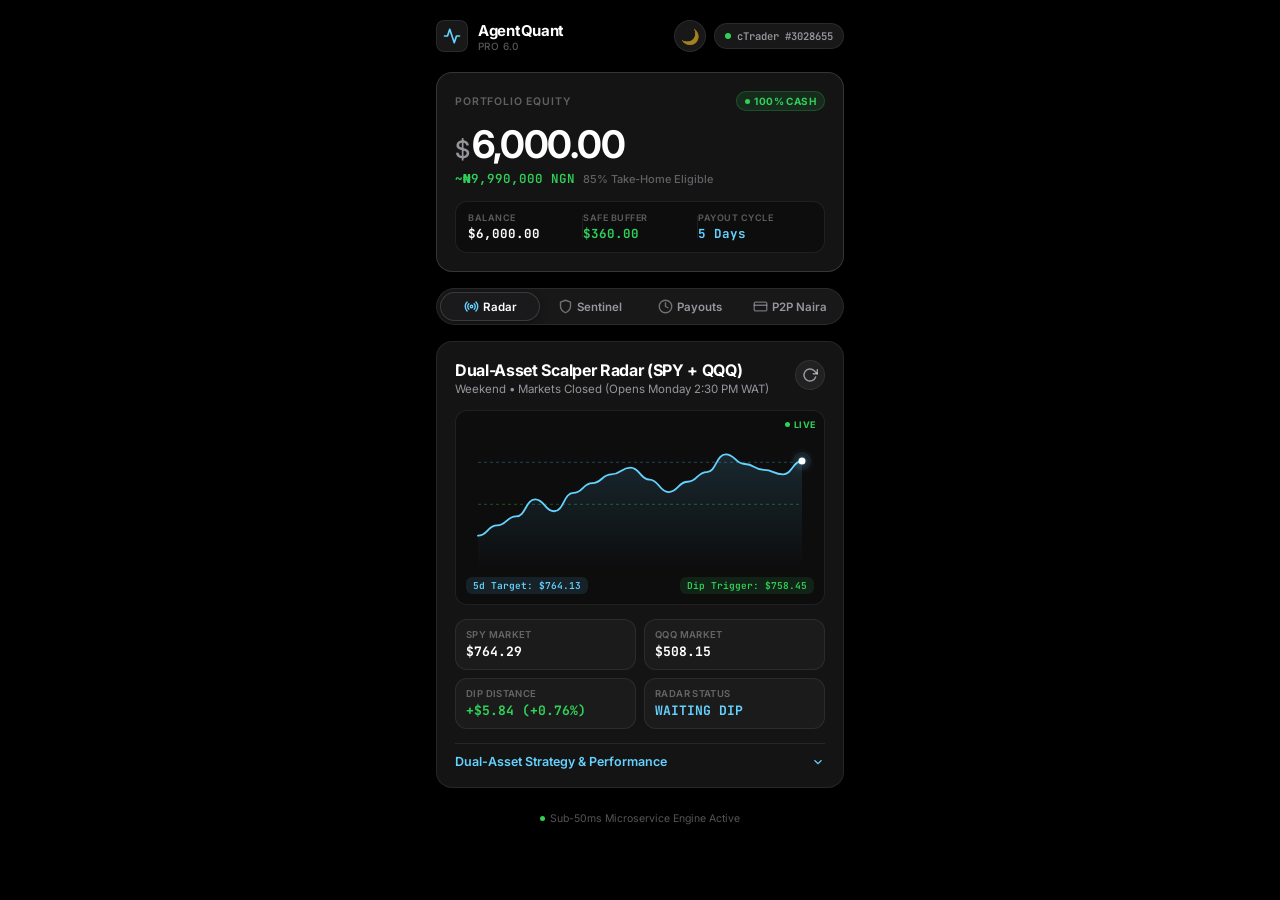
==== commit 7c68b08e: "fix(cache): add aggressive cache-busting v=6.2 to force reload on Telegram Mini App" ====
--- a/docs/index.html
+++ b/docs/index.html
@@ -21,7 +21,11 @@
   <link rel="preconnect" href="https://fonts.gstatic.com" crossorigin>
   <link href="https://fonts.googleapis.com/css2?family=Inter:wght@300;400;500;600;700;800&family=JetBrains+Mono:wght@400;500;600;700&display=swap" rel="stylesheet">
   
-  <link rel="stylesheet" href="style.css">
+  <meta http-equiv="Cache-Control" content="no-cache, no-store, must-revalidate">
+  <meta http-equiv="Pragma" content="no-cache">
+  <meta http-equiv="Expires" content="0">
+  
+  <link rel="stylesheet" href="style.css?v=6.2">
 </head>
 <body>
   <div class="apple-shell">
@@ -373,6 +377,6 @@
     </footer>
   </div>
 
-  <script src="app.js"></script>
+  <script src="app.js?v=6.2"></script>
 </body>
 </html>
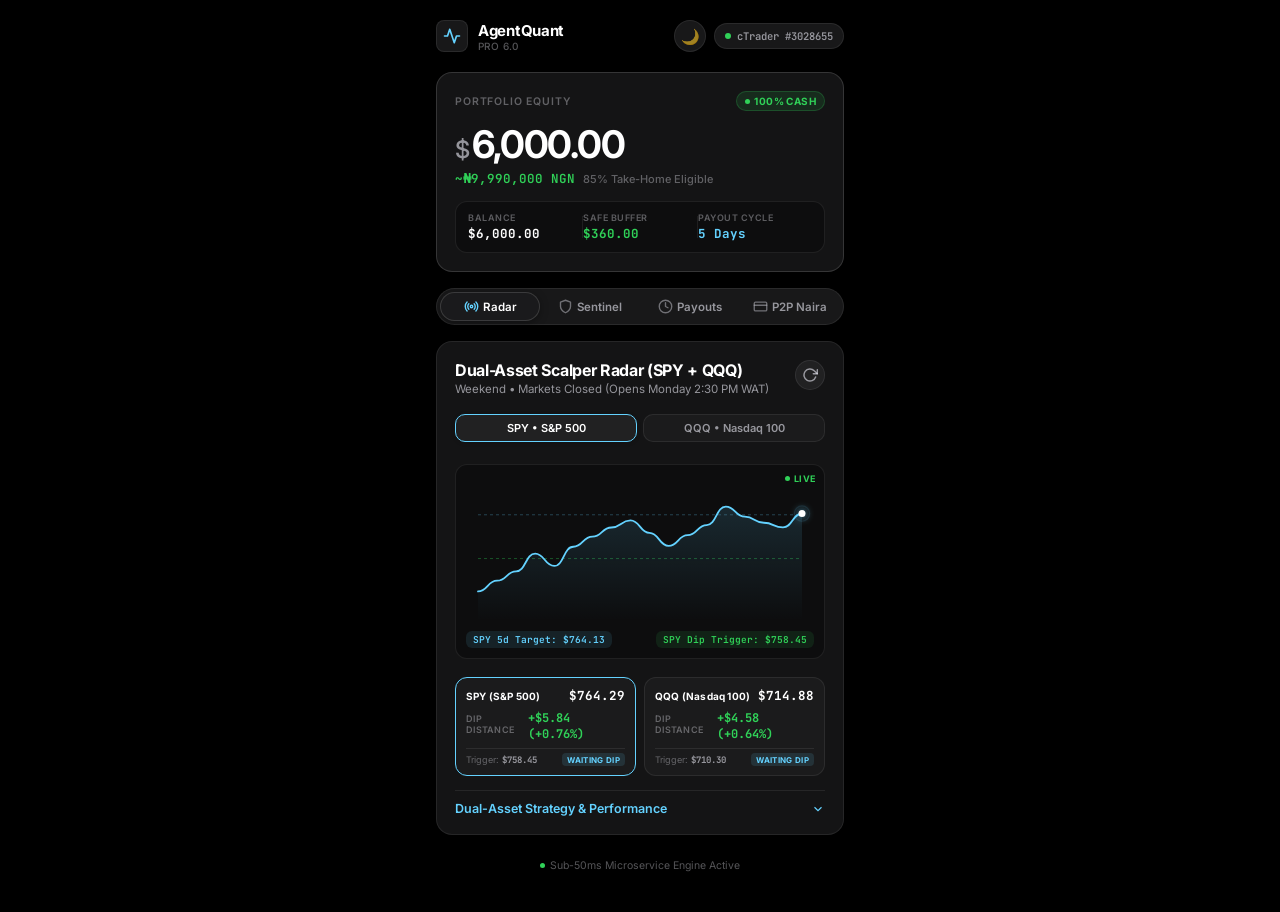
==== commit f2f5b4e7: "feat(webapp): dual SPY and QQQ dip cards, radar asset switcher, and custom P2P amount input" ====
--- a/docs/index.html
+++ b/docs/index.html
@@ -25,7 +25,7 @@
   <meta http-equiv="Pragma" content="no-cache">
   <meta http-equiv="Expires" content="0">
   
-  <link rel="stylesheet" href="style.css?v=6.2">
+  <link rel="stylesheet" href="style.css?v=6.3">
 </head>
 <body>
   <div class="apple-shell">
@@ -146,6 +146,12 @@
               </button>
             </div>
 
+            <!-- Asset Switcher Pills for Radar -->
+            <div class="radar-asset-pills">
+              <button class="radar-pill active" id="pill-spy" onclick="switchRadarAsset('SPY')">SPY • S&P 500</button>
+              <button class="radar-pill" id="pill-qqq" onclick="switchRadarAsset('QQQ')">QQQ • Nasdaq 100</button>
+            </div>
+
             <!-- Apple Stocks Minimalist Interactive Chart -->
             <div class="chart-box">
               <div class="chart-live-badge"><span class="live-dot"></span> LIVE</div>
@@ -156,23 +162,38 @@
               </div>
             </div>
 
-            <!-- Monospace Market Matrix -->
-            <div class="specs-grid">
-              <div class="spec-cell">
-                <span class="spec-lbl">SPY MARKET</span>
-                <span class="spec-val font-mono" id="spy-price">$764.29</span>
-              </div>
-              <div class="spec-cell">
-                <span class="spec-lbl">QQQ MARKET</span>
-                <span class="spec-val font-mono" id="qqq-price">$508.15</span>
-              </div>
-              <div class="spec-cell">
-                <span class="spec-lbl">DIP DISTANCE</span>
-                <span class="spec-val font-mono val-green" id="dip-dist">+$5.84 (+0.76%)</span>
-              </div>
-              <div class="spec-cell">
-                <span class="spec-lbl">RADAR STATUS</span>
-                <span class="spec-val font-mono val-cyan">WAITING DIP</span>
+            <!-- Dual-Asset Market Matrix: SPY & QQQ Individual Dip Distances -->
+            <div class="dual-matrix-container">
+              <!-- SPY Card -->
+              <div class="asset-spec-card highlight" id="card-spec-spy">
+                <div class="card-top-line">
+                  <span class="asset-tag">SPY (S&P 500)</span>
+                  <span class="asset-price font-mono" id="spy-price">$764.29</span>
+                </div>
+                <div class="card-mid-line">
+                  <span class="lbl-small">Dip Distance</span>
+                  <span class="val-dist font-mono val-green" id="spy-dip-dist">+$5.84 (+0.76%)</span>
+                </div>
+                <div class="card-bottom-line">
+                  <span class="lbl-dim">Trigger: <b id="spy-dip-target">$758.45</b></span>
+                  <span class="status-badge badge-waiting" id="spy-status-badge">WAITING DIP</span>
+                </div>
+              </div>
+
+              <!-- QQQ Card -->
+              <div class="asset-spec-card" id="card-spec-qqq">
+                <div class="card-top-line">
+                  <span class="asset-tag">QQQ (Nasdaq 100)</span>
+                  <span class="asset-price font-mono" id="qqq-price">$714.88</span>
+                </div>
+                <div class="card-mid-line">
+                  <span class="lbl-small">Dip Distance</span>
+                  <span class="val-dist font-mono val-green" id="qqq-dip-dist">+$4.58 (+0.64%)</span>
+                </div>
+                <div class="card-bottom-line">
+                  <span class="lbl-dim">Trigger: <b id="qqq-dip-target">$710.30</b></span>
+                  <span class="status-badge badge-waiting" id="qqq-status-badge">WAITING DIP</span>
+                </div>
               </div>
             </div>
 
@@ -330,20 +351,21 @@
 
             <!-- Apple Pay Style Interactive Slider -->
             <div class="p2p-calc-box">
-              <div class="calc-label">WITHDRAWAL AMOUNT</div>
+              <div class="calc-label">WITHDRAWAL AMOUNT (TAP NUMBER TO EDIT)</div>
               <div class="calc-hero-val">
                 <span class="calc-sym">$</span>
-                <span class="calc-amount" id="p2p-usd-display">600</span>
+                <input type="number" class="p2p-amount-input font-mono" id="p2p-custom-input" min="1" max="100000" step="any" value="600" title="Type custom amount">
                 <span class="calc-unit">USDT</span>
               </div>
 
-              <input type="range" class="apple-slider" id="p2p-slider" min="50" max="3000" step="50" value="600">
+              <input type="range" class="apple-slider" id="p2p-slider" min="50" max="3000" step="25" value="600">
 
               <div class="quick-chips">
-                <button class="chip-preset" onclick="setSlider(300)">$300</button>
-                <button class="chip-preset active" onclick="setSlider(600)">$600 Target</button>
-                <button class="chip-preset" onclick="setSlider(1000)">$1,000</button>
-                <button class="chip-preset" onclick="setSlider(2500)">$2,500</button>
+                <button class="chip-preset" id="chip-300" onclick="setSlider(300)">$300</button>
+                <button class="chip-preset active" id="chip-600" onclick="setSlider(600)">$600 Target</button>
+                <button class="chip-preset" id="chip-1062" onclick="setSlider(1062.5)">$1,062.50</button>
+                <button class="chip-preset" id="chip-2000" onclick="setSlider(2000)">$2,000</button>
+                <button class="chip-preset chip-custom" id="chip-custom" onclick="focusCustomInput()">Custom ✍️</button>
               </div>
 
               <!-- Estimated Bank Deposit -->
@@ -377,6 +399,6 @@
     </footer>
   </div>
 
-  <script src="app.js?v=6.2"></script>
+  <script src="app.js?v=6.3"></script>
 </body>
 </html>
--- a/docs/style.css
+++ b/docs/style.css
@@ -455,6 +455,51 @@
 .spec-val { font-size: 13px; font-weight: 700; color: var(--text-primary); }
 .font-mono { font-family: var(--font-mono); }
 
+/* Radar Asset Switcher Pills */
+.radar-asset-pills { display: flex; gap: 6px; margin: 4px 0 8px 0; }
+.radar-pill {
+  flex: 1; padding: 6px 0; border-radius: var(--radius-btn);
+  background: var(--bg-subtle); border: 1px solid var(--border-primary);
+  color: var(--text-secondary); font-size: 11px; font-weight: 600;
+  font-family: var(--font-sans); cursor: pointer; transition: all 0.2s ease; text-align: center;
+}
+.radar-pill.active {
+  background: var(--bg-elevated); color: var(--text-primary);
+  border-color: var(--accent-cyan); box-shadow: 0 1px 4px rgba(0, 0, 0, 0.15);
+}
+[data-theme="light"] .radar-pill.active {
+  background: #FFFFFF; border-color: var(--accent-blue);
+  box-shadow: 0 1px 3px rgba(0, 0, 0, 0.08);
+}
+
+/* Dual Asset Market Matrix Cards */
+.dual-matrix-container { display: grid; grid-template-columns: 1fr 1fr; gap: 8px; margin-top: 4px; }
+.asset-spec-card {
+  background: var(--bg-subtle); border: 1px solid var(--border-primary);
+  border-radius: var(--radius-inner); padding: 9px 10px;
+  display: flex; flex-direction: column; gap: 4px; transition: border-color 0.2s ease;
+}
+.asset-spec-card.highlight { border-color: var(--accent-cyan); }
+.card-top-line { display: flex; align-items: center; justify-content: space-between; }
+.asset-tag { font-size: 10px; font-weight: 700; letter-spacing: 0.02em; color: var(--text-primary); }
+.asset-price { font-size: 12.5px; font-weight: 700; color: var(--text-primary); }
+.card-mid-line { display: flex; align-items: baseline; justify-content: space-between; padding: 2px 0; }
+.lbl-small { font-size: 9px; font-weight: 600; color: var(--text-tertiary); text-transform: uppercase; letter-spacing: 0.03em; }
+.val-dist { font-size: 12px; font-weight: 700; }
+.val-green { color: var(--accent-green); }
+.card-bottom-line {
+  display: flex; align-items: center; justify-content: space-between;
+  padding-top: 4px; border-top: 1px solid var(--border-primary); font-size: 9px;
+}
+.lbl-dim { color: var(--text-tertiary); }
+.lbl-dim b { color: var(--text-secondary); font-family: var(--font-mono); }
+.status-badge {
+  font-size: 8px; font-weight: 700; letter-spacing: 0.04em;
+  padding: 1.5px 5px; border-radius: 4px; text-transform: uppercase;
+}
+.badge-waiting { background: rgba(100, 210, 255, 0.12); color: var(--accent-cyan); }
+.badge-active { background: rgba(48, 209, 88, 0.18); color: var(--accent-green); animation: pulse-glow 1.5s infinite ease-in-out; }
+
 .apple-accordion { border-top: 1px solid var(--border-primary); padding-top: 10px; }
 .accordion-trigger {
   display: flex; align-items: center; justify-content: space-between;
@@ -478,15 +523,16 @@
 .list-row { display: flex; align-items: center; justify-content: space-between; padding: 10px 12px; border-bottom: 1px solid var(--border-primary); }
 .list-row:last-child { border-bottom: none; }
 .list-label { font-size: 12px; color: var(--text-secondary); font-weight: 500; }
-.list-value { font-size: 12px; font-weight: 700; color: var(--text-primary); }
-
-.apple-btn {
-  border: none; border-radius: var(--radius-btn); padding: 11px 16px;
-  font-size: 13px; font-weight: 700;
-  display: flex; align-items: center; justify-content: center; gap: 6px;
+.list-value { font-size: 12px; font-weight: 600; color: var(--text-primary); }
+.val-cyan { color: var(--accent-cyan); }
+
+.action-row { padding-top: 4px; }
+.btn-danger {
+  width: 100%; padding: 11px 0; border-radius: var(--radius-inner);
+  background: rgba(255, 69, 58, 0.12); border: 1px solid rgba(255, 69, 58, 0.25);
+  color: var(--accent-red); font-size: 12.5px; font-weight: 700;
   cursor: pointer; transition: all 0.2s ease; font-family: var(--font-sans);
 }
-.btn-danger { background: rgba(255, 69, 58, 0.12); color: var(--accent-red); border: 1px solid rgba(255, 69, 58, 0.25); }
 .btn-danger:active { transform: scale(0.97); background: rgba(255, 69, 58, 0.22); }
 
 /* 6. PAYOUT PROGRESS */
@@ -506,18 +552,30 @@
 
 .p2p-calc-box { display: flex; flex-direction: column; gap: 12px; }
 .calc-label { font-size: 10px; font-weight: 600; letter-spacing: 0.08em; color: var(--text-tertiary); text-align: center; }
-.calc-hero-val { display: flex; align-items: baseline; justify-content: center; gap: 3px; }
-.calc-sym { font-size: 22px; font-weight: 500; color: var(--text-secondary); }
-.calc-amount { font-size: 42px; font-weight: 700; letter-spacing: -0.03em; font-family: var(--font-mono); color: var(--text-primary); }
+.calc-hero-val { display: flex; align-items: center; justify-content: center; gap: 4px; }
+.calc-sym { font-size: 26px; font-weight: 500; color: var(--text-secondary); }
+.p2p-amount-input {
+  font-family: var(--font-mono); font-size: 38px; font-weight: 700;
+  letter-spacing: -0.02em; color: var(--text-primary);
+  background: transparent; border: none; outline: none; text-align: center;
+  width: 175px; border-bottom: 1.5px dashed var(--border-strong);
+  padding: 0 4px; transition: border-color 0.2s ease;
+}
+.p2p-amount-input:focus { border-bottom-color: var(--accent-amber); }
+.p2p-amount-input::-webkit-outer-spin-button,
+.p2p-amount-input::-webkit-inner-spin-button { -webkit-appearance: none; margin: 0; }
+.p2p-amount-input[type=number] { -moz-appearance: textfield; }
 .calc-unit { font-size: 13px; font-weight: 700; color: var(--accent-amber); }
 
 .apple-slider { -webkit-appearance: none; appearance: none; width: 100%; height: 4px; border-radius: var(--radius-pill); background: var(--bg-elevated); outline: none; }
 .apple-slider::-webkit-slider-thumb { -webkit-appearance: none; appearance: none; width: 20px; height: 20px; border-radius: 50%; background: var(--text-primary); box-shadow: 0 1px 4px rgba(0, 0, 0, 0.3); cursor: pointer; }
 [data-theme="light"] .apple-slider::-webkit-slider-thumb { background: #FFFFFF; border: 1px solid rgba(0, 0, 0, 0.12); box-shadow: 0 1px 3px rgba(0, 0, 0, 0.15); }
 
-.quick-chips { display: flex; gap: 6px; justify-content: space-between; }
-.chip-preset { flex: 1; border: 1px solid var(--border-primary); background: var(--bg-subtle); color: var(--text-secondary); border-radius: 8px; padding: 7px 0; font-size: 10.5px; font-weight: 600; cursor: pointer; transition: all 0.2s ease; font-family: var(--font-sans); text-align: center; }
+.quick-chips { display: flex; gap: 5px; justify-content: space-between; flex-wrap: wrap; }
+.chip-preset { flex: 1 1 auto; min-width: 58px; border: 1px solid var(--border-primary); background: var(--bg-subtle); color: var(--text-secondary); border-radius: 8px; padding: 7px 4px; font-size: 10px; font-weight: 600; cursor: pointer; transition: all 0.2s ease; font-family: var(--font-sans); text-align: center; }
 .chip-preset.active, .chip-preset:active { background: var(--accent-amber); color: #000000; border-color: var(--accent-amber); font-weight: 700; }
+.chip-preset.chip-custom { border-color: var(--accent-cyan); color: var(--accent-cyan); }
+.chip-preset.chip-custom.active { background: var(--accent-cyan); color: #000000; }
 
 .naira-output-card { background: rgba(48, 209, 88, 0.08); border: 1px solid rgba(48, 209, 88, 0.18); border-radius: var(--radius-inner); padding: 14px; text-align: center; display: flex; flex-direction: column; gap: 3px; }
 .output-label { font-size: 9.5px; font-weight: 600; letter-spacing: 0.06em; color: var(--accent-green); }
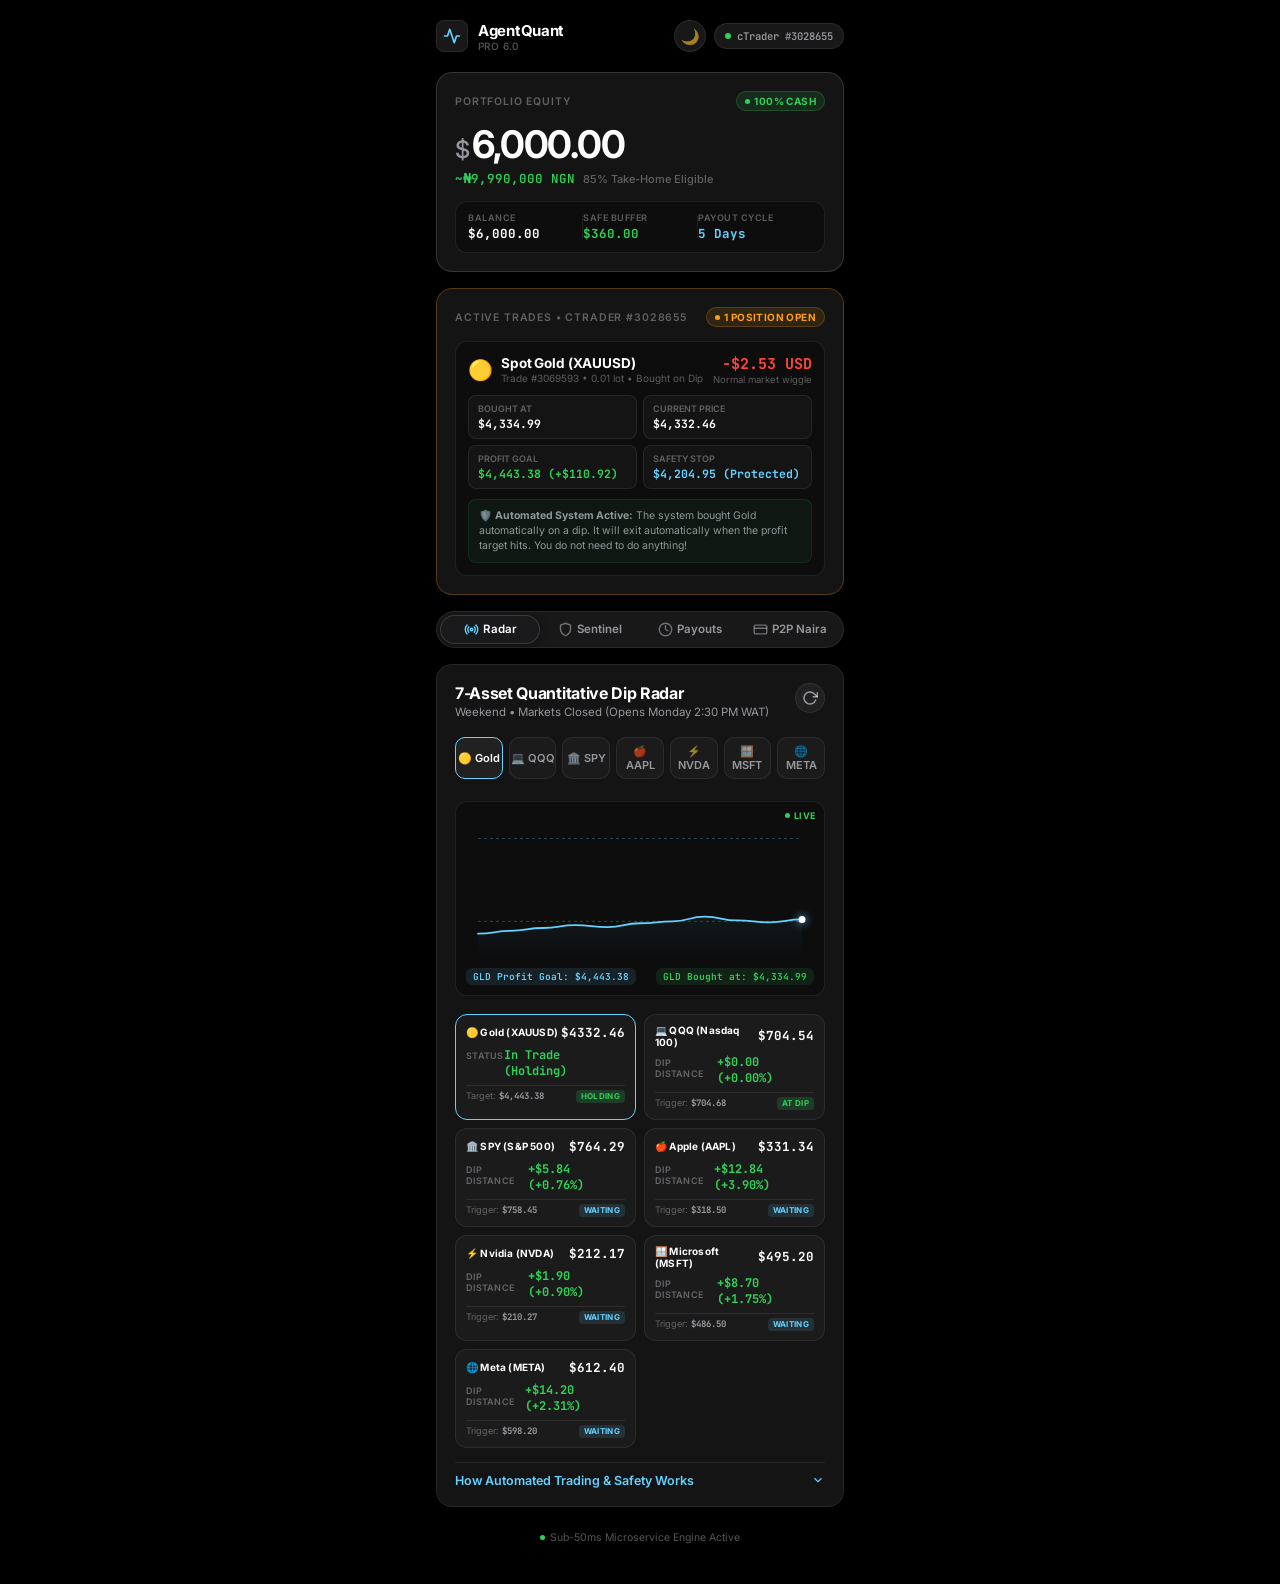
==== commit 336aa386: "feat(telegram & webapp): remove manual trade execution buttons, enforce simple plain-English grammar" ====
--- a/docs/index.html
+++ b/docs/index.html
@@ -89,6 +89,61 @@
           <div class="trio-item">
             <span class="trio-label">PAYOUT CYCLE</span>
             <span class="trio-val val-cyan" id="payout-days">5 Days</span>
+          </div>
+        </div>
+      </div>
+    </section>
+
+    <!-- Active Trades Card (Live cTrader Vision) -->
+    <section class="apple-card active-trades-card" id="active-trades-card">
+      <div class="card-inner">
+        <div class="card-header-row">
+          <span class="eyebrow">ACTIVE TRADES • CTRADER #3028655</span>
+          <div class="apple-chip chip-amber" id="trades-status-chip">
+            <span class="chip-dot"></span>
+            <span id="trades-count-text">1 POSITION OPEN</span>
+          </div>
+        </div>
+
+        <div id="trades-container">
+          <!-- Dynamic Trade Item: Spot Gold -->
+          <div class="trade-item-card" id="gold-trade-item">
+            <div class="trade-item-header">
+              <div class="trade-sym-badge">
+                <span class="trade-icon">🟡</span>
+                <div>
+                  <div class="trade-sym-title">Spot Gold (XAUUSD)</div>
+                  <div class="trade-sym-sub">Trade #3069593 • 0.01 lot • Bought on Dip</div>
+                </div>
+              </div>
+              <div class="trade-pnl-block">
+                <span class="trade-pnl-val val-red" id="gold-trade-pnl">-$2.53 USD</span>
+                <span class="trade-pnl-sub">Normal market wiggle</span>
+              </div>
+            </div>
+
+            <div class="trade-details-grid">
+              <div class="trade-grid-cell">
+                <span class="cell-lbl">Bought at</span>
+                <span class="cell-val font-mono">$4,334.99</span>
+              </div>
+              <div class="trade-grid-cell">
+                <span class="cell-lbl">Current Price</span>
+                <span class="cell-val font-mono" id="gold-curr-price">$4,332.46</span>
+              </div>
+              <div class="trade-grid-cell">
+                <span class="cell-lbl">Profit Goal</span>
+                <span class="cell-val font-mono val-green">$4,443.38 (+$110.92)</span>
+              </div>
+              <div class="trade-grid-cell">
+                <span class="cell-lbl">Safety Stop</span>
+                <span class="cell-val font-mono val-cyan">$4,204.95 (Protected)</span>
+              </div>
+            </div>
+
+            <div class="trade-reassurance-note">
+              🛡️ <b>Automated System Active:</b> The system bought Gold automatically on a dip. It will exit automatically when the profit target hits. You do not need to do anything!
+            </div>
           </div>
         </div>
       </div>
@@ -135,7 +190,7 @@
           <div class="card-inner">
             <div class="panel-header-row">
               <div>
-                <div class="panel-title">Dual-Asset Scalper Radar (SPY + QQQ)</div>
+                <div class="panel-title">7-Asset Quantitative Dip Radar</div>
                 <div class="panel-subtitle" id="session-countdown">Pre-Market • Opens in 3h 10m (2:30 PM WAT)</div>
               </div>
               <button class="icon-action-btn" id="btn-refresh-radar" title="Refresh Live Prices">
@@ -147,9 +202,14 @@
             </div>
 
             <!-- Asset Switcher Pills for Radar -->
-            <div class="radar-asset-pills">
-              <button class="radar-pill active" id="pill-spy" onclick="switchRadarAsset('SPY')">SPY • S&P 500</button>
-              <button class="radar-pill" id="pill-qqq" onclick="switchRadarAsset('QQQ')">QQQ • Nasdaq 100</button>
+            <div class="radar-asset-pills" style="flex-wrap: wrap;">
+              <button class="radar-pill active" id="pill-gld" onclick="switchRadarAsset('GLD')">🟡 Gold</button>
+              <button class="radar-pill" id="pill-qqq" onclick="switchRadarAsset('QQQ')">💻 QQQ</button>
+              <button class="radar-pill" id="pill-spy" onclick="switchRadarAsset('SPY')">🏛️ SPY</button>
+              <button class="radar-pill" id="pill-aapl" onclick="switchRadarAsset('AAPL')">🍎 AAPL</button>
+              <button class="radar-pill" id="pill-nvda" onclick="switchRadarAsset('NVDA')">⚡ NVDA</button>
+              <button class="radar-pill" id="pill-msft" onclick="switchRadarAsset('MSFT')">🪟 MSFT</button>
+              <button class="radar-pill" id="pill-meta" onclick="switchRadarAsset('META')">🌐 META</button>
             </div>
 
             <!-- Apple Stocks Minimalist Interactive Chart -->
@@ -157,42 +217,122 @@
               <div class="chart-live-badge"><span class="live-dot"></span> LIVE</div>
               <canvas id="radarChart" width="380" height="190"></canvas>
               <div class="chart-badges">
-                <span class="badge-tag tag-target" id="badge-target">5d Target: $764.13</span>
-                <span class="badge-tag tag-entry" id="badge-entry">Dip Trigger: $758.45</span>
-              </div>
-            </div>
-
-            <!-- Dual-Asset Market Matrix: SPY & QQQ Individual Dip Distances -->
-            <div class="dual-matrix-container">
+                <span class="badge-tag tag-target" id="badge-target">GLD Target: $4,443.38</span>
+                <span class="badge-tag tag-entry" id="badge-entry">Dip Trigger: $4,330.00</span>
+              </div>
+            </div>
+
+            <!-- 7-Asset Market Matrix -->
+            <div class="seven-matrix-container">
+              <!-- GLD Card -->
+              <div class="asset-spec-card highlight" id="card-spec-gld" onclick="switchRadarAsset('GLD')">
+                <div class="card-top-line">
+                  <span class="asset-tag">🟡 Gold (XAUUSD)</span>
+                  <span class="asset-price font-mono" id="gld-price">$4,332.46</span>
+                </div>
+                <div class="card-mid-line">
+                  <span class="lbl-small">Status</span>
+                  <span class="val-dist font-mono val-green" id="gld-dip-dist">In Trade</span>
+                </div>
+                <div class="card-bottom-line">
+                  <span class="lbl-dim">Target: <b>$4,443.38</b></span>
+                  <span class="status-badge badge-active" id="gld-status-badge">HOLDING</span>
+                </div>
+              </div>
+
+              <!-- QQQ Card -->
+              <div class="asset-spec-card" id="card-spec-qqq" onclick="switchRadarAsset('QQQ')">
+                <div class="card-top-line">
+                  <span class="asset-tag">💻 QQQ (Nasdaq 100)</span>
+                  <span class="asset-price font-mono" id="qqq-price">$704.54</span>
+                </div>
+                <div class="card-mid-line">
+                  <span class="lbl-small">Dip Distance</span>
+                  <span class="val-dist font-mono val-green" id="qqq-dip-dist">+$0.00</span>
+                </div>
+                <div class="card-bottom-line">
+                  <span class="lbl-dim">Trigger: <b>$704.68</b></span>
+                  <span class="status-badge badge-waiting" id="qqq-status-badge">AT DIP</span>
+                </div>
+              </div>
+
               <!-- SPY Card -->
-              <div class="asset-spec-card highlight" id="card-spec-spy">
-                <div class="card-top-line">
-                  <span class="asset-tag">SPY (S&P 500)</span>
+              <div class="asset-spec-card" id="card-spec-spy" onclick="switchRadarAsset('SPY')">
+                <div class="card-top-line">
+                  <span class="asset-tag">🏛️ SPY (S&P 500)</span>
                   <span class="asset-price font-mono" id="spy-price">$764.29</span>
                 </div>
                 <div class="card-mid-line">
                   <span class="lbl-small">Dip Distance</span>
-                  <span class="val-dist font-mono val-green" id="spy-dip-dist">+$5.84 (+0.76%)</span>
-                </div>
-                <div class="card-bottom-line">
-                  <span class="lbl-dim">Trigger: <b id="spy-dip-target">$758.45</b></span>
-                  <span class="status-badge badge-waiting" id="spy-status-badge">WAITING DIP</span>
-                </div>
-              </div>
-
-              <!-- QQQ Card -->
-              <div class="asset-spec-card" id="card-spec-qqq">
-                <div class="card-top-line">
-                  <span class="asset-tag">QQQ (Nasdaq 100)</span>
-                  <span class="asset-price font-mono" id="qqq-price">$714.88</span>
+                  <span class="val-dist font-mono val-green" id="spy-dip-dist">+$5.84</span>
+                </div>
+                <div class="card-bottom-line">
+                  <span class="lbl-dim">Trigger: <b>$758.45</b></span>
+                  <span class="status-badge badge-waiting" id="spy-status-badge">WAITING</span>
+                </div>
+              </div>
+
+              <!-- AAPL Card -->
+              <div class="asset-spec-card" id="card-spec-aapl" onclick="switchRadarAsset('AAPL')">
+                <div class="card-top-line">
+                  <span class="asset-tag">🍎 Apple (AAPL)</span>
+                  <span class="asset-price font-mono" id="aapl-price">$331.34</span>
                 </div>
                 <div class="card-mid-line">
                   <span class="lbl-small">Dip Distance</span>
-                  <span class="val-dist font-mono val-green" id="qqq-dip-dist">+$4.58 (+0.64%)</span>
-                </div>
-                <div class="card-bottom-line">
-                  <span class="lbl-dim">Trigger: <b id="qqq-dip-target">$710.30</b></span>
-                  <span class="status-badge badge-waiting" id="qqq-status-badge">WAITING DIP</span>
+                  <span class="val-dist font-mono val-green" id="aapl-dip-dist">+$12.84</span>
+                </div>
+                <div class="card-bottom-line">
+                  <span class="lbl-dim">Trigger: <b>$318.50</b></span>
+                  <span class="status-badge badge-waiting" id="aapl-status-badge">WAITING</span>
+                </div>
+              </div>
+
+              <!-- NVDA Card -->
+              <div class="asset-spec-card" id="card-spec-nvda" onclick="switchRadarAsset('NVDA')">
+                <div class="card-top-line">
+                  <span class="asset-tag">⚡ Nvidia (NVDA)</span>
+                  <span class="asset-price font-mono" id="nvda-price">$212.17</span>
+                </div>
+                <div class="card-mid-line">
+                  <span class="lbl-small">Dip Distance</span>
+                  <span class="val-dist font-mono val-green" id="nvda-dip-dist">+$1.90</span>
+                </div>
+                <div class="card-bottom-line">
+                  <span class="lbl-dim">Trigger: <b>$210.27</b></span>
+                  <span class="status-badge badge-waiting" id="nvda-status-badge">WAITING</span>
+                </div>
+              </div>
+
+              <!-- MSFT Card -->
+              <div class="asset-spec-card" id="card-spec-msft" onclick="switchRadarAsset('MSFT')">
+                <div class="card-top-line">
+                  <span class="asset-tag">🪟 Microsoft (MSFT)</span>
+                  <span class="asset-price font-mono" id="msft-price">$495.20</span>
+                </div>
+                <div class="card-mid-line">
+                  <span class="lbl-small">Dip Distance</span>
+                  <span class="val-dist font-mono val-green" id="msft-dip-dist">+$8.70</span>
+                </div>
+                <div class="card-bottom-line">
+                  <span class="lbl-dim">Trigger: <b>$486.50</b></span>
+                  <span class="status-badge badge-waiting" id="msft-status-badge">WAITING</span>
+                </div>
+              </div>
+
+              <!-- META Card -->
+              <div class="asset-spec-card" id="card-spec-meta" onclick="switchRadarAsset('META')">
+                <div class="card-top-line">
+                  <span class="asset-tag">🌐 Meta (META)</span>
+                  <span class="asset-price font-mono" id="meta-price">$612.40</span>
+                </div>
+                <div class="card-mid-line">
+                  <span class="lbl-small">Dip Distance</span>
+                  <span class="val-dist font-mono val-green" id="meta-dip-dist">+$14.20</span>
+                </div>
+                <div class="card-bottom-line">
+                  <span class="lbl-dim">Trigger: <b>$598.20</b></span>
+                  <span class="status-badge badge-waiting" id="meta-status-badge">WAITING</span>
                 </div>
               </div>
             </div>
@@ -200,15 +340,15 @@
             <!-- Expandable Information Accordion -->
             <div class="apple-accordion" id="radar-accordion">
               <div class="accordion-trigger" onclick="toggleAccordion('radar-accordion')">
-                <span>Dual-Asset Strategy & Performance</span>
+                <span>How Automated Trading & Safety Works</span>
                 <svg class="chevron" width="14" height="14" viewBox="0 0 24 24" fill="none" stroke="currentColor" stroke-width="2">
                   <polyline points="6 9 12 15 18 9"></polyline>
                 </svg>
               </div>
               <div class="accordion-body">
-                <p>• <b>Dual-Asset Strategy</b>: Scans both SPY (S&P 500) and QQQ (Nasdaq 100) for 1.25σ oversold dips.</p>
-                <p>• <b>10-Year Audited Edge</b>: 377 trades, 72.4% win rate, +$6,438 net profit, ~3.14 trades/month (action every 6–8 trading days).</p>
-                <p>• <b>Simultaneous Dip Rule</b>: Splits 0.05 lot on SPY and 0.05 lot on QQQ to strictly protect FundedNext's $180 daily limit.</p>
+                <p>• <b>7-Asset Opportunity Scanner</b>: The robot watches Gold, QQQ, SPY, Apple, Nvidia, Microsoft, and Meta 24/7 for safe dip opportunities.</p>
+                <p>• <b>100% Automated Execution</b>: When an opportunity arrives, the server enters automatically. You never need to click any trade buttons.</p>
+                <p>• <b>Capital Protection</b>: Each trade has a strict safety stop and target goal set immediately on the server. Your $180 daily cushion is completely safe.</p>
               </div>
             </div>
           </div>
--- a/docs/style.css
+++ b/docs/style.css
@@ -594,3 +594,100 @@
 .bottom-bar { display: flex; align-items: center; justify-content: center; padding: 8px 0 0 0; }
 .footer-meta { display: inline-flex; align-items: center; gap: 5px; font-size: 10.5px; color: var(--text-tertiary); }
 .pulse-dot-green { width: 5px; height: 5px; border-radius: 50%; background-color: var(--accent-green); }
+
+/* 9. ACTIVE TRADES WIDGET */
+.active-trades-card {
+  border-color: rgba(255, 159, 10, 0.28);
+  background: var(--bg-card);
+}
+.trade-item-card {
+  background: var(--bg-inset);
+  border: 1px solid var(--border-primary);
+  border-radius: var(--radius-inner);
+  padding: 12px;
+  display: flex;
+  flex-direction: column;
+  gap: 10px;
+}
+.trade-item-header {
+  display: flex;
+  align-items: center;
+  justify-content: space-between;
+}
+.trade-sym-badge {
+  display: flex;
+  align-items: center;
+  gap: 8px;
+}
+.trade-icon {
+  font-size: 20px;
+}
+.trade-sym-title {
+  font-size: 13.5px;
+  font-weight: 700;
+  letter-spacing: -0.01em;
+}
+.trade-sym-sub {
+  font-size: 10px;
+  color: var(--text-tertiary);
+  margin-top: 1px;
+}
+.trade-pnl-block {
+  text-align: right;
+  display: flex;
+  flex-direction: column;
+  align-items: flex-end;
+}
+.trade-pnl-val {
+  font-family: var(--font-mono);
+  font-size: 15px;
+  font-weight: 700;
+}
+.trade-pnl-sub {
+  font-size: 9.5px;
+  color: var(--text-tertiary);
+}
+.val-red {
+  color: var(--accent-red) !important;
+}
+.trade-details-grid {
+  display: grid;
+  grid-template-columns: 1fr 1fr;
+  gap: 6px;
+}
+.trade-grid-cell {
+  background: var(--bg-subtle);
+  border: 1px solid var(--border-primary);
+  border-radius: 8px;
+  padding: 7px 9px;
+  display: flex;
+  flex-direction: column;
+  gap: 2px;
+}
+.cell-lbl {
+  font-size: 9px;
+  font-weight: 600;
+  color: var(--text-tertiary);
+  text-transform: uppercase;
+}
+.cell-val {
+  font-size: 11.5px;
+  font-weight: 700;
+  color: var(--text-primary);
+}
+.trade-reassurance-note {
+  font-size: 10.5px;
+  line-height: 1.45;
+  color: var(--text-secondary);
+  background: rgba(48, 209, 88, 0.05);
+  border: 1px solid rgba(48, 209, 88, 0.12);
+  border-radius: 8px;
+  padding: 8px 10px;
+}
+.seven-matrix-container {
+  display: grid;
+  grid-template-columns: 1fr 1fr;
+  gap: 8px;
+  margin-top: 4px;
+}
+
